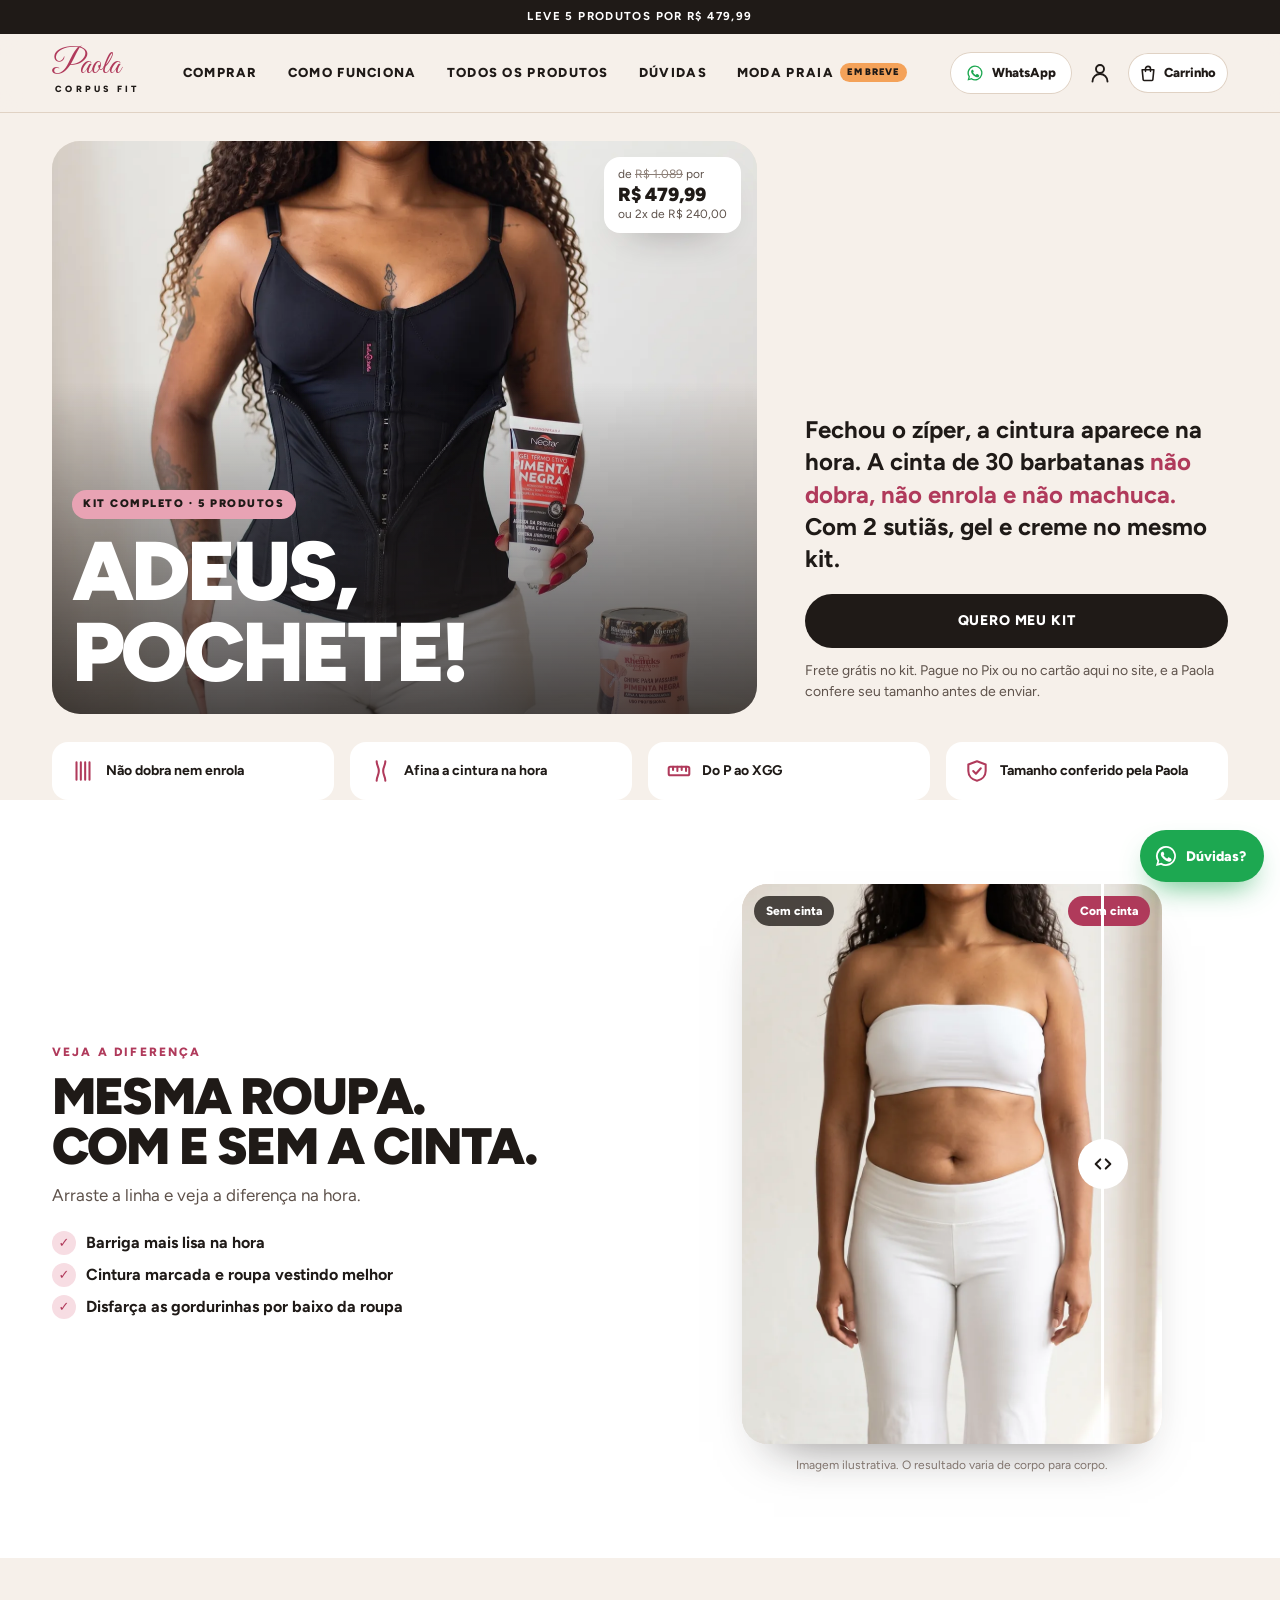
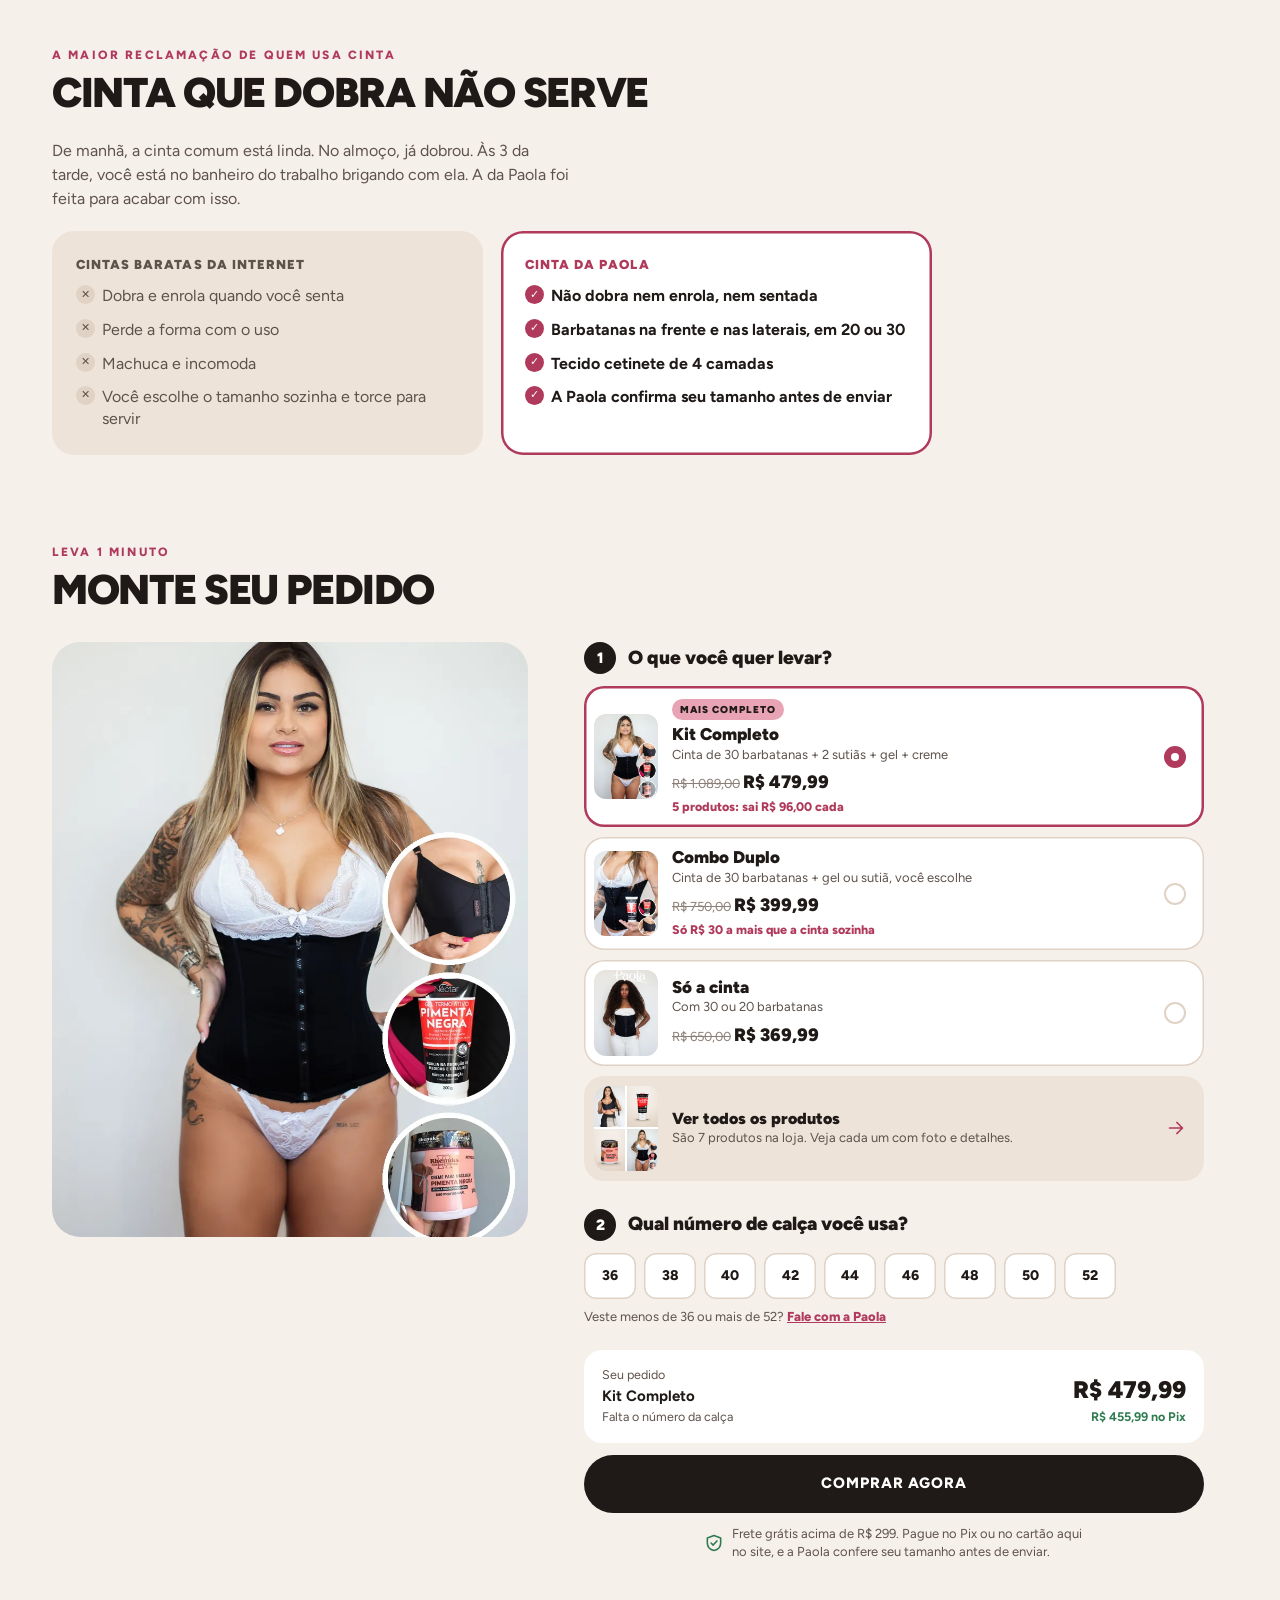
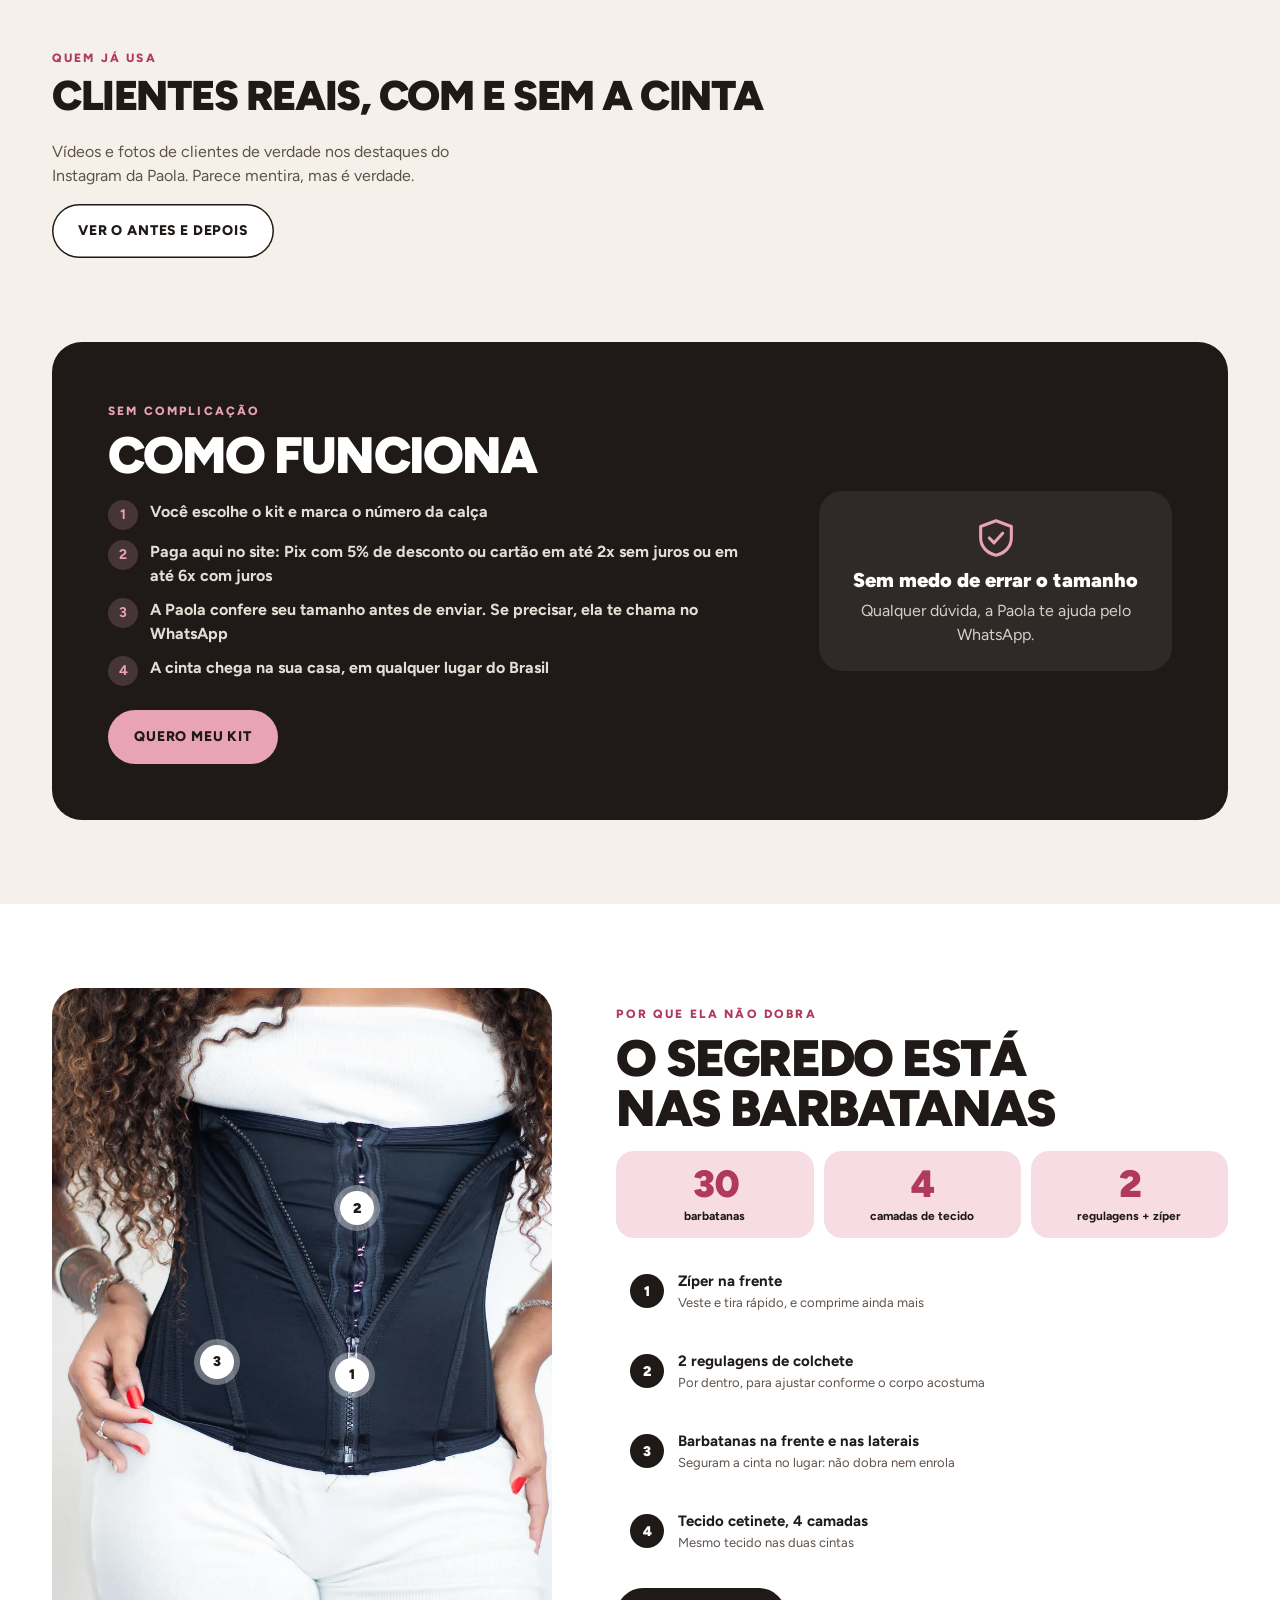
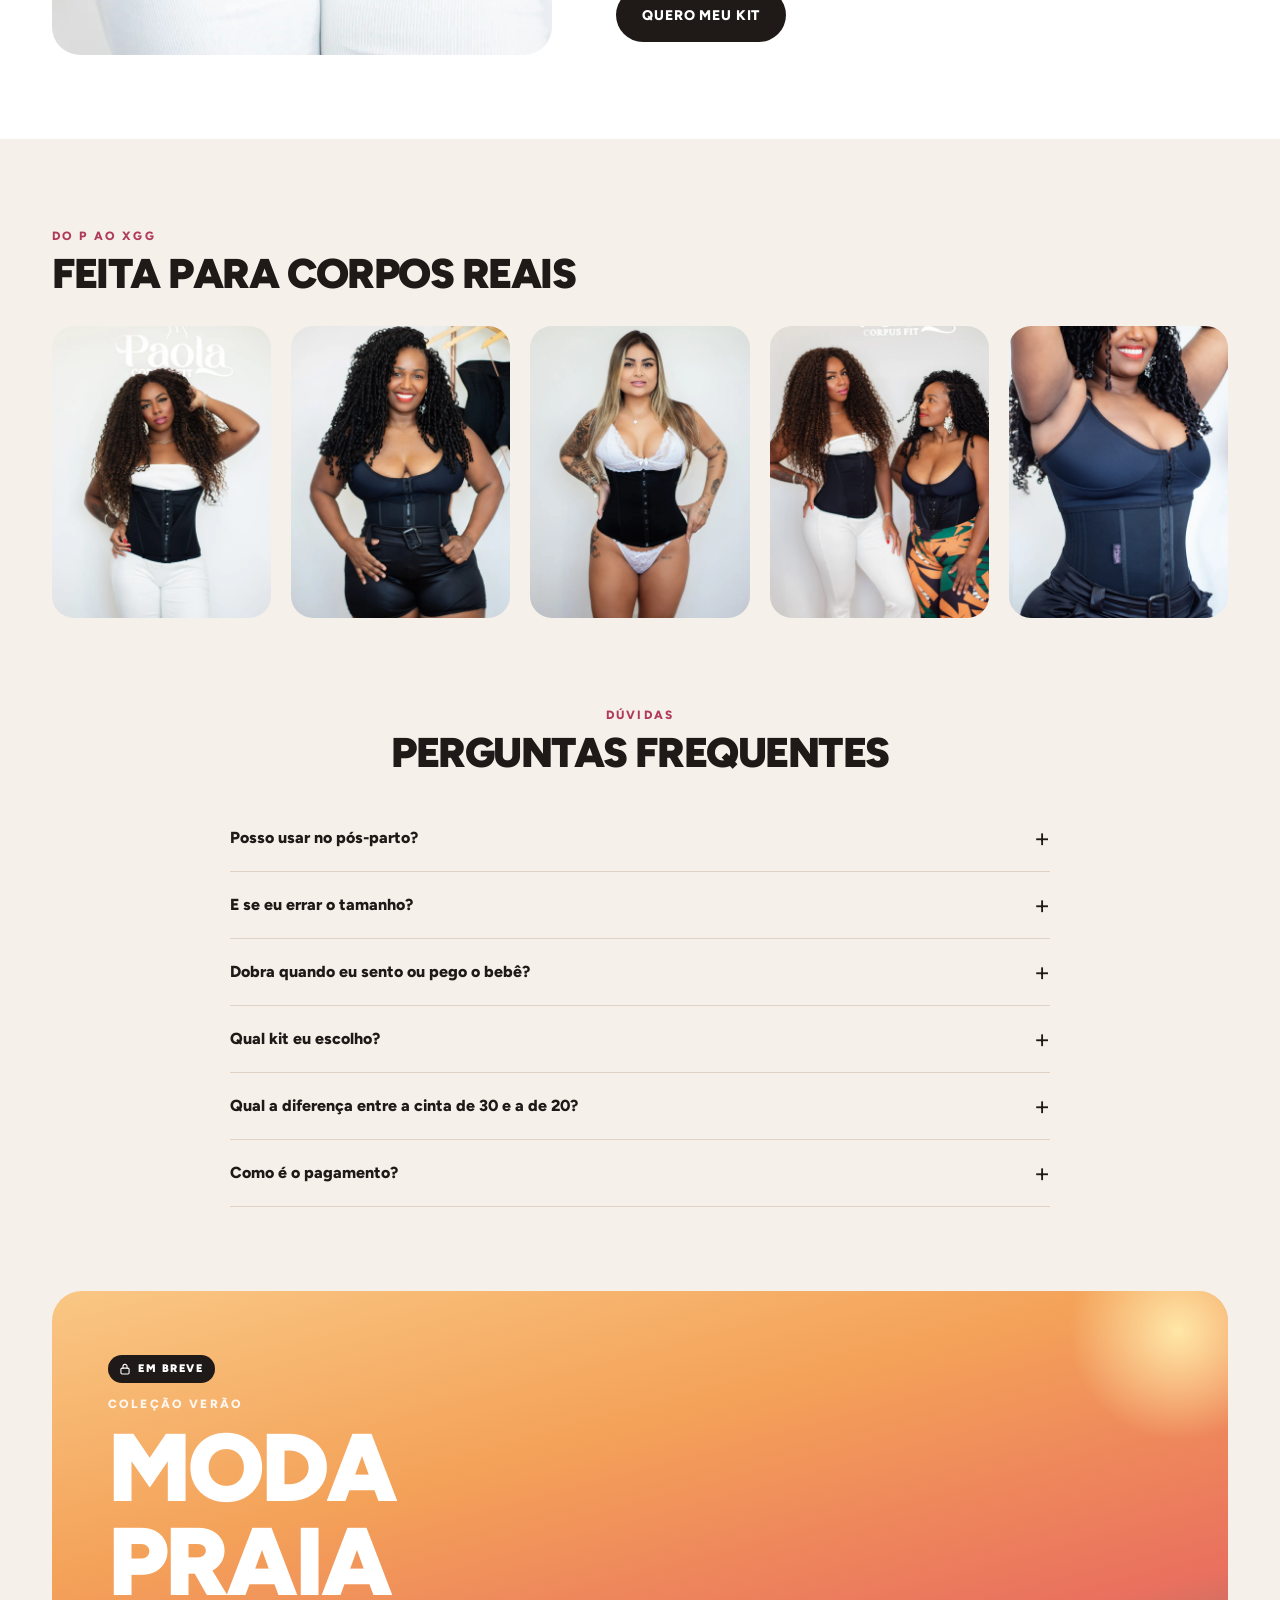
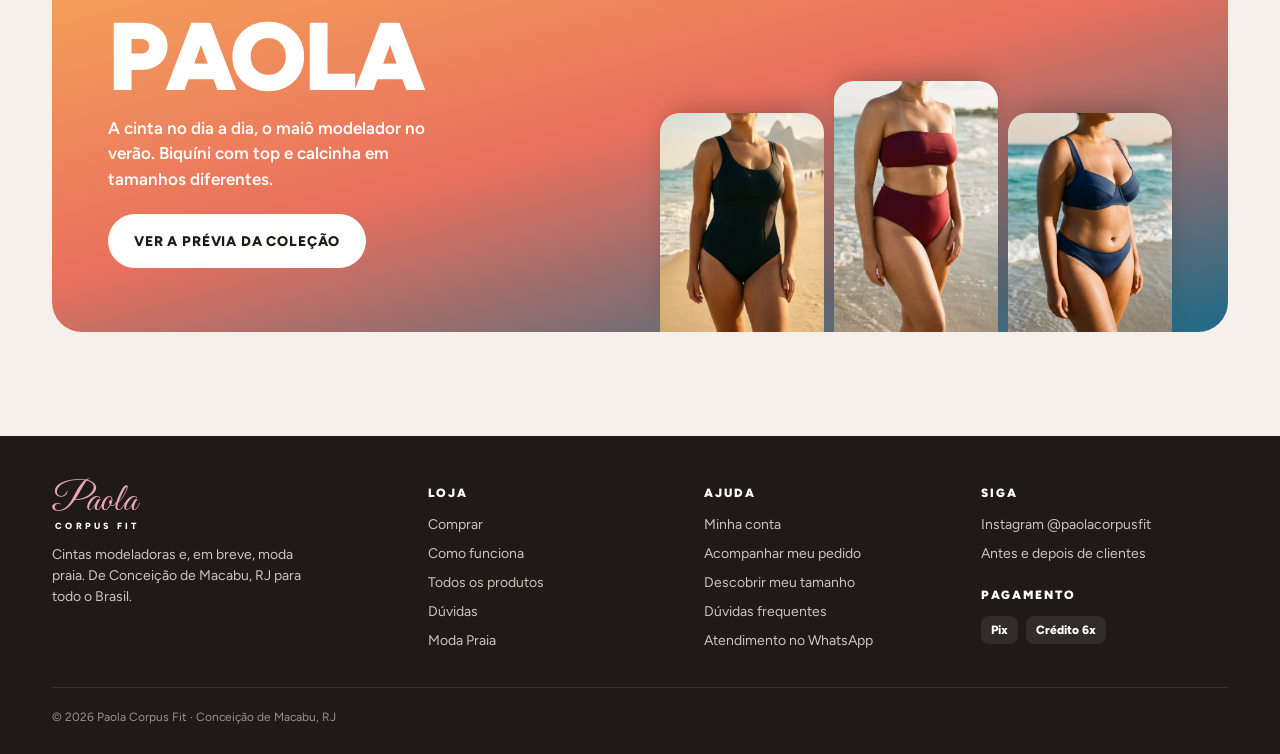
==== index.html @ 9b1a0bcd "Moda praia em breve: selo, aviso e montador trancado até o lançamento - Menu: selo "Em breve" no lug" ====
<!doctype html>
<html lang="pt-BR">
<head>
  <meta charset="utf-8">
  <meta name="viewport" content="width=device-width, initial-scale=1, viewport-fit=cover">
  <title>Cinta modeladora que não dobra nem enrola | Paola Corpus Fit</title>
  <meta name="description" content="Cinta de zíper com 20 ou 30 barbatanas, do P ao XGG, que não dobra nem enrola. Pague no site, no Pix ou no cartão, e a Paola confere seu tamanho antes de enviar.">
  <link rel="canonical" href="https://paolacorpusfit.com.br/">
  <meta name="theme-color" content="#F6F0EA">
  <meta property="og:type" content="website">
  <meta property="og:locale" content="pt_BR">
  <meta property="og:site_name" content="Paola Corpus Fit">
  <meta property="og:url" content="https://paolacorpusfit.com.br/">
  <meta property="og:title" content="Cinta modeladora que não dobra nem enrola | Paola Corpus Fit">
  <meta property="og:description" content="Cinta de zíper com 20 ou 30 barbatanas, do P ao XGG. Pague no site e a Paola confere seu tamanho antes de enviar.">
  <meta property="og:image" content="https://paolacorpusfit.com.br/img/og-real.jpg">
  <link rel="icon" href="img/favicon.svg" type="image/svg+xml">
  <link rel="preload" href="fonts/figtree.woff2" as="font" type="font/woff2" crossorigin>
  <link rel="stylesheet" href="css/estilo.css?v=14">
</head>
<body data-pagina="inicio">
  <div id="topo"></div>

  <main>
    <!-- 1. O que é, em uma olhada -->
    <section class="hero">
      <div class="wrap">
        <div class="hero-grade">
          <a class="hero-foto hero-combo" href="#comprar">
            <img src="img/hero-combo.webp" alt="Modelo com a cinta de 30 barbatanas e o sutiã reforçado, segurando o gel termoativo, ao lado do creme para massagem" width="1400" height="1400" fetchpriority="high">
            <span class="etiqueta-preco"><span data-so-de>de <s data-v="kit-de">R$ 1.089</s> por</span><b data-v="kit-preco">R$ 479,99</b><span data-v="kit-parcela">ou 2x de R$ 240,00</span></span>
            <div class="hero-sobre">
              <span class="selo-hero">Kit completo · 5 produtos</span>
              <h1 class="titulo">Adeus, pochete!</h1>
            </div>
          </a>
          <div class="hero-painel">
            <p class="frase">Fechou o zíper, a cintura aparece na hora. A cinta de 30 barbatanas <em>não dobra, não enrola e não machuca.</em> Com 2 sutiãs, gel e creme no mesmo kit.</p>
            <div class="hero-acoes">
              <a class="btn btn-preto" href="#comprar">Quero meu kit</a>
            </div>
            <p class="hero-nota" data-texto-site="hero">Frete grátis no kit. Pague no Pix ou no cartão aqui no site, e a Paola confere seu tamanho antes de enviar.</p>
          </div>
        </div>

        <div class="beneficios">
          <div class="benef"><svg viewBox="0 0 24 24" fill="none" stroke="currentColor" stroke-width="1.9" stroke-linecap="round" aria-hidden="true"><path d="M6 4v16M10 4v16M14 4v16M18 4v16"/></svg>Não dobra nem enrola</div>
          <div class="benef"><svg viewBox="0 0 24 24" fill="none" stroke="currentColor" stroke-width="1.9" stroke-linecap="round" stroke-linejoin="round" aria-hidden="true"><path d="M8 3c0 4 2 5 2 9s-2 5-2 9M16 3c0 4-2 5-2 9s2 5 2 9"/></svg>Afina a cintura na hora</div>
          <div class="benef"><svg viewBox="0 0 24 24" fill="none" stroke="currentColor" stroke-width="1.9" stroke-linecap="round" stroke-linejoin="round" aria-hidden="true"><rect x="2.5" y="8" width="19" height="8" rx="1.5"/><path d="M6.5 8v3M10.5 8v4M14.5 8v3M18.5 8v4"/></svg>Do P ao XGG</div>
          <div class="benef"><svg viewBox="0 0 24 24" fill="none" stroke="currentColor" stroke-width="1.9" stroke-linecap="round" stroke-linejoin="round" aria-hidden="true"><path d="M12 3l8 3v6c0 4.5-3.4 8-8 9-4.6-1-8-4.5-8-9V6z"/><path d="M8.5 12l2.5 2.5 4.5-5"/></svg>Tamanho conferido pela Paola</div>
        </div>
      </div>
    </section>

    <!-- 2. A prova: com e sem a cinta -->
    <section class="secao secao-branca" style="background:#fff">
      <div class="wrap com-sem">
        <div class="com-sem-txt">
          <span class="sobre">Veja a diferença</span>
          <h2 class="titulo" style="margin-top:8px">Mesma roupa. Com e sem a cinta.</h2>
          <p>Arraste a linha e veja a diferença na hora.</p>
          <ul class="pontos-prod">
            <li>Barriga mais lisa na hora</li>
            <li>Cintura marcada e roupa vestindo melhor</li>
            <li>Disfarça as gordurinhas por baixo da roupa</li>
          </ul>
        </div>
        <div>
          <div class="antes-depois" style="--pos:50%">
            <img src="img/com-cinta-real.webp" alt="Mulher de top e calça brancos usando a cinta de zíper, com a cintura marcada" width="896" height="1200" loading="lazy">
            <img class="antes" src="img/sem-cinta-real.webp" alt="A mesma mulher, com a mesma roupa, sem a cinta" width="896" height="1200" loading="lazy">
            <span class="tag-ad esq">Sem cinta</span>
            <span class="tag-ad dir">Com cinta</span>
            <input type="range" min="0" max="100" value="50" aria-label="Arraste para comparar com e sem a cinta">
            <span class="linha" aria-hidden="true"></span>
            <span class="puxador" aria-hidden="true"><svg viewBox="0 0 24 24" fill="none" stroke="currentColor" stroke-width="2.2" stroke-linecap="round" stroke-linejoin="round"><path d="M9 7l-5 5 5 5M15 7l5 5-5 5"/></svg></span>
          </div>
          <p class="legenda">Imagem ilustrativa. O resultado varia de corpo para corpo.</p>
        </div>
      </div>
    </section>

    <!-- 3. A dor da categoria: por que as outras cintas decepcionam -->
    <section class="secao" id="diferenca">
      <div class="wrap">
        <div class="titulo-sec"><div><span class="sobre">A maior reclamação de quem usa cinta</span><h2 class="titulo">Cinta que dobra não serve</h2></div></div>
        <p class="sec-intro">De manhã, a cinta comum está linda. No almoço, já dobrou. Às 3 da tarde, você está no banheiro do trabalho brigando com ela. A da Paola foi feita para acabar com isso.</p>
        <div class="versus-tab">
          <div class="vt-col vt-outras">
            <h3>Cintas baratas da internet</h3>
            <ul>
              <li>Dobra e enrola quando você senta</li>
              <li>Perde a forma com o uso</li>
              <li>Machuca e incomoda</li>
              <li>Você escolhe o tamanho sozinha e torce para servir</li>
            </ul>
          </div>
          <div class="vt-col vt-paola">
            <h3>Cinta da Paola</h3>
            <ul>
              <li>Não dobra nem enrola, nem sentada</li>
              <li>Barbatanas na frente e nas laterais, em 20 ou 30</li>
              <li>Tecido cetinete de 4 camadas</li>
              <li>A Paola confirma seu tamanho antes de enviar</li>
            </ul>
          </div>
        </div>
      </div>
    </section>

    <!-- 4. O pedido em 2 passos -->
    <section class="secao" id="comprar" style="padding-top:0">
      <div class="wrap">
        <div class="titulo-sec"><div><span class="sobre">Leva 1 minuto</span><h2 class="titulo">Monte seu pedido</h2></div></div>
        <div class="comprar-grade">
          <div class="comprar-foto"><img id="comprar-foto" src="img/real-combo-5.webp" alt="" loading="lazy"></div>
          <div class="pedido" id="pedido"></div>
        </div>
      </div>
    </section>

    <!-- 5. Quem já usa (perto da decisão) -->
    <section class="secao" style="padding-top:0">
      <div class="wrap">
        <div class="titulo-sec"><div><span class="sobre">Quem já usa</span><h2 class="titulo">Clientes reais, com e sem a cinta</h2></div></div>
        <p class="chamada-ig">Vídeos e fotos de clientes de verdade nos destaques do Instagram da Paola. Parece mentira, mas é verdade.</p>
        <a class="btn btn-claro" href="https://www.instagram.com/stories/highlights/18047489036211417/" target="_blank" rel="noopener">Ver o antes e depois</a>
        <div class="avaliacoes" id="avaliacoes"></div>
      </div>
    </section>

    <!-- 6. Como funciona -->
    <section class="secao" id="como-funciona" style="padding-top:0">
      <div class="wrap">
        <div class="teste-banner">
          <div>
            <span class="sobre">Sem complicação</span>
            <h2 class="titulo">Como funciona</h2>
            <ol class="teste-passos tam-passos">
              <li><b>1</b>Você escolhe o kit e marca o número da calça</li>
              <li><b>2</b><span data-texto-site="passo2">Paga aqui no site: Pix com 5% de desconto ou cartão em até 2x sem juros</span></li>
              <li><b>3</b><span data-texto-site="passo3">A Paola confere seu tamanho antes de enviar. Se precisar, ela te chama no WhatsApp</span></li>
              <li><b>4</b>A cinta chega na sua casa, em qualquer lugar do Brasil</li>
            </ol>
            <a class="btn btn-rosa" href="#comprar">Quero meu kit</a>
          </div>
          <div class="teste-selo">
            <svg viewBox="0 0 24 24" fill="none" stroke="currentColor" stroke-width="1.6" stroke-linecap="round" stroke-linejoin="round" aria-hidden="true"><path d="M12 3l8 3v6c0 4.5-3.4 8-8 9-4.6-1-8-4.5-8-9V6z"/><path d="M8.5 12l2.5 2.5 4.5-5"/></svg>
            <b>Sem medo de errar o tamanho</b>
            <span>Qualquer dúvida, a Paola te ajuda pelo WhatsApp.</span>
          </div>
        </div>
      </div>
    </section>

    <!-- 7. O mecanismo: por que não dobra -->
    <section class="secao secao-branca" style="background:#fff">
      <div class="wrap anatomia">
        <div class="anatomia-foto">
          <img src="img/real-cinta-detalhe.webp" alt="Zíper, colchetes e barbatanas da cinta da Paola" width="896" height="1200" loading="lazy">
          <span class="pino" style="left:60%;top:58%">1</span>
          <span class="pino" style="left:61%;top:33%">2</span>
          <span class="pino" style="left:33%;top:56%">3</span>
        </div>
        <div>
          <span class="sobre">Por que ela não dobra</span>
          <h2 class="titulo" style="margin-top:8px">O segredo está nas barbatanas</h2>
          <div class="numeros">
            <div><b data-conta="30">30</b><small>barbatanas</small></div>
            <div><b data-conta="4">4</b><small>camadas de tecido</small></div>
            <div><b data-conta="2">2</b><small>regulagens + zíper</small></div>
          </div>
          <ol class="pontos-cinta">
            <li><span class="n">1</span><div><b>Zíper na frente</b><small>Veste e tira rápido, e comprime ainda mais</small></div></li>
            <li><span class="n">2</span><div><b>2 regulagens de colchete</b><small>Por dentro, para ajustar conforme o corpo acostuma</small></div></li>
            <li><span class="n">3</span><div><b>Barbatanas na frente e nas laterais</b><small>Seguram a cinta no lugar: não dobra nem enrola</small></div></li>
            <li><span class="n">4</span><div><b>Tecido cetinete, 4 camadas</b><small>Mesmo tecido nas duas cintas</small></div></li>
          </ol>
          <a class="btn btn-preto" href="#comprar" style="margin-top:22px">Quero meu kit</a>
        </div>
      </div>
    </section>

    <!-- 6. Corpos reais -->
    <section class="secao">
      <div class="wrap">
        <div class="titulo-sec"><div><span class="sobre">Do P ao XGG</span><h2 class="titulo">Feita para corpos reais</h2></div></div>
        <div class="corpos">
          <figure><img src="img/real-cinta-pose.webp" alt="Modelo com a cinta da Paola e calça branca" loading="lazy"></figure>
          <figure><img src="img/real-cinta-20.webp" alt="Modelo curvilínea com a cinta e short preto" loading="lazy"></figure>
          <figure><img src="img/real-cinta-loira.webp" alt="Modelo com a cinta e lingerie branca" loading="lazy"></figure>
          <figure><img src="img/real-dupla.webp" alt="Duas modelos usando a cinta no estúdio da Paola" loading="lazy"></figure>
          <figure><img src="img/real-cinta-curvas.webp" alt="Modelo com a cinta e o sutiã reforçado" loading="lazy"></figure>
        </div>
      </div>
    </section>

    <!-- 8. Dúvidas -->
    <section class="secao" id="duvidas" style="padding-top:0">
      <div class="wrap">
        <div class="titulo-sec" style="justify-content:center;text-align:center"><div><span class="sobre">Dúvidas</span><h2 class="titulo">Perguntas frequentes</h2></div></div>
        <div class="faq">
          <details><summary>Posso usar no pós-parto?</summary><p>Pode, com a liberação do seu médico. Depois da gravidez, ela segura a barriga e marca a cintura enquanto você usa, e você volta a se sentir bem nas suas roupas.</p></details>
          <details><summary>E se eu errar o tamanho?</summary><p>Por isso a Paola confere antes de enviar. Você escolhe pelo número da calça ou short (do P ao XGG, até o 52) e, no WhatsApp, ela confirma o tamanho com você por uma foto de frente.</p></details>
          <details><summary>Dobra quando eu sento ou pego o bebê?</summary><p>Não. As barbatanas mantêm a cinta no lugar quando você senta, se abaixa ou se mexe. E ela não marca por baixo da roupa.</p></details>
          <details><summary>Qual kit eu escolho?</summary><p>O Kit Completo traz tudo junto: cinta, 2 sutiãs, gel e creme, e cada produto sai por menos de <span data-v="kit-cada">R$ 96</span>. Se quiser gastar menos, o Combo Duplo (cinta + gel ou sutiã) custa só <span data-v="duplo-a-mais">R$ 30</span> a mais que a cinta sozinha.</p></details>
          <details><summary>Qual a diferença entre a cinta de 30 e a de 20?</summary><p>Só a quantidade de barbatanas: 30 ou 20. Tecido, zíper, regulagens e modelagem são iguais. A de 30 tem mais firmeza na frente e nas laterais. A de 20 é a opção de menor preço, para quem quer a mesma cinta gastando menos.</p></details>
          <details data-texto-site="faq"><summary>Como é o pagamento?</summary><p>Você paga aqui no site, com a proteção do Mercado Pago: no Pix (com 5% de desconto) ou no cartão em até 2x sem juros. Depois, a Paola confere seu tamanho e envia de Conceição de Macabu para todo o Brasil.</p></details>
        </div>
      </div>
    </section>

    <!-- 9. Lançamento moda praia -->
    <section class="secao" style="padding-top:0">
      <div class="wrap">
        <div class="praia-banner">
          <div>
            <span class="selo-breve"><svg viewBox="0 0 24 24" fill="none" stroke="currentColor" stroke-width="1.9" stroke-linecap="round" stroke-linejoin="round" aria-hidden="true"><rect x="5" y="10.5" width="14" height="10" rx="2"/><path d="M8.5 10.5V7.5a3.5 3.5 0 0 1 7 0v3"/></svg>Em breve</span>
            <span class="sobre">Coleção Verão</span>
            <h2 class="titulo">Moda praia Paola</h2>
            <p>A cinta no dia a dia, o maiô modelador no verão. Biquíni com top e calcinha em tamanhos diferentes.</p>
            <a class="btn btn-branco" href="moda-praia.html">Ver a prévia da coleção</a>
          </div>
          <div class="praia-pecas" id="praia-pecas"></div>
        </div>
      </div>
    </section>
  </main>

  <div class="barra-prod" id="barra-inicio"><div><small>Kit Completo · 5 produtos</small><b data-v="kit-preco">R$ 479,99</b></div><a class="btn btn-preto" href="#comprar">Quero meu kit</a></div>
  <div id="rodape"></div>
  <script src="js/dados.js?v=5"></script>
  <script src="js/config.js"></script>
  <script src="js/catalogo.js?v=10"></script>
  <script src="js/app.js?v=20"></script>
</body>
</html>
---- css/estilo.css ----
/* =============================================================
   Paola Corpus Fit — protótipo de loja (amostra visual)
   Celular primeiro. Areia, preto e o rosa da etiqueta da marca.
   ============================================================= */

@font-face { font-family: 'Figtree'; src: url('../fonts/figtree.woff2') format('woff2'); font-weight: 300 900; font-style: normal; font-display: swap; }
@font-face { font-family: 'Great Vibes'; src: url('../fonts/great-vibes.woff2') format('woff2'); font-weight: 400; font-style: normal; font-display: swap; }

:root {
  --areia: #F6F0EA;
  --areia-2: #EDE3D9;
  --areia-3: #E0D2C4;
  --tinta: #1F1A17;
  --tinta-2: #5E524B;
  --tinta-3: #8C7F77;
  --rosa: #E8A3B4;
  --rosa-2: #F7DDE3;
  --vinho: #B03A5B;
  --ok: #2F7A4F;
  --mar: #1D6A86;
  --sol: #F4A259;
  --coral: #E9705E;
  --branco: #FFFFFF;

  --sans: 'Figtree', system-ui, -apple-system, 'Segoe UI', Roboto, sans-serif;
  --logo: 'Great Vibes', cursive;
  --sombra: 0 18px 40px -26px rgba(31, 26, 23, .5);
  --margem: 18px;
}

*, *::before, *::after { box-sizing: border-box; }
html { -webkit-text-size-adjust: 100%; scroll-behavior: smooth; scroll-padding-top: 110px; }
body { margin: 0; background: var(--areia); color: var(--tinta); font-family: var(--sans); font-size: 16px; line-height: 1.5; -webkit-font-smoothing: antialiased; }
body.travado { overflow: hidden; }
img, svg { display: block; max-width: 100%; }
img { height: auto; }
a { color: inherit; text-decoration: none; }
button, input, select { font: inherit; color: inherit; }
button { cursor: pointer; }
h1, h2, h3, p { margin: 0; }
:focus-visible { outline: 2.5px solid var(--vinho); outline-offset: 3px; border-radius: 6px; }
@media (prefers-reduced-motion: reduce) { html { scroll-behavior: auto; } *, *::before, *::after { transition-duration: .01ms !important; animation-duration: .01ms !important; } }

.wrap { width: 100%; max-width: 1240px; margin: 0 auto; padding: 0 var(--margem); }
@media (min-width: 900px) { :root { --margem: 32px; } }

/* ---------- Títulos ---------- */
.sobre { display: inline-block; font-size: 12px; font-weight: 800; letter-spacing: .18em; text-transform: uppercase; color: var(--vinho); }
.titulo { font-size: clamp(1.9rem, 7.5vw, 3.2rem); font-weight: 900; line-height: .98; letter-spacing: -.035em; text-transform: uppercase; text-wrap: balance; }
.titulo-sec { display: flex; align-items: flex-end; justify-content: space-between; gap: 16px; margin-bottom: 22px; }
.titulo-sec .titulo { margin-top: 6px; font-size: clamp(1.7rem, 6.5vw, 2.6rem); }
.ver-tudo { font-size: 13px; font-weight: 800; letter-spacing: .04em; text-transform: uppercase; text-decoration: underline; text-underline-offset: 4px; white-space: nowrap; }
.secao { padding: 52px 0; }
@media (min-width: 900px) { .secao { padding: 84px 0; } .titulo-sec { margin-bottom: 32px; } }

/* ---------- Botões ---------- */
.btn {
  display: inline-flex; align-items: center; justify-content: center; gap: 10px;
  min-height: 54px; padding: 0 26px;
  border: 0; border-radius: 999px;
  font-size: 14px; font-weight: 800; letter-spacing: .06em; text-transform: uppercase; text-align: center;
  -webkit-tap-highlight-color: transparent;
  transition: transform .15s ease, background-color .2s ease;
}
.btn:active { transform: scale(.98); }
.btn svg { width: 20px; height: 20px; flex: none; }
.btn-preto { background: var(--tinta); color: var(--branco); }
.btn-preto:hover { background: #3A312C; }
.btn-claro { background: var(--branco); color: var(--tinta); box-shadow: inset 0 0 0 1.5px var(--tinta); }
.btn-claro:hover { background: var(--areia-2); }
.btn-rosa { background: var(--rosa); color: var(--tinta); }
.btn-rosa:hover { background: #EFB6C4; }
.btn-branco { background: var(--branco); color: var(--tinta); }
.btn-contorno { background: transparent; color: var(--branco); box-shadow: inset 0 0 0 1.5px rgba(255, 255, 255, .85); }
.btn-contorno:hover { background: rgba(255, 255, 255, .12); }
.btn-bloco { width: 100%; }

/* ---------- Aviso e topo ---------- */
.aviso { height: 34px; display: grid; place-items: center; overflow: hidden; background: var(--tinta); color: var(--branco); font-size: 11.5px; font-weight: 700; letter-spacing: .12em; text-transform: uppercase; text-align: center; }
.aviso span { animation: sobe .45s ease; }
@keyframes sobe { from { opacity: 0; transform: translateY(10px); } }

.cab { position: sticky; top: 0; z-index: 50; background: rgba(246, 240, 234, .94); -webkit-backdrop-filter: blur(12px); backdrop-filter: blur(12px); border-bottom: 1px solid var(--areia-3); }
.cab-in { display: grid; grid-template-columns: 44px 1fr auto; grid-template-areas: 'menu logo dir'; align-items: center; height: 64px; }
.menu-btn { grid-area: menu; }
.cab .logo { grid-area: logo; justify-self: center; }
.cab .nav { grid-area: nav; display: none; }
.cab-dir { grid-area: dir; justify-self: end; display: flex; align-items: center; gap: 6px; }
.logo { display: inline-flex; flex-direction: column; align-items: center; line-height: 1; }
.logo b { font-family: var(--logo); font-weight: 400; font-size: 32px; line-height: .85; color: var(--vinho); }
.logo small { margin-top: 3px; font-size: 9px; font-weight: 800; letter-spacing: .36em; text-transform: uppercase; padding-left: .36em; }
.ico-btn { position: relative; display: grid; place-items: center; width: 44px; height: 44px; padding: 0; border: 0; border-radius: 999px; background: none; }
.ico-btn:hover { background: var(--areia-2); }
.ico-btn svg { width: 24px; height: 24px; }
.conta-sacola { position: absolute; top: 3px; right: 1px; display: grid; place-items: center; min-width: 19px; height: 19px; padding: 0 5px; border-radius: 999px; background: var(--vinho); color: var(--branco); font-size: 11px; font-weight: 800; }
.conta-sacola[hidden] { display: none; }
.zap-topo { display: none; }
.nav a { position: relative; font-size: 13px; font-weight: 800; letter-spacing: .1em; text-transform: uppercase; padding: 8px 0; }
.nav a:hover, .nav a[aria-current] { color: var(--vinho); }
.novo { display: inline-block; margin-left: 6px; padding: 2px 7px; border-radius: 999px; background: var(--sol); color: var(--tinta); font-size: 9.5px; font-weight: 900; letter-spacing: .08em; vertical-align: 2px; }
@media (min-width: 1000px) {
  .cab-in { grid-template-columns: auto 1fr auto; grid-template-areas: 'logo nav dir'; gap: 32px; height: 78px; }
  .menu-btn { display: none; }
  .cab .logo { justify-self: start; align-items: flex-start; }
  .cab .nav { display: flex; justify-content: center; gap: 30px; }
  .zap-topo { display: inline-flex; align-items: center; gap: 8px; height: 42px; padding: 0 16px; border-radius: 999px; background: var(--branco); font-size: 13px; font-weight: 800; box-shadow: inset 0 0 0 1px var(--areia-3); }
  .zap-topo svg { width: 18px; height: 18px; color: #1DA851; }
}

/* ---------- Gavetas, modal e toast ---------- */
.veu { position: fixed; inset: 0; z-index: 80; background: rgba(31, 26, 23, .45); opacity: 0; visibility: hidden; transition: opacity .25s, visibility .25s; }
.veu.aberto { opacity: 1; visibility: visible; }
.gaveta { position: fixed; top: 0; bottom: 0; z-index: 90; display: flex; flex-direction: column; width: min(420px, 92vw); background: var(--areia); visibility: hidden; transition: transform .32s ease, visibility .32s; }
.gaveta.dir { right: 0; transform: translateX(100%); }
.gaveta.esq { left: 0; transform: translateX(-100%); }
.gaveta.aberta { transform: none; visibility: visible; }
.gaveta-topo { display: flex; align-items: center; justify-content: space-between; padding: 10px 10px 10px 18px; border-bottom: 1px solid var(--areia-3); }
.gaveta-topo h2 { font-size: 14px; font-weight: 900; letter-spacing: .14em; text-transform: uppercase; }
.gaveta-corpo { flex: 1; overflow: auto; padding: 18px; }
.gaveta-pe { padding: 16px 18px calc(16px + env(safe-area-inset-bottom)); border-top: 1px solid var(--areia-3); background: var(--branco); }

.menu-links { display: grid; }
.menu-links a { display: flex; align-items: center; justify-content: space-between; padding: 16px 0; border-bottom: 1px solid var(--areia-3); font-size: 20px; font-weight: 900; letter-spacing: -.01em; text-transform: uppercase; }
.menu-links a svg { width: 20px; height: 20px; }
.menu-praia { display: block; margin-top: 22px; padding: 20px; border-radius: 22px; color: var(--branco); background: linear-gradient(150deg, var(--sol), var(--coral) 55%, var(--mar)); }
.menu-praia b { display: block; font-size: 22px; font-weight: 900; line-height: 1; text-transform: uppercase; }
.menu-praia span { font-size: 14px; font-weight: 600; }
.menu-contato { display: grid; gap: 10px; margin-top: 22px; }

.frete { padding: 12px 14px; border-radius: 14px; background: var(--branco); font-size: 13px; font-weight: 700; }
.frete .trilho { height: 6px; margin-top: 8px; border-radius: 9px; background: var(--areia-2); overflow: hidden; }
.frete .trilho i { display: block; height: 100%; border-radius: 9px; background: var(--ok); transition: width .4s ease; }
.sacola-vazia { display: grid; justify-items: center; gap: 14px; padding: 40px 10px; text-align: center; }
.sacola-vazia svg { width: 56px; height: 56px; color: var(--tinta-3); }
.item-sacola { display: grid; grid-template-columns: 74px 1fr auto; gap: 12px; padding: 16px 0; border-bottom: 1px solid var(--areia-3); }
.item-sacola .mini { aspect-ratio: 3 / 4; border-radius: 12px; overflow: hidden; background: var(--areia-2); display: grid; place-items: center; }
.item-sacola .mini img { width: 100%; height: 100%; object-fit: cover; }
.item-sacola .mini svg { width: 82%; }
.item-sacola h3 { font-size: 14px; font-weight: 700; line-height: 1.3; }
.item-sacola .det { font-size: 13px; color: var(--tinta-2); }
.item-sacola .valor { font-weight: 800; font-size: 14px; white-space: nowrap; }
.qtd { display: inline-flex; align-items: center; margin-top: 8px; border-radius: 999px; background: var(--branco); box-shadow: inset 0 0 0 1px var(--areia-3); }
.qtd button { width: 36px; height: 36px; border: 0; background: none; font-size: 18px; font-weight: 700; }
.qtd span { min-width: 22px; text-align: center; font-size: 14px; font-weight: 800; }
.remover { display: block; margin-top: 8px; padding: 0; border: 0; background: none; font-size: 12px; color: var(--tinta-3); text-decoration: underline; }
.sugestao { display: grid; grid-template-columns: 60px 1fr auto; gap: 12px; align-items: center; margin-top: 20px; padding: 12px; border-radius: 16px; background: var(--rosa-2); }
.sugestao .mini { aspect-ratio: 3 / 4; border-radius: 10px; overflow: hidden; background: var(--branco); display: grid; place-items: center; }
.sugestao .mini img { width: 100%; height: 100%; object-fit: cover; }
.sugestao small { display: block; font-size: 11px; font-weight: 800; letter-spacing: .1em; text-transform: uppercase; color: var(--vinho); }
.sugestao b { display: block; font-size: 13px; line-height: 1.25; }
.sugestao button { width: 40px; height: 40px; border: 0; border-radius: 50%; background: var(--tinta); color: var(--branco); display: grid; place-items: center; }
.sugestao button svg { width: 18px; height: 18px; }
.total-linha { display: flex; justify-content: space-between; font-size: 18px; font-weight: 900; }
.total-pix { margin: 2px 0 12px; font-size: 13px; font-weight: 700; color: var(--ok); }
.pe-nota { margin-top: 10px; font-size: 12px; text-align: center; color: var(--tinta-3); }

.modal { position: fixed; left: 0; right: 0; bottom: 0; z-index: 95; max-height: 90vh; overflow: auto; padding: 8px 18px calc(22px + env(safe-area-inset-bottom)); border-radius: 26px 26px 0 0; background: var(--areia); transform: translateY(105%); visibility: hidden; transition: transform .32s ease, visibility .32s; }
.modal.aberta { transform: none; visibility: visible; }
.modal-topo { display: flex; align-items: center; justify-content: space-between; gap: 12px; padding: 6px 0 12px; }
.modal-topo h2 { font-size: 15px; font-weight: 900; letter-spacing: .12em; text-transform: uppercase; }
@media (min-width: 700px) {
  .modal { left: 50%; right: auto; bottom: auto; top: 50%; width: min(520px, 92vw); border-radius: 26px; padding: 12px 24px 26px; opacity: 0; transform: translate(-50%, -46%); transition: transform .25s ease, opacity .25s ease, visibility .25s; }
  .modal.aberta { opacity: 1; transform: translate(-50%, -50%); }
}

.toast { position: fixed; left: 50%; bottom: calc(96px + env(safe-area-inset-bottom)); z-index: 99; max-width: calc(100% - 32px); padding: 12px 18px; border-radius: 14px; background: var(--tinta); color: var(--branco); font-size: 14px; font-weight: 700; text-align: center; opacity: 0; pointer-events: none; transform: translate(-50%, 16px); transition: opacity .25s, transform .25s; }
.toast.ver { opacity: 1; transform: translate(-50%, 0); }

/* ---------- Chips de tamanho ---------- */
.tamanhos { display: flex; flex-wrap: wrap; gap: 8px; }
.chip { min-width: 54px; height: 46px; padding: 0 12px; border: 0; border-radius: 12px; background: var(--branco); box-shadow: inset 0 0 0 1.5px var(--areia-3); font-size: 14px; font-weight: 800; }
.chip:hover { box-shadow: inset 0 0 0 1.5px var(--tinta-3); }
.chip[aria-checked='true'] { background: var(--tinta); color: var(--branco); box-shadow: none; }
.chip.indicado:not([aria-checked='true']) { box-shadow: inset 0 0 0 2px var(--vinho); }

/* ---------- Início ---------- */
.hero { padding: 14px 0 0; }
.hero-grade { display: grid; gap: 22px; }
.hero-foto { position: relative; aspect-ratio: 4 / 5; border-radius: 28px; overflow: hidden; background: var(--areia-2); }
.hero-foto img { width: 100%; height: 100%; object-fit: cover; object-position: center 30%; }
.hero-foto::after { content: ''; position: absolute; inset: 42% 0 0; background: linear-gradient(rgba(31, 26, 23, 0), rgba(31, 26, 23, .8)); }
.hero-sobre { position: absolute; left: 20px; right: 20px; bottom: 20px; z-index: 2; color: var(--branco); }
.hero-sobre .titulo { font-size: clamp(2.5rem, 11.5vw, 5.2rem); }
.selo-hero { display: inline-block; margin-bottom: 12px; padding: 6px 11px; border-radius: 999px; background: var(--rosa); color: var(--tinta); font-size: 11px; font-weight: 900; letter-spacing: .14em; text-transform: uppercase; }
.etiqueta-preco { position: absolute; top: 16px; right: 16px; z-index: 2; padding: 10px 14px; border-radius: 16px; background: var(--branco); font-size: 12px; line-height: 1.3; color: var(--tinta-2); box-shadow: var(--sombra); }
.etiqueta-preco b { display: block; font-size: 19px; font-weight: 900; color: var(--tinta); }
.etiqueta-preco [hidden] { display: none; }
#topo:empty { height: 99px; } /* Reserva o lugar do topo enquanto o catálogo chega, para a página não pular */
#topo:not(:empty) { display: contents; } /* Sem isso a caixa do topo prende o cabeçalho e ele não fica fixo ao rolar */
.hero-painel .frase { font-size: 19px; font-weight: 700; line-height: 1.35; }
.hero-painel .frase em { font-style: normal; color: var(--vinho); }
.hero-acoes { display: grid; gap: 10px; margin-top: 18px; }
@media (min-width: 900px) {
  .hero { padding: 28px 0 0; }
  .hero-grade { grid-template-columns: 1.25fr .75fr; align-items: end; gap: 48px; }
  .hero-foto { aspect-ratio: 16 / 13; }
  .hero-foto img { object-position: center 62%; }
  .hero-painel { padding-bottom: 12px; }
  .hero-painel .frase { font-size: 24px; }
}

.beneficios { display: grid; grid-template-columns: repeat(2, minmax(0, 1fr)); gap: 10px; margin-top: 22px; }
.benef { display: flex; align-items: center; gap: 10px; padding: 12px; border-radius: 16px; background: var(--branco); font-size: 13px; font-weight: 700; line-height: 1.25; }
.benef svg { flex: none; width: 26px; height: 26px; color: var(--vinho); }
@media (min-width: 900px) { .beneficios { grid-template-columns: repeat(4, 1fr); gap: 16px; margin-top: 28px; } .benef { padding: 16px 18px; font-size: 14px; } }

/* Categorias */
.cats { display: grid; grid-auto-flow: column; grid-auto-columns: 40%; gap: 12px; overflow-x: auto; scroll-snap-type: x mandatory; margin: 0 calc(var(--margem) * -1); padding: 0 var(--margem) 4px; scrollbar-width: none; }
.cats::-webkit-scrollbar { display: none; }
.cat { scroll-snap-align: start; }
.cat .img { position: relative; display: grid; place-items: center; aspect-ratio: 3 / 4; border-radius: 22px; overflow: hidden; background: var(--areia-2); }
.cat .img img { width: 100%; height: 100%; object-fit: cover; transition: transform .5s ease; }
.cat .img svg { width: 72%; }
.cat:hover .img img { transform: scale(1.04); }
.cat b { display: block; margin-top: 10px; font-size: 13px; font-weight: 900; letter-spacing: .1em; text-transform: uppercase; }
.cat .novo { position: absolute; top: 10px; left: 10px; margin: 0; }
@media (min-width: 900px) { .cats { grid-auto-flow: row; grid-template-columns: repeat(5, 1fr); gap: 18px; overflow: visible; margin: 0; padding: 0; } }

/* Cards de produto */
.grade { display: grid; grid-template-columns: repeat(2, minmax(0, 1fr)); gap: 22px 12px; }
@media (min-width: 900px) { .grade { grid-template-columns: repeat(4, minmax(0, 1fr)); gap: 36px 22px; } }
.card { position: relative; display: flex; flex-direction: column; }
.card .img { position: relative; display: grid; place-items: center; aspect-ratio: 3 / 4; border-radius: 20px; overflow: hidden; background: var(--areia-2); }
.card .img img { width: 100%; height: 100%; object-fit: cover; transition: transform .5s ease; }
.card .img > svg { width: 70%; }
.card:hover .img img { transform: scale(1.04); }
.selo { position: absolute; top: 10px; left: 10px; z-index: 2; padding: 5px 9px; border-radius: 999px; background: var(--branco); font-size: 10px; font-weight: 900; letter-spacing: .1em; text-transform: uppercase; }
.selo.rosa { background: var(--rosa); }
.card .moldura { position: relative; }
.btn-add { position: absolute; right: 10px; bottom: 10px; z-index: 3; display: grid; place-items: center; width: 42px; height: 42px; border: 0; border-radius: 50%; background: var(--branco); box-shadow: var(--sombra); transition: background-color .2s, color .2s; }
.btn-add:hover { background: var(--tinta); color: var(--branco); }
.btn-add svg { width: 20px; height: 20px; }
.card h3 { margin-top: 12px; font-size: 14px; font-weight: 700; line-height: 1.3; }
.card .precos { display: flex; flex-wrap: wrap; align-items: baseline; gap: 2px 8px; margin-top: 4px; }
.card .por { font-size: 16px; font-weight: 900; }
.card .de { font-size: 13px; color: var(--tinta-3); text-decoration: line-through; }
.card .parc { font-size: 12px; color: var(--tinta-2); }
.card .parc b { color: var(--ok); }
@media (min-width: 900px) { .card h3 { font-size: 15px; } .card .por { font-size: 18px; } }

/* Banner moda praia */
.praia-banner { position: relative; overflow: hidden; display: grid; gap: 26px; padding: 34px 22px 0; border-radius: 30px; color: var(--branco); background: linear-gradient(165deg, #F9C784 0%, var(--sol) 30%, var(--coral) 62%, var(--mar) 100%); }
.praia-banner::before { content: ''; position: absolute; top: -70px; right: -60px; width: 220px; height: 220px; border-radius: 50%; background: radial-gradient(circle, #FFE7A8 0%, rgba(255, 231, 168, 0) 70%); }
.praia-banner .sobre { color: var(--branco); opacity: .9; }
.praia-banner .titulo { position: relative; margin-top: 8px; font-size: clamp(2.6rem, 13vw, 6rem); }
.praia-banner p { position: relative; margin-top: 12px; max-width: 30ch; font-size: 17px; font-weight: 600; }
.praia-banner .btn { position: relative; margin-top: 22px; }
.praia-pecas { position: relative; display: grid; grid-template-columns: repeat(3, 1fr); gap: 10px; align-items: end; }
.praia-pecas span { display: grid; place-items: center; aspect-ratio: 3 / 4; border-radius: 20px 20px 0 0; background: rgba(255, 255, 255, .9); }
.praia-pecas span:nth-child(2) { aspect-ratio: 3 / 4.6; }
@media (min-width: 900px) {
  .praia-banner { grid-template-columns: 1fr 1fr; align-items: end; gap: 40px; padding: 64px 56px 0; }
  .praia-banner > div:first-child { padding-bottom: 64px; }
}

/* Kits */
.kits { display: grid; gap: 14px; }
.kit { display: grid; grid-template-columns: 112px 1fr; gap: 14px; align-items: center; padding: 12px; border-radius: 24px; background: var(--branco); }
.kit .img { position: relative; aspect-ratio: 3 / 4; border-radius: 16px; overflow: hidden; background: var(--areia-2); }
.kit .img img { width: 100%; height: 100%; object-fit: cover; }
.kit .selo { top: 8px; left: 8px; font-size: 9px; }
.kit h3 { font-size: 16px; font-weight: 900; line-height: 1.15; }
.kit .itens { margin-top: 4px; font-size: 12.5px; line-height: 1.35; color: var(--tinta-2); }
.kit .precos { display: flex; flex-wrap: wrap; align-items: baseline; gap: 2px 8px; margin-top: 8px; }
.kit .de { font-size: 13px; color: var(--tinta-3); text-decoration: line-through; }
.kit .por { font-size: 20px; font-weight: 900; }
.economia { display: inline-block; margin-top: 6px; padding: 4px 9px; border-radius: 999px; background: var(--rosa-2); color: var(--vinho); font-size: 11.5px; font-weight: 900; }
.kit .btn { min-height: 42px; margin-top: 10px; padding: 0 18px; font-size: 12px; }
@media (min-width: 900px) {
  .kits { grid-template-columns: repeat(3, 1fr); gap: 22px; }
  .kit { grid-template-columns: 1fr; align-items: stretch; padding: 14px 14px 22px; }
  .kit .img { aspect-ratio: 5 / 4; }
  .kit > div:last-child { padding: 4px 8px 0; }
  .kit h3 { font-size: 19px; }
  .kit .por { font-size: 24px; }
}

/* Anatomia da cinta */
.anatomia { display: grid; gap: 26px; }
.anatomia-foto { position: relative; aspect-ratio: 3 / 4; border-radius: 28px; overflow: hidden; background: var(--areia-2); }
.anatomia-foto img { width: 100%; height: 100%; object-fit: cover; }
.pino { position: absolute; z-index: 2; display: grid; place-items: center; width: 34px; height: 34px; margin: -17px 0 0 -17px; border-radius: 50%; background: var(--branco); color: var(--tinta); font-size: 14px; font-weight: 900; box-shadow: 0 0 0 6px rgba(255, 255, 255, .35), var(--sombra); }
.pontos-cinta { list-style: none; margin: 18px 0 0; padding: 0; display: grid; gap: 10px; }
.pontos-cinta li { display: grid; grid-template-columns: 34px 1fr; gap: 14px; align-items: center; padding: 14px; border-radius: 18px; background: var(--branco); }
.pontos-cinta .n { display: grid; place-items: center; width: 34px; height: 34px; border-radius: 50%; background: var(--tinta); color: var(--branco); font-size: 14px; font-weight: 900; }
.pontos-cinta b { display: block; font-size: 15px; }
.pontos-cinta small { display: block; font-size: 13px; color: var(--tinta-2); }
.citacao { margin-top: 22px; font-size: 22px; font-weight: 800; line-height: 1.2; letter-spacing: -.02em; color: var(--vinho); }
@media (min-width: 900px) { .anatomia { grid-template-columns: .9fr 1.1fr; align-items: center; gap: 64px; } .citacao { font-size: 28px; } }

/* Medidor de tamanho */
.medidor { display: grid; gap: 22px; padding: 30px 20px; border-radius: 30px; background: var(--tinta); color: var(--branco); }
.medidor .sobre { color: var(--rosa); }
.medidor .titulo { margin-top: 8px; color: var(--branco); }
.medidor > div > p { margin-top: 12px; color: #D9CEC7; }
@media (min-width: 900px) { .medidor { grid-template-columns: .9fr 1.1fr; align-items: center; gap: 56px; padding: 56px; } }
.medida-ui { display: grid; gap: 14px; }
.medida-valor { font-size: 54px; font-weight: 900; line-height: 1; letter-spacing: -.03em; }
.medida-valor small { font-size: 20px; font-weight: 700; letter-spacing: 0; }
.fita { position: relative; height: 54px; border-radius: 8px; background: #F4D269; overflow: hidden; }
.fita::before { content: ''; position: absolute; inset: 0 0 auto; height: 16px; background: repeating-linear-gradient(90deg, rgba(78, 49, 11, .6) 0 1px, transparent 1px 7px); }
.fita::after { content: ''; position: absolute; inset: 0 0 auto; height: 26px; background: repeating-linear-gradient(90deg, rgba(78, 49, 11, .85) 0 2px, transparent 2px 35px); }
.fita-ponteiro { position: absolute; top: 0; bottom: 0; z-index: 2; width: 4px; margin-left: -2px; background: var(--vinho); transition: left .1s; }
.fita-ponteiro::after { content: ''; position: absolute; bottom: 6px; left: 50%; width: 18px; height: 18px; margin-left: -9px; border-radius: 50%; background: var(--vinho); box-shadow: 0 0 0 4px rgba(176, 58, 91, .25); }
.regua { width: 100%; height: 34px; margin: 0; accent-color: var(--rosa); cursor: pointer; }
.resultado-tam { display: flex; align-items: center; gap: 16px; padding: 14px; border-radius: 20px; background: rgba(255, 255, 255, .08); }
.resultado-tam .letra { flex: none; display: grid; place-items: center; width: 74px; height: 74px; border-radius: 18px; background: var(--rosa); color: var(--tinta); font-size: 30px; font-weight: 900; }
.resultado-tam b { display: block; font-size: 18px; }
.resultado-tam small { display: block; font-size: 14px; color: #D9CEC7; }
.modal .medida-ui { color: var(--tinta); }
.modal .resultado-tam { background: var(--branco); }
.modal .resultado-tam small { color: var(--tinta-2); }
.tabela-mini { width: 100%; margin-top: 16px; border-collapse: collapse; font-size: 13px; text-align: left; }
.tabela-mini th, .tabela-mini td { padding: 9px 8px; border-bottom: 1px solid var(--areia-3); }
.tabela-mini th { font-size: 11px; letter-spacing: .1em; text-transform: uppercase; color: var(--tinta-2); }
.tabela-mini tr.sua td { background: var(--rosa-2); font-weight: 800; }

/* Instagram */
.insta { display: grid; gap: 18px; justify-items: center; padding: 38px 22px; border-radius: 30px; background: var(--branco); text-align: center; }
.insta-ico { display: grid; place-items: center; width: 64px; height: 64px; border-radius: 20px; color: var(--branco); background: radial-gradient(circle at 30% 107%, #FDF497 0%, #FD5949 45%, #D6249F 60%, #285AEB 90%); }
.insta-ico svg { width: 32px; height: 32px; }
.insta .titulo { font-size: clamp(1.7rem, 6.5vw, 2.6rem); }
.insta p { max-width: 36ch; color: var(--tinta-2); }
.insta .acoes { display: grid; gap: 10px; width: 100%; max-width: 420px; }
@media (min-width: 700px) { .insta .acoes { display: flex; justify-content: center; max-width: none; } }

/* Perguntas */
.faq { max-width: 820px; margin: 0 auto; }
.faq details { border-bottom: 1px solid var(--areia-3); }
.faq summary { display: flex; align-items: center; justify-content: space-between; gap: 16px; padding: 20px 0; font-size: 16px; font-weight: 800; list-style: none; cursor: pointer; }
.faq summary::-webkit-details-marker { display: none; }
.faq summary::after { content: '+'; flex: none; font-size: 26px; font-weight: 400; line-height: 1; transition: transform .2s; }
.faq details[open] summary::after { transform: rotate(45deg); }
.faq details p { padding: 0 0 20px; color: var(--tinta-2); }

/* Rodapé */
.rodape { margin-top: 20px; padding: 48px 0 calc(28px + env(safe-area-inset-bottom)); background: var(--tinta); color: #CFC3BB; font-size: 14px; }
.rodape .logo { align-items: flex-start; }
.rodape .logo b { color: var(--rosa); font-size: 40px; }
.rodape .logo small { color: var(--branco); }
.rodape-grade { display: grid; gap: 30px; }
.rodape h4 { margin: 0 0 12px; font-size: 12px; font-weight: 900; letter-spacing: .16em; text-transform: uppercase; color: var(--branco); }
.rodape ul { list-style: none; margin: 0; padding: 0; display: grid; gap: 8px; }
.rodape a:hover { color: var(--branco); }
.pagamentos { display: flex; flex-wrap: wrap; gap: 8px; margin-top: 4px; }
.pagamentos span { padding: 5px 10px; border-radius: 8px; background: rgba(255, 255, 255, .08); font-size: 12px; font-weight: 800; color: var(--branco); }
.rodape-base { margin-top: 36px; padding-top: 20px; border-top: 1px solid rgba(255, 255, 255, .1); font-size: 12px; color: #9C8F87; }
@media (min-width: 900px) { .rodape-grade { grid-template-columns: 1.4fr 1fr 1fr 1fr; } }

/* ---------- Loja ---------- */
.loja-topo { padding: 28px 0 8px; }
.loja-topo .titulo { margin-top: 6px; }
.filtros-barra { position: sticky; top: 64px; z-index: 20; margin: 0 calc(var(--margem) * -1); padding: 12px var(--margem); background: rgba(246, 240, 234, .95); -webkit-backdrop-filter: blur(10px); backdrop-filter: blur(10px); }
.filtros { display: flex; gap: 8px; overflow-x: auto; scrollbar-width: none; }
.filtros::-webkit-scrollbar { display: none; }
.filtro { flex: none; height: 40px; padding: 0 16px; border: 0; border-radius: 999px; background: var(--branco); box-shadow: inset 0 0 0 1px var(--areia-3); font-size: 13px; font-weight: 800; letter-spacing: .04em; text-transform: uppercase; display: inline-flex; align-items: center; }
.filtro[aria-pressed='true'] { background: var(--tinta); color: var(--branco); box-shadow: none; }
.filtro-praia { background: linear-gradient(120deg, var(--sol), var(--coral)); color: var(--branco); box-shadow: none; }
.loja-info { display: flex; align-items: center; justify-content: space-between; gap: 12px; margin: 14px 0 20px; font-size: 13px; color: var(--tinta-2); }
.loja-info select { height: 40px; padding: 0 12px; border: 0; border-radius: 12px; background: var(--branco); box-shadow: inset 0 0 0 1px var(--areia-3); font-size: 13px; font-weight: 700; }
@media (min-width: 1000px) { .filtros-barra { top: 78px; } }

/* ---------- Produto ---------- */
.migalha { padding: 14px 0; font-size: 12px; color: var(--tinta-3); }
.migalha a { text-decoration: underline; text-underline-offset: 3px; }
.prod { display: grid; gap: 24px; }
.galeria { display: grid; grid-auto-flow: column; grid-auto-columns: 88%; gap: 10px; overflow-x: auto; scroll-snap-type: x mandatory; margin: 0 calc(var(--margem) * -1); padding: 0 var(--margem); scrollbar-width: none; }
.galeria::-webkit-scrollbar { display: none; }
.galeria figure { position: relative; margin: 0; display: grid; place-items: center; aspect-ratio: 3 / 4; border-radius: 24px; overflow: hidden; background: var(--areia-2); scroll-snap-align: center; }
.galeria img { width: 100%; height: 100%; object-fit: cover; }
.galeria figure > svg { width: 70%; }
.galeria figcaption { position: absolute; left: 12px; bottom: 12px; padding: 4px 10px; border-radius: 999px; background: rgba(255, 255, 255, .9); font-size: 11px; font-weight: 700; }
.galeria.unica { grid-auto-columns: 100%; }
.prod-info h1 { margin-top: 10px; font-size: clamp(1.7rem, 6.5vw, 2.5rem); font-weight: 900; line-height: 1.02; letter-spacing: -.03em; text-transform: uppercase; }
.prod-info .frase { margin-top: 10px; font-size: 17px; font-weight: 700; color: var(--vinho); }
.preco-bloco { margin-top: 18px; padding: 16px; border-radius: 18px; background: var(--branco); }
.preco-bloco .linha1 { display: flex; flex-wrap: wrap; align-items: baseline; gap: 4px 10px; }
.preco-bloco .por { font-size: 30px; font-weight: 900; letter-spacing: -.02em; }
.preco-bloco .de { color: var(--tinta-3); text-decoration: line-through; }
.preco-bloco .pix { margin-top: 4px; font-size: 15px; font-weight: 800; color: var(--ok); }
.preco-bloco .parc { font-size: 14px; color: var(--tinta-2); }
.grupo { margin-top: 22px; }
.grupo-titulo { display: flex; align-items: center; justify-content: space-between; gap: 12px; margin-bottom: 10px; font-size: 13px; font-weight: 900; letter-spacing: .1em; text-transform: uppercase; }
.link-tam { display: inline-flex; align-items: center; gap: 6px; padding: 0; border: 0; background: none; font-size: 13px; font-weight: 800; letter-spacing: 0; text-transform: none; color: var(--vinho); text-decoration: underline; text-underline-offset: 3px; }
.link-tam svg { width: 18px; height: 18px; }
.dica-tam { margin-top: 8px; font-size: 13px; color: var(--tinta-2); }
.dica-tam.erro { color: #B42318; font-weight: 700; }
.compra-acoes { display: grid; grid-template-columns: auto 1fr; gap: 10px; margin-top: 22px; }
.compra-acoes .qtd { margin: 0; height: 54px; }
.compra-acoes .qtd button { width: 40px; height: 54px; }
.compra-acoes .btn-claro { grid-column: 1 / -1; }
.garantias { display: grid; gap: 10px; margin-top: 18px; }
.garantias div { display: flex; align-items: center; gap: 10px; font-size: 13px; font-weight: 700; color: var(--tinta-2); }
.garantias svg { flex: none; width: 22px; height: 22px; color: var(--vinho); }
.pontos-prod { list-style: none; margin: 22px 0 0; padding: 0; display: grid; gap: 8px; }
.pontos-prod li { display: flex; align-items: center; gap: 10px; font-weight: 700; }
.pontos-prod li::before { content: '✓'; display: grid; place-items: center; flex: none; width: 24px; height: 24px; border-radius: 50%; background: var(--rosa-2); color: var(--vinho); font-size: 13px; font-weight: 900; }
.itens-kit { list-style: none; margin: 0; padding: 0; display: grid; gap: 8px; }
.itens-kit li { display: grid; grid-template-columns: 46px 1fr; gap: 12px; align-items: center; padding: 8px; border-radius: 14px; background: var(--branco); font-size: 14px; font-weight: 700; }
.itens-kit .mini { aspect-ratio: 3 / 4; border-radius: 9px; overflow: hidden; background: var(--areia-2); display: grid; place-items: center; }
.itens-kit .mini img { width: 100%; height: 100%; object-fit: cover; }
.itens-kit .mini svg { width: 84%; }
.junto { margin-top: 26px; padding: 16px; border-radius: 20px; background: var(--rosa-2); }
.junto-pecas { display: flex; align-items: center; gap: 8px; margin: 10px 0 12px; }
.junto-pecas .mini { width: 64px; aspect-ratio: 3 / 4; border-radius: 12px; overflow: hidden; background: var(--branco); display: grid; place-items: center; }
.junto-pecas .mini img { width: 100%; height: 100%; object-fit: cover; }
.junto-pecas .mini svg { width: 84%; }
.junto-pecas i { font-style: normal; font-size: 20px; font-weight: 900; color: var(--vinho); }
.junto b { display: block; font-size: 15px; }
.junto .precos { margin-top: 2px; font-size: 14px; }
.junto .precos s { color: var(--tinta-3); }
.junto .precos strong { font-size: 18px; }
.junto .btn { min-height: 46px; margin-top: 12px; font-size: 12px; }
.detalhes { margin-top: 26px; border-top: 1px solid var(--areia-3); }
.detalhes details { border-bottom: 1px solid var(--areia-3); }
.detalhes summary { display: flex; align-items: center; justify-content: space-between; padding: 18px 0; font-size: 13px; font-weight: 900; letter-spacing: .1em; text-transform: uppercase; list-style: none; cursor: pointer; }
.detalhes summary::-webkit-details-marker { display: none; }
.detalhes summary::after { content: '+'; font-size: 22px; font-weight: 400; transition: transform .2s; }
.detalhes details[open] summary::after { transform: rotate(45deg); }
.detalhes .conteudo { padding: 0 0 18px; color: var(--tinta-2); }
.barra-prod { position: fixed; left: 0; right: 0; bottom: 0; z-index: 40; display: flex; align-items: center; justify-content: space-between; gap: 12px; padding: 10px 14px calc(10px + env(safe-area-inset-bottom)) 18px; background: var(--branco); box-shadow: 0 -12px 30px -14px rgba(31, 26, 23, .4); transform: translateY(110%); visibility: hidden; transition: transform .3s ease, visibility .3s; }
.barra-prod.visivel { transform: none; visibility: visible; }
.barra-prod small { display: block; font-size: 12px; color: var(--tinta-2); }
.barra-prod b { font-size: 19px; font-weight: 900; }
.barra-prod .btn { min-height: 50px; padding: 0 22px; }
@media (min-width: 900px) {
  .prod { grid-template-columns: 1.1fr .9fr; gap: 56px; align-items: start; }
  .galeria { grid-auto-flow: row; grid-auto-columns: auto; grid-template-columns: 1fr 1fr; margin: 0; padding: 0; overflow: visible; }
  .galeria figure:first-child { grid-column: 1 / -1; }
  .galeria.unica { grid-template-columns: 1fr; }
  .prod-info { position: sticky; top: 100px; }
  .barra-prod { display: none; }
}

/* No dia a dia (página do produto) */
.dia-a-dia { display: grid; overflow: hidden; border-radius: 30px; background: var(--tinta); color: var(--branco); }
.dia-a-dia > img { width: 100%; aspect-ratio: 4 / 5; object-fit: cover; }
.dia-a-dia-txt { padding: 28px 22px 32px; }
.dia-a-dia-txt .sobre { color: var(--rosa); }
.dia-a-dia-txt .titulo { margin-top: 8px; color: var(--branco); }
.dia-a-dia-txt .pontos-prod li::before { background: rgba(232, 163, 180, .2); color: var(--rosa); }
.dia-a-dia-txt .btn { margin-top: 24px; }
@media (min-width: 900px) { .dia-a-dia { grid-template-columns: 1fr 1fr; align-items: center; } .dia-a-dia > img { height: 100%; aspect-ratio: auto; min-height: 560px; } .dia-a-dia-txt { padding: 56px; } }

/* ---------- Moda praia ---------- */
.praia-hero { position: relative; overflow: hidden; padding: 40px 0 0; color: var(--branco); background: linear-gradient(175deg, #FBD38D 0%, var(--sol) 28%, var(--coral) 58%, #8C4A6B 78%, var(--mar) 100%); }
.praia-hero::before { content: ''; position: absolute; top: 40px; right: -80px; width: 280px; height: 280px; border-radius: 50%; background: radial-gradient(circle, #FFF1C4 0%, #FFE08A 45%, rgba(255, 224, 138, 0) 70%); }
.praia-hero .wrap { position: relative; display: grid; gap: 30px; }
.praia-hero .sobre { color: var(--branco); }
.praia-hero h1 { margin-top: 10px; font-size: clamp(3.2rem, 17vw, 8.5rem); font-weight: 900; line-height: .86; letter-spacing: -.05em; text-transform: uppercase; }
.praia-hero h1 span { display: block; font-family: var(--logo); font-weight: 400; font-size: .52em; letter-spacing: 0; text-transform: none; line-height: 1; margin-bottom: 4px; color: #FFF1C4; }
.praia-hero p { margin-top: 16px; max-width: 30ch; font-size: 18px; font-weight: 600; }
.praia-hero .acoes { display: grid; gap: 10px; margin-top: 24px; }
.contagem { display: flex; gap: 8px; margin-top: 22px; }
.contagem div { min-width: 64px; padding: 10px 8px; border-radius: 14px; background: rgba(255, 255, 255, .18); -webkit-backdrop-filter: blur(6px); backdrop-filter: blur(6px); text-align: center; }
.contagem b { display: block; font-size: 24px; font-weight: 900; line-height: 1; }
.contagem small { font-size: 10px; font-weight: 800; letter-spacing: .1em; text-transform: uppercase; }
.praia-vitrine { position: relative; display: grid; grid-template-columns: 1fr 1fr; gap: 12px; align-items: end; }
.praia-vitrine span { display: grid; place-items: center; aspect-ratio: 3 / 4; border-radius: 26px 26px 0 0; background: rgba(255, 255, 255, .92); }
.praia-vitrine span:first-child { aspect-ratio: 3 / 4.5; }
.onda { display: block; width: 100%; height: 40px; margin-top: -1px; color: var(--areia); }
@media (min-width: 900px) {
  .praia-hero { padding-top: 72px; }
  .praia-hero .wrap { grid-template-columns: 1.1fr .9fr; align-items: end; gap: 48px; }
  .praia-hero .wrap > div:first-child { padding-bottom: 72px; }
  .praia-hero .acoes { display: flex; }
}
.colecao { display: grid; grid-template-columns: repeat(2, minmax(0, 1fr)); gap: 22px 12px; }
@media (min-width: 900px) { .colecao { grid-template-columns: repeat(3, minmax(0, 1fr)); gap: 36px 24px; } }
.peca-praia .img { position: relative; display: grid; place-items: center; aspect-ratio: 3 / 4; border-radius: 22px; overflow: hidden; }
.peca-praia h3 { margin-top: 12px; font-size: 15px; font-weight: 800; }
.peca-praia .em-breve { font-size: 12px; font-weight: 800; letter-spacing: .1em; text-transform: uppercase; color: var(--coral); }
.cores { display: flex; gap: 8px; margin-top: 8px; }
.cor { width: 26px; height: 26px; padding: 0; border: 0; border-radius: 50%; box-shadow: inset 0 0 0 2px rgba(255, 255, 255, .5), 0 0 0 1px var(--areia-3); }
.cor[aria-pressed='true'] { box-shadow: inset 0 0 0 3px var(--branco), 0 0 0 2px var(--tinta); }
.conceito { display: grid; gap: 26px; padding: 30px 20px; border-radius: 30px; background: var(--mar); color: var(--branco); }
.conceito .sobre { color: #FBD38D; }
.conceito .titulo { margin-top: 8px; color: var(--branco); }
.conceito ul { list-style: none; margin: 20px 0 0; padding: 0; display: grid; gap: 12px; }
.conceito li { display: grid; grid-template-columns: 40px 1fr; gap: 12px; align-items: center; }
.conceito li span { display: grid; place-items: center; width: 40px; height: 40px; border-radius: 12px; background: rgba(255, 255, 255, .14); }
.conceito li svg { width: 22px; height: 22px; }
.conceito li b { display: block; }
.conceito li small { display: block; font-size: 13px; color: #D4E8EE; }
@media (min-width: 900px) { .conceito { grid-template-columns: .8fr 1.2fr; align-items: center; gap: 56px; padding: 56px; } }
.espera { display: grid; gap: 24px; padding: 30px 20px; border-radius: 30px; background: var(--branco); }
.espera form { display: grid; gap: 14px; }
.campo { display: grid; gap: 6px; }
.campo label, .campo .rotulo { font-size: 12px; font-weight: 900; letter-spacing: .1em; text-transform: uppercase; }
.campo input { height: 54px; padding: 0 16px; border: 0; border-radius: 14px; background: var(--areia); box-shadow: inset 0 0 0 1.5px var(--areia-3); font-size: 16px; }
.campo input:focus { outline: none; box-shadow: inset 0 0 0 2px var(--tinta); }
.espera-ok { display: grid; justify-items: center; gap: 10px; padding: 30px 10px; text-align: center; }
.espera-ok .check { display: grid; place-items: center; width: 64px; height: 64px; border-radius: 50%; background: var(--ok); color: var(--branco); }
.espera-ok .check svg { width: 30px; height: 30px; }
.espera-ok b { font-size: 22px; font-weight: 900; }
@media (min-width: 900px) { .espera { grid-template-columns: .9fr 1.1fr; gap: 56px; padding: 56px; align-items: center; } }

.aviso-amostra { padding: 10px var(--margem); background: var(--rosa-2); font-size: 12px; font-weight: 700; text-align: center; color: var(--vinho); }

/* ---------- Fotos (imagens do Flow) ---------- */
/* Card: a segunda foto aparece ao passar o mouse */
.card .img .img2 { position: absolute; inset: 0; opacity: 0; transition: opacity .35s ease, transform .5s ease; }
@media (hover: hover) { .card:hover .img .img2 { opacity: 1; } }
.hero-foto img { object-position: center 40%; }
.praia-pecas span { overflow: hidden; background: rgba(255, 255, 255, .25); box-shadow: 0 -10px 30px -12px rgba(0, 0, 0, .35); }
.praia-pecas img, .praia-vitrine img { width: 100%; height: 100%; object-fit: cover; }
.praia-vitrine span { overflow: hidden; background: rgba(255, 255, 255, .2); }

/* Moda praia: foto do pôr do sol ao fundo */
.praia-hero { background: linear-gradient(180deg, rgba(31, 26, 23, .15) 0%, rgba(31, 26, 23, .05) 35%, rgba(29, 106, 134, .55) 100%), url('../img/praia-saida.webp') center 30% / cover no-repeat; }
.praia-hero::before { opacity: .55; }
.praia-hero h1, .praia-hero p { text-shadow: 0 2px 18px rgba(31, 26, 23, .35); }
.peca-praia .img { background: var(--areia-2); }
.peca-praia .img img { width: 100%; height: 100%; object-fit: cover; transition: transform .5s ease; }
.peca-praia:hover .img img { transform: scale(1.04); }
.avise { position: absolute; left: 10px; right: 10px; bottom: 10px; z-index: 2; display: grid; place-items: center; height: 42px; border-radius: 999px; background: rgba(255, 255, 255, .92); font-size: 12px; font-weight: 900; letter-spacing: .1em; text-transform: uppercase; -webkit-backdrop-filter: blur(6px); backdrop-filter: blur(6px); }
.avise:hover { background: var(--tinta); color: var(--branco); }
.linha-praia { display: flex; align-items: center; justify-content: space-between; gap: 8px; margin-top: 4px; }
.peca-praia .cores { display: flex; gap: 5px; margin: 0; }
.peca-praia .cores i { width: 14px; height: 14px; border-radius: 50%; box-shadow: 0 0 0 1.5px var(--branco), 0 0 0 2.5px var(--areia-3); }
.conceito-foto { overflow: hidden; aspect-ratio: 4 / 5; border-radius: 24px; }
.conceito-foto img { width: 100%; height: 100%; object-fit: cover; }

/* ---------- Melhorias de conversão ---------- */
/* WhatsApp flutuante */
.zap-flutuante { position: fixed; right: 16px; bottom: calc(18px + env(safe-area-inset-bottom)); z-index: 45; display: flex; align-items: center; gap: 8px; height: 52px; padding: 0 18px 0 14px; border-radius: 999px; background: #1DA851; color: var(--branco); font-size: 14px; font-weight: 800; box-shadow: 0 14px 30px -12px rgba(29, 168, 81, .8); }
.zap-flutuante svg { width: 24px; height: 24px; }
body[data-pagina="produto"] .zap-flutuante { bottom: calc(86px + env(safe-area-inset-bottom)); }
@media (max-width: 899px) { .zap-flutuante span { display: none; } .zap-flutuante { width: 52px; padding: 0; justify-content: center; } }
@media (min-width: 900px) { body[data-pagina="produto"] .zap-flutuante { bottom: 24px; } }
body.travado .zap-flutuante { display: none; }

/* Menu: atalho para o teste */
.menu-teste { display: block; width: 100%; margin-top: 12px; padding: 18px 20px; border: 0; border-radius: 22px; background: var(--tinta); color: var(--branco); text-align: left; }
.menu-teste b { display: block; font-size: 18px; font-weight: 900; text-transform: uppercase; letter-spacing: -.01em; }
.menu-teste span { font-size: 14px; color: var(--rosa); font-weight: 700; }

/* Com e sem */
.antes-depois { --pos: 50%; position: relative; width: min(100%, 420px); margin: 0 auto; aspect-ratio: 3 / 4; border-radius: 26px; overflow: hidden; background: var(--areia-2); user-select: none; -webkit-user-select: none; box-shadow: 0 30px 50px -32px rgba(31, 26, 23, .55); }
.antes-depois img { position: absolute; inset: 0; width: 100%; height: 100%; object-fit: cover; }
.antes-depois img.antes { clip-path: inset(0 calc(100% - var(--pos)) 0 0); }
.antes-depois input { position: absolute; inset: 0; z-index: 3; width: 100%; height: 100%; margin: 0; opacity: 0; cursor: ew-resize; touch-action: pan-y; }
.antes-depois .linha { position: absolute; top: 0; bottom: 0; left: var(--pos); z-index: 2; width: 3px; margin-left: -1.5px; background: var(--branco); pointer-events: none; }
.antes-depois .puxador { position: absolute; top: 50%; left: var(--pos); z-index: 2; display: grid; place-items: center; width: 50px; height: 50px; margin: -25px 0 0 -25px; border-radius: 50%; background: var(--branco); box-shadow: var(--sombra); pointer-events: none; }
.antes-depois .puxador svg { width: 22px; height: 22px; }
.antes-depois input:focus-visible ~ .puxador { outline: 3px solid var(--vinho); outline-offset: 3px; }
.tag-ad { position: absolute; top: 12px; z-index: 2; padding: 6px 12px; border-radius: 999px; background: rgba(31, 26, 23, .78); color: var(--branco); font-size: 12px; font-weight: 800; pointer-events: none; }
.tag-ad.esq { left: 12px; }
.tag-ad.dir { right: 12px; background: var(--vinho); }
.legenda { margin-top: 12px; text-align: center; font-size: 12px; color: var(--tinta-3); }
.com-sem { display: grid; gap: 28px; }
.com-sem-txt p { margin-top: 12px; font-size: 17px; color: var(--tinta-2); }
@media (min-width: 900px) { .com-sem { grid-template-columns: 1fr 1fr; align-items: center; gap: 72px; } }

/* Banner do teste */
.teste-banner { display: grid; gap: 22px; padding: 30px 22px; border-radius: 30px; background: var(--tinta); color: var(--branco); }
.teste-banner .sobre { color: var(--rosa); }
.teste-banner .titulo { margin-top: 8px; color: var(--branco); }
.teste-passos { list-style: none; margin: 20px 0 24px; padding: 0; display: grid; gap: 10px; }
.teste-passos li { display: flex; align-items: center; gap: 12px; font-weight: 700; color: #E7DCD5; }
.teste-passos b { display: grid; place-items: center; flex: none; width: 30px; height: 30px; border-radius: 50%; background: rgba(232, 163, 180, .2); color: var(--rosa); font-size: 14px; }
.teste-selo { display: grid; justify-items: center; gap: 4px; padding: 24px; border-radius: 24px; background: rgba(255, 255, 255, .07); text-align: center; }
.teste-selo svg { width: 46px; height: 46px; color: var(--rosa); }
.teste-selo b { font-size: 20px; font-weight: 900; }
.teste-selo span { color: #D9CEC7; }
@media (min-width: 900px) { .teste-banner { grid-template-columns: 1.3fr .7fr; align-items: center; gap: 56px; padding: 56px; } }

/* Modal do teste */
.progresso { height: 5px; margin-bottom: 20px; border-radius: 9px; background: var(--areia-3); overflow: hidden; }
.progresso i { display: block; height: 100%; border-radius: 9px; background: var(--vinho); transition: width .3s ease; }
.teste-q { font-size: 24px; font-weight: 900; line-height: 1.1; letter-spacing: -.02em; text-transform: uppercase; margin-bottom: 16px; }
.teste-sub { margin: -6px 0 16px; color: var(--tinta-2); }
.opcoes { display: grid; gap: 10px; }
.opcao { display: block; width: 100%; padding: 16px 18px; border: 0; border-radius: 18px; background: var(--branco); box-shadow: inset 0 0 0 1.5px var(--areia-3); text-align: left; transition: box-shadow .15s, transform .15s; }
.opcao:hover { box-shadow: inset 0 0 0 2px var(--tinta); }
.opcao:active { transform: scale(.99); }
.opcao[aria-pressed="true"] { box-shadow: inset 0 0 0 2px var(--vinho); }
.opcao b { display: block; font-size: 16px; }
.opcao small { display: block; margin-top: 2px; font-size: 13px; color: var(--tinta-2); }
.teste-nav { display: flex; align-items: center; justify-content: space-between; gap: 12px; margin-top: 18px; }
.teste-nav .btn { flex: 1; max-width: 240px; margin-left: auto; }
.resultado-teste { display: grid; grid-template-columns: 110px 1fr; gap: 16px; align-items: center; }
.rt-foto { aspect-ratio: 3 / 4; border-radius: 16px; overflow: hidden; background: var(--areia-2); }
.rt-foto img { width: 100%; height: 100%; object-fit: cover; }
.resultado-teste h3 { margin-top: 8px; font-size: 18px; font-weight: 900; line-height: 1.15; }
.rt-tam { margin-top: 8px; font-size: 15px; }
.rt-tam b { display: inline-grid; place-items: center; min-width: 40px; height: 40px; margin: 0 6px; padding: 0 8px; border-radius: 12px; background: var(--rosa); font-size: 18px; font-weight: 900; }
.rt-tam small { display: block; margin-top: 4px; font-size: 12px; color: var(--tinta-2); }
.rt-preco { margin-top: 8px; font-size: 14px; color: var(--tinta-2); }
.rt-preco b { color: var(--tinta); font-size: 17px; }
.rt-dica { margin-top: 16px; padding: 12px 14px; border-radius: 14px; background: var(--branco); font-size: 14px; }
.teste-acoes { display: grid; gap: 10px; margin-top: 16px; }
.teste-acoes .link-tam { justify-self: center; }

/* Selo de troca */
.selo-troca { display: flex; align-items: center; gap: 12px; margin-top: 16px; padding: 12px 14px; border-radius: 16px; background: var(--rosa-2); font-size: 14px; color: var(--tinta); }
.selo-troca svg { flex: none; width: 28px; height: 28px; color: var(--vinho); }

/* Frete por CEP */
.frete-cep { margin-top: 16px; padding: 14px; border-radius: 16px; background: var(--branco); }
.frete-cep label { display: flex; align-items: center; gap: 8px; font-size: 13px; font-weight: 800; }
.frete-cep label svg { width: 20px; height: 20px; color: var(--vinho); }
.frete-cep > div { display: flex; gap: 8px; margin-top: 10px; }
.frete-cep input { flex: 1; min-width: 0; height: 46px; padding: 0 14px; border: 0; border-radius: 12px; background: var(--areia); box-shadow: inset 0 0 0 1.5px var(--areia-3); font-size: 16px; }
.frete-cep input:focus { outline: none; box-shadow: inset 0 0 0 2px var(--tinta); }
.frete-cep .btn { min-height: 46px; padding: 0 18px; }
.cep-resultado { margin-top: 8px; font-size: 14px; }
.cep-resultado:empty { display: none; }
.cep-resultado b { color: var(--ok); }
.cep-resultado small { display: block; font-size: 11px; color: var(--tinta-3); }

/* Corpos */
.corpos { display: grid; grid-auto-flow: column; grid-auto-columns: 62%; gap: 12px; overflow-x: auto; scroll-snap-type: x mandatory; margin: 0 calc(var(--margem) * -1); padding: 0 var(--margem) 4px; scrollbar-width: none; }
.corpos::-webkit-scrollbar { display: none; }
.corpos figure { position: relative; margin: 0; aspect-ratio: 3 / 4; border-radius: 22px; overflow: hidden; background: var(--areia-2); scroll-snap-align: start; }
.corpos img { width: 100%; height: 100%; object-fit: cover; }
.corpos figcaption { position: absolute; left: 12px; bottom: 12px; padding: 6px 12px; border-radius: 999px; background: rgba(255, 255, 255, .92); font-size: 13px; font-weight: 700; }
.corpos figcaption b { font-weight: 900; }
@media (min-width: 900px) { .corpos { grid-auto-flow: row; grid-template-columns: repeat(4, 1fr); gap: 20px; overflow: visible; margin: 0; padding: 0; } }

/* Avaliações */
.chamada-ig { margin: -8px 0 16px; max-width: 46ch; color: var(--tinta-2); }
.avaliacoes:empty { display: none; }
.avaliacoes { display: grid; gap: 14px; }
.avaliacao { display: grid; grid-template-columns: 96px 1fr; gap: 14px; padding: 12px; border-radius: 22px; background: var(--branco); }
.avaliacao:not(:has(img)) { grid-template-columns: 1fr; padding: 18px; }
.avaliacao > img { width: 100%; aspect-ratio: 3 / 4; border-radius: 14px; object-fit: cover; }
.av-topo { display: flex; align-items: center; justify-content: space-between; gap: 8px; }
.estrelas { color: #E0A21B; font-size: 15px; letter-spacing: 2px; }
.avaliacao p { margin-top: 6px; font-size: 14px; line-height: 1.45; }
.av-quem { margin-top: 8px; font-size: 13px; color: var(--tinta-2); }
.av-quem b { color: var(--tinta); }
.av-compra { margin-top: 2px; font-size: 12px; color: var(--tinta-3); }
@media (min-width: 900px) { .avaliacoes { grid-template-columns: repeat(3, 1fr); gap: 22px; } .avaliacao { grid-template-columns: 1fr; padding: 14px; } .avaliacao > img { aspect-ratio: 4 / 5; } }

/* Moda praia: filtros, monte seu biquíni, kit verão, cupom */
.filtros-praia { margin-bottom: 18px; }
.sub-sec { margin-top: 8px; color: var(--tinta-2); }
.monte { display: grid; gap: 22px; }
.monte-foto { position: relative; aspect-ratio: 3 / 4; border-radius: 24px; overflow: hidden; background: var(--areia-2); }
.monte-foto img { width: 100%; height: 100%; object-fit: cover; }
.monte-opcoes .grupo-titulo { margin: 18px 0 10px; }
.monte-opcoes .grupo-titulo:first-child { margin-top: 0; }
.monte-modelos { display: grid; grid-template-columns: repeat(5, minmax(0, 1fr)); gap: 8px; }
.monte-modelos button { display: grid; gap: 4px; padding: 0; border: 0; background: none; text-align: center; font-size: 11px; font-weight: 700; line-height: 1.15; }
.monte-modelos img { width: 100%; aspect-ratio: 3 / 4; border-radius: 12px; object-fit: cover; box-shadow: 0 0 0 2px transparent; transition: box-shadow .15s; }
.monte-modelos button[aria-pressed="true"] img { box-shadow: 0 0 0 2.5px var(--tinta); }
.cores-escolha { display: flex; gap: 10px; }
.cores-escolha .cor { width: 34px; height: 34px; padding: 0; border: 0; border-radius: 50%; box-shadow: inset 0 0 0 2px rgba(255, 255, 255, .6), 0 0 0 1px var(--areia-3); }
.cores-escolha .cor[aria-pressed="true"] { box-shadow: inset 0 0 0 3px var(--branco), 0 0 0 2px var(--tinta); }
.monte-resumo { margin: 18px 0 12px; padding: 12px 14px; border-radius: 14px; background: var(--areia); font-size: 14px; }
.btn[disabled] { opacity: .4; cursor: not-allowed; }
@media (min-width: 900px) { .monte { grid-template-columns: .9fr 1.1fr; gap: 56px; align-items: start; } .monte-foto { position: sticky; top: 100px; } }
.kit-verao { display: grid; overflow: hidden; border-radius: 30px; background: var(--branco); }
.kv-fotos { display: grid; grid-template-columns: 1fr 1fr; }
.kv-fotos img { width: 100%; aspect-ratio: 3 / 4; object-fit: cover; }
.kv-txt { padding: 26px 22px 30px; }
.kv-txt .titulo { margin-top: 8px; }
.kv-txt p { margin: 12px 0 22px; color: var(--tinta-2); }
@media (min-width: 900px) { .kit-verao { grid-template-columns: 1.1fr .9fr; align-items: center; } .kv-txt { padding: 48px; } }
.cupom { display: grid; justify-items: start; gap: 2px; margin-top: 18px; padding: 14px 18px; border: 2px dashed var(--coral); border-radius: 16px; background: #FFF4EE; }
.cupom span { font-size: 11px; font-weight: 900; letter-spacing: .12em; text-transform: uppercase; color: var(--coral); }
.cupom b { font-size: 24px; font-weight: 900; letter-spacing: .06em; }
.cupom small { font-size: 11px; color: var(--tinta-3); }

/* Moda praia em breve: ainda não está à venda */
.selo-breve { position: relative; display: inline-flex; align-items: center; gap: 6px; margin-bottom: 12px; padding: 6px 12px 6px 10px; border-radius: 999px; background: var(--tinta); color: var(--branco); font-size: 11px; font-weight: 900; letter-spacing: .14em; text-transform: uppercase; }
.selo-breve svg { width: 14px; height: 14px; }
.praia-banner .selo-breve + .sobre, .praia-hero .selo-breve + .sobre { display: block; }
.praia-hero .selo-breve { margin-bottom: 14px; padding: 8px 15px 8px 12px; background: var(--sol); color: var(--tinta); font-size: 13px; box-shadow: 0 6px 20px -8px rgba(31, 26, 23, .5); }
.praia-hero .selo-breve svg { width: 16px; height: 16px; }
.aviso-breve { display: flex; align-items: center; gap: 12px; max-width: 440px; margin-top: 20px; padding: 12px 16px 12px 12px; border: 1px solid rgba(255, 255, 255, .28); border-radius: 18px; background: rgba(31, 26, 23, .5); -webkit-backdrop-filter: blur(8px); backdrop-filter: blur(8px); font-size: 14px; font-weight: 600; line-height: 1.35; }
.aviso-breve .ab-ico { flex: none; display: grid; place-items: center; width: 42px; height: 42px; border-radius: 50%; background: var(--sol); color: var(--tinta); }
.aviso-breve .ab-ico svg { width: 22px; height: 22px; }
.aviso-breve b { display: block; font-size: 16px; font-weight: 900; letter-spacing: .04em; text-transform: uppercase; }
.trava { position: absolute; top: 10px; left: 10px; z-index: 2; display: inline-flex; align-items: center; gap: 5px; padding: 5px 9px 5px 7px; border-radius: 999px; background: rgba(31, 26, 23, .82); color: var(--branco); font-size: 10px; font-weight: 900; letter-spacing: .1em; text-transform: uppercase; }
.trava svg { width: 12px; height: 12px; }
.peca-praia .trava + .selo { top: 42px; }
.monte-opcoes.trancado { position: relative; min-height: 360px; }
.monte-previa { opacity: .3; filter: blur(1.5px); pointer-events: none; -webkit-user-select: none; user-select: none; }
.monte-previa .chip { display: inline-grid; place-items: center; }
.monte-previa .cor { display: block; }
.monte-modelo { display: grid; gap: 4px; text-align: center; font-size: 11px; font-weight: 700; line-height: 1.15; }
.monte-trava { position: absolute; inset: 0; display: grid; place-content: center; justify-items: center; gap: 10px; padding: 20px; text-align: center; background: radial-gradient(ellipse 62% 58% at 50% 50%, rgba(255, 255, 255, .97) 45%, rgba(255, 255, 255, 0) 100%); }
.monte-trava .trava-ico { display: grid; place-items: center; width: 58px; height: 58px; border-radius: 50%; background: var(--tinta); color: var(--branco); }
.monte-trava .trava-ico svg { width: 26px; height: 26px; }
.monte-trava b { font-size: 24px; font-weight: 900; line-height: 1.1; }
.monte-trava p { max-width: 32ch; color: var(--tinta-2); }
.monte-trava .btn { margin-top: 6px; }

/* ============ Dados reais da Paola (out/2026) ============ */

/* Foto do combo no topo (quadrada: recorta bem no celular e no PC) */
.hero-foto.hero-combo img { object-position: center 30%; }
.etiqueta-preco s { color: var(--tinta-3); }

.hero-nota { margin-top: 12px; font-size: 14px; color: var(--tinta-2); }
section[id] { scroll-margin-top: 84px; }

/* Pedido em 2 passos */
.comprar-grade { display: grid; gap: 24px; }
.comprar-foto { display: none; }
.pedido { max-width: 620px; }
.passo { display: flex; align-items: center; gap: 12px; margin: 28px 0 12px; }
.passo:first-child { margin-top: 0; }
.passo-n { display: grid; place-items: center; flex: none; width: 32px; height: 32px; border-radius: 50%; background: var(--tinta); color: var(--branco); font-size: 15px; font-weight: 900; }
.passo h3 { font-size: 19px; font-weight: 900; line-height: 1.2; }
.kits-opcoes { display: grid; gap: 10px; }
.kit-op { display: grid; grid-template-columns: 64px 1fr 24px; gap: 14px; align-items: center; width: 100%; padding: 10px 16px 10px 10px; border: 0; border-radius: 20px; background: var(--branco); box-shadow: inset 0 0 0 1.5px var(--areia-3); text-align: left; transition: box-shadow .15s; }
.kit-op[aria-checked='true'] { box-shadow: inset 0 0 0 2.5px var(--vinho); }
.kit-op-foto { aspect-ratio: 3 / 4; border-radius: 12px; overflow: hidden; background: var(--areia-2); }
.kit-op-foto img { width: 100%; height: 100%; object-fit: cover; }
.kit-op-selo { display: inline-block; margin-bottom: 4px; padding: 3px 8px; border-radius: 999px; background: var(--rosa); font-size: 10px; font-weight: 900; letter-spacing: .1em; text-transform: uppercase; }
.kit-op b { display: block; font-size: 17px; font-weight: 900; line-height: 1.2; }
.kit-op small { display: block; margin-top: 2px; font-size: 13px; line-height: 1.3; color: var(--tinta-2); }
.kit-op-preco { display: block; margin-top: 6px; font-size: 13px; }
.kit-op-preco s { color: var(--tinta-3); }
.kit-op-preco strong { font-size: 18px; font-weight: 900; }
.kit-op em { display: block; margin-top: 2px; font-size: 12.5px; font-style: normal; font-weight: 800; color: var(--vinho); }
.kit-op-radio { width: 22px; height: 22px; border-radius: 50%; box-shadow: inset 0 0 0 2px var(--areia-3); transition: box-shadow .15s; }
.kit-op[aria-checked='true'] .kit-op-radio { box-shadow: inset 0 0 0 7px var(--vinho); }
.kit-op-sub { padding: 2px 4px 8px; }
.kit-op-sub > small { display: block; margin-bottom: 8px; font-size: 13px; font-weight: 800; }
.pedido-resumo { display: flex; justify-content: space-between; align-items: flex-end; gap: 12px; margin-top: 24px; padding: 16px 18px; border-radius: 18px; background: var(--branco); }
.pedido-resumo small { display: block; font-size: 12.5px; color: var(--tinta-2); }
.pedido-resumo b { display: block; margin: 2px 0; font-size: 15px; line-height: 1.25; }
.pedido-resumo .total { flex: none; font-size: 24px; font-weight: 900; text-align: right; }
.pedido-resumo .total small { color: var(--ok); font-weight: 700; }
.btn-pedir { min-height: 58px; margin-top: 12px; font-size: 15px; }
.pedido-nota { display: flex; align-items: center; justify-content: center; gap: 8px; margin-top: 12px; font-size: 13px; color: var(--tinta-2); text-align: center; }
.pedido-nota svg { flex: none; width: 20px; height: 20px; color: var(--ok); }
.pedido-nota span { max-width: 44ch; text-align: left; line-height: 1.4; }

/* Cinta comum x cinta da Paola */
.sec-intro { max-width: 52ch; margin: -6px 0 20px; font-size: 16px; color: var(--tinta-2); }
.versus-tab { display: grid; grid-template-columns: 1fr 1fr; gap: 10px; }
.vt-col { padding: 16px 14px; border-radius: 22px; }
.vt-col h3 { margin-bottom: 12px; font-size: 13px; font-weight: 900; letter-spacing: .08em; line-height: 1.3; text-transform: uppercase; }
.vt-col ul { list-style: none; display: grid; gap: 12px; margin: 0; padding: 0; }
.vt-col li { position: relative; padding-left: 26px; font-size: 14px; line-height: 1.35; }
.vt-col li::before { position: absolute; left: 0; top: 0; display: grid; place-items: center; width: 19px; height: 19px; border-radius: 50%; font-size: 11px; font-weight: 900; }
.vt-outras { background: var(--areia-2); color: var(--tinta-2); }
.vt-outras li::before { content: '✕'; background: var(--areia-3); color: var(--tinta-2); }
.vt-paola { background: var(--branco); box-shadow: inset 0 0 0 2.5px var(--vinho); }
.vt-paola h3 { color: var(--vinho); }
.vt-paola li { font-weight: 700; }
.vt-paola li::before { content: '✓'; background: var(--vinho); color: var(--branco); }
@media (min-width: 900px) { .versus-tab { max-width: 880px; gap: 18px; } .vt-col { padding: 26px 24px; } .vt-col li { font-size: 16px; } }

/* Números da cinta */
.numeros { display: grid; grid-template-columns: repeat(3, 1fr); gap: 10px; margin-top: 18px; }
.numeros > div { padding: 14px 10px; border-radius: 18px; background: var(--rosa-2); text-align: center; }
.numeros b { display: block; font-size: 38px; font-weight: 900; line-height: 1; letter-spacing: -.03em; color: var(--vinho); font-variant-numeric: tabular-nums; }
.numeros small { display: block; margin-top: 6px; font-size: 12px; font-weight: 700; line-height: 1.25; }

/* ============ Movimento ao rolar ============ */
/* Só opacidade e posição (leve no celular). Sem JavaScript ou com "reduzir animações", nada fica escondido. */
.anima { opacity: 0; transform: translateY(24px); transition: opacity .7s ease, transform .7s cubic-bezier(.2, .7, .2, 1); transition-delay: calc(var(--i, 0) * 90ms); }
.anima-zoom { transform: scale(.94); }
.anima.visivel { opacity: 1; transform: none; }
.vt-paola li.anima { transition-delay: calc((var(--i, 0) + 4) * 110ms); }
.vt-outras li.anima { transition-delay: calc(var(--i, 0) * 110ms); }
.anima-pino { transform: scale(0); transition: transform .5s cubic-bezier(.3, 1.6, .5, 1); transition-delay: calc(400ms + var(--i, 0) * 350ms); }
.anima-pino.visivel { transform: scale(1); animation: pulso-pino 1.4s ease-out calc(900ms + var(--i, 0) * 350ms) 2; }
@keyframes pulso-pino {
  0% { box-shadow: 0 0 0 0 rgba(255, 255, 255, .85), var(--sombra); }
  100% { box-shadow: 0 0 0 18px rgba(255, 255, 255, 0), var(--sombra); }
}
/* Entrada do topo ao abrir a página */
.hero-foto img { animation: entrada-foto 1.4s cubic-bezier(.2, .7, .2, 1) both; }
.hero-sobre, .hero-painel { animation: entrada-texto .9s .25s cubic-bezier(.2, .7, .2, 1) both; }
@keyframes entrada-foto { from { transform: scale(1.06); } to { transform: none; } }
/* Só posição: se a animação não rodar (aba em segundo plano), o texto continua visível */
@keyframes entrada-texto { from { transform: translateY(18px); } to { transform: none; } }

/* ============ Moda praia: foto fixa que vira vidro fosco ao rolar ============ */
/* A página sobe por cima da foto. O JS só troca a transparência das camadas (nada de desfoque ao vivo). */
.praia-hero { padding-bottom: 36px; background: none; }
.praia-fundo { position: fixed; top: 0; left: 0; right: 0; height: 100vh; height: 100lvh; z-index: -1; overflow: hidden; pointer-events: none; }
.praia-fundo > div { position: absolute; inset: 0; }
.pf-nitida { background: linear-gradient(180deg, rgba(31, 26, 23, .25) 0%, rgba(31, 26, 23, .08) 35%, rgba(29, 106, 134, .55) 100%), url('../img/praia-saida.webp') center 30% / cover no-repeat; transform: scale(calc(1 + var(--p, 0) * .06)); }
.pf-fosca { background: url('../img/praia-saida-fosca.webp') center 30% / cover no-repeat; transform: scale(1.12); opacity: var(--fosca, 0); }
.pf-vidro { background: linear-gradient(180deg, rgba(246, 240, 234, .55), var(--areia) 70%); opacity: var(--vidro, 0); }
.praia-hero::before { z-index: 1; animation: praia-sol 5s ease-in-out infinite alternate; }
/* Com "reduzir animações" a foto rola junto com o topo, sem efeito */
@media (prefers-reduced-motion: reduce) { .praia-fundo { position: absolute; } .pf-fosca, .pf-vidro { display: none; } }
.praia-hero .wrap { z-index: 2; }
.praia-hero h1 { font-size: clamp(2.6rem, 12.5vw, 6.2rem); line-height: .9; }
.praia-hero h1 span { margin-bottom: 10px; font-size: clamp(1.7rem, 7vw, 2.6rem); }
.praia-txt { animation: entrada-texto .9s .2s cubic-bezier(.2, .7, .2, 1) both; }
.praia-link { display: inline-flex; align-items: center; justify-content: center; min-height: 48px; font-size: 14px; font-weight: 800; letter-spacing: .06em; text-transform: uppercase; color: var(--branco); text-decoration: underline; text-underline-offset: 4px; }
.praia-vitrine span { border-radius: 26px; box-shadow: 0 24px 40px -24px rgba(31, 26, 23, .6); animation: praia-sobe .9s cubic-bezier(.2, .7, .2, 1) both, praia-flutua 5s ease-in-out 1.2s infinite alternate; }
.praia-vitrine span:nth-child(2) { animation-delay: .25s, 2s; }
@keyframes praia-sol { from { opacity: .35; transform: scale(.94); } to { opacity: .75; transform: scale(1.06); } }
@keyframes praia-sobe { from { transform: translateY(60px); } to { transform: none; } }
@keyframes praia-flutua { from { translate: 0 0; } to { translate: 0 -8px; } }
@media (prefers-reduced-motion: reduce) { .praia-hero::before, .praia-vitrine span { animation: none !important; } }

/* Moda praia: lista de espera e cinta */
.espera-lista { list-style: none; display: grid; gap: 12px; margin: 18px 0 0; padding: 0; }
.espera-lista li { position: relative; padding-left: 30px; font-size: 15px; line-height: 1.4; }
.espera-lista li::before { content: '✓'; position: absolute; left: 0; top: 0; display: grid; place-items: center; width: 21px; height: 21px; border-radius: 50%; background: var(--coral); color: var(--branco); font-size: 12px; font-weight: 900; }
.reserva { padding: 12px 14px; border-radius: 14px; background: #FFF1E6; font-size: 14px; }
.reserva[hidden] { display: none; }
.espera .btn svg { width: 20px; height: 20px; }
.praia-cinta { display: grid; overflow: hidden; border-radius: 30px; background: var(--branco); }
.pc-foto { aspect-ratio: 16 / 10; overflow: hidden; }
.pc-foto img { width: 100%; height: 100%; object-fit: cover; object-position: center 25%; transition: transform .6s ease; }
.praia-cinta:hover .pc-foto img { transform: scale(1.04); }
.pc-txt { display: grid; gap: 10px; justify-items: start; padding: 24px 22px 28px; }
.pc-txt .titulo { display: block; font-size: clamp(1.9rem, 8vw, 3rem); }
.pc-txt > span:not(.sobre):not(.btn) { color: var(--tinta-2); }
.pc-txt .btn { margin-top: 6px; }
@media (min-width: 900px) { .praia-cinta { grid-template-columns: .9fr 1.1fr; align-items: center; } .pc-foto { aspect-ratio: 4 / 3.4; height: 100%; } .pc-txt { padding: 48px; } }

/* Barra fixa da página inicial no celular */
.zap-flutuante { transition: bottom .3s ease; }
@media (max-width: 899px) { body.com-barra .zap-flutuante { bottom: calc(86px + env(safe-area-inset-bottom)); } }
@media (min-width: 900px) {
  .comprar-grade { grid-template-columns: .85fr 1.15fr; gap: 56px; align-items: start; }
  .comprar-foto { display: block; position: sticky; top: 100px; aspect-ratio: 4 / 5; border-radius: 28px; overflow: hidden; background: var(--areia-2); }
  .comprar-foto img { width: 100%; height: 100%; object-fit: cover; }
}

/* Tela "Falta só enviar" */
.envio-passos { list-style: none; display: grid; gap: 12px; margin: 4px 0 16px; padding: 0; }
.envio-passos li { display: flex; align-items: flex-start; gap: 12px; font-size: 15px; line-height: 1.4; }
.envio-passos b { display: grid; place-items: center; flex: none; width: 28px; height: 28px; border-radius: 50%; background: var(--rosa); font-size: 14px; }
.envio-texto { margin: 0 0 16px; padding: 14px; border-radius: 14px; background: var(--branco); font: inherit; font-size: 13px; line-height: 1.5; white-space: pre-wrap; color: var(--tinta-2); }
.envio-copiar { display: block; margin: 12px auto 0; }

/* Tamanho pelo número da calça */
.calcas .chip { min-width: 52px; }
.tam-res { display: flex; align-items: center; gap: 14px; margin-top: 14px; padding: 12px; border-radius: 18px; background: var(--rosa-2); }
.tam-res[hidden] { display: none; }
.tam-res .letra { flex: none; display: grid; place-items: center; min-width: 58px; height: 58px; padding: 0 8px; border-radius: 16px; background: var(--rosa); color: var(--tinta); font-size: 24px; font-weight: 900; }
.tam-res b { display: block; font-size: 17px; }
.tam-res small { display: block; font-size: 13px; color: var(--tinta-2); }
.tam-res .tam-estoque { margin-top: 2px; font-weight: 700; color: var(--ok); }
.tam-res .tam-estoque:empty { display: none; }
.pedido-resumo .tam-estoque { font-weight: 700; color: var(--ok); }
.calca-ui .dica-tam a { color: var(--vinho); font-weight: 800; text-decoration: underline; }
/* Tamanho que acabou: fica riscado e, ao tocar, explica onde ainda tem */
.chip.esgotado, .chip.esgotado:hover { background: var(--areia-2); box-shadow: none; color: var(--tinta-3); text-decoration: line-through; cursor: not-allowed; }
.tam-fora { margin-top: 14px; padding: 12px 14px; border-radius: 14px; background: #FBE9E7; font-size: 14px; line-height: 1.45; color: #7A2A1E; }
.tam-fora[hidden] { display: none; }
.tam-fora a { font-weight: 800; text-decoration: underline; }
.item-sacola .det-fora { font-weight: 700; color: #B42318; }
.esgotado-bloco { display: grid; gap: 10px; margin-top: 18px; padding: 16px; border-radius: 18px; background: var(--rosa-2); }
.esgotado-bloco b { font-size: 18px; font-weight: 800; }
.esgotado-bloco p a { color: var(--vinho); font-weight: 800; text-decoration: underline; }
.tam-passos { margin: 20px 0 24px; }
.tam-passos li { align-items: flex-start; }

/* Versões da cinta e escolha do combo duplo */
.versoes { display: grid; grid-template-columns: 1fr 1fr; gap: 8px; }
.versoes > * { display: grid; gap: 2px; padding: 12px 14px; border: 0; border-radius: 14px; background: var(--branco); box-shadow: inset 0 0 0 1.5px var(--areia-3); text-align: left; }
.versoes > [aria-current='true'], .versoes > [aria-pressed='true'] { box-shadow: inset 0 0 0 2px var(--vinho); background: var(--rosa-2); }
.versoes b { font-size: 15px; font-weight: 900; }
.versoes small { font-size: 12.5px; color: var(--tinta-2); }
.escolha { display: grid; grid-template-columns: 1fr 1fr; gap: 8px; }
.escolha-op { display: grid; grid-template-columns: 44px 1fr; gap: 10px; align-items: center; padding: 8px; border: 0; border-radius: 14px; background: var(--branco); box-shadow: inset 0 0 0 1.5px var(--areia-3); text-align: left; }
.escolha-op[aria-pressed='true'] { box-shadow: inset 0 0 0 2px var(--vinho); background: var(--rosa-2); }
.escolha-op .mini { aspect-ratio: 3 / 4; border-radius: 9px; overflow: hidden; background: var(--areia-2); }
.escolha-op .mini img { width: 100%; height: 100%; object-fit: cover; }
.escolha-op .mini .img2 { display: none; }
.escolha-op b { font-size: 13.5px; line-height: 1.2; }
.escolha-op small { grid-column: 2; font-size: 12px; font-weight: 700; color: #8E2A1E; }
.escolha-op.esgotado { opacity: .6; cursor: not-allowed; }
.escolha-op.esgotado b { text-decoration: line-through; }

/* Peças que só saem nos combos */
.so-combo { display: inline-block; width: fit-content; margin-top: 6px; padding: 4px 9px; border-radius: 999px; background: var(--rosa-2); color: var(--vinho); font-size: 11.5px; font-weight: 900; }
.prod-info .kits { grid-template-columns: 1fr; gap: 10px; }
@media (min-width: 900px) {
  .prod-info .kit { grid-template-columns: 96px 1fr; align-items: center; padding: 10px; }
  .prod-info .kit .img { aspect-ratio: 3 / 4; }
  .corpos { grid-template-columns: repeat(5, 1fr); }
}

/* ============ Fechamento do pedido com a Paola ============ */
.aviso-real { display: grid; grid-template-columns: 44px 1fr; gap: 12px; align-items: start; padding: 14px; border-radius: 18px; background: var(--rosa-2); }
.aviso-ico { display: grid; place-items: center; width: 44px; height: 44px; border-radius: 50%; background: var(--vinho); color: var(--branco); }
.aviso-ico svg { width: 22px; height: 22px; }
.aviso-real p { font-size: 15px; line-height: 1.45; }
.aviso-lista { margin: 16px 0 20px; }
.aviso-lista li::before { background: var(--ok); }
.checkout { display: grid; gap: 14px; }
.ck-total { display: flex; justify-content: space-between; align-items: baseline; padding: 12px 14px; border-radius: 14px; background: var(--branco); }
.ck-total b { font-size: 20px; font-weight: 900; }
.checkout .btn-pedir svg { width: 22px; height: 22px; }
.pedido-num { margin: -4px 0 14px; padding: 10px 14px; border-radius: 12px; background: var(--rosa-2); font-size: 14px; }
.ultimo-pedido { display: grid; gap: 2px; justify-items: center; margin-top: 22px; padding-top: 18px; border-top: 1px solid var(--areia-3); }
.ultimo-pedido small { font-size: 12px; color: var(--tinta-2); }
.ck-sub { margin-top: 6px; font-size: 13px; font-weight: 900; letter-spacing: .1em; text-transform: uppercase; color: var(--vinho); }
.ck-linha { display: grid; grid-template-columns: 1fr 1fr; gap: 10px; }
.ck-cidade { grid-template-columns: 1fr 76px; }
.ck-linha .campo input { min-width: 0; width: 100%; }
.ck-status { font-size: 13px; color: var(--tinta-2); }
.ck-status:empty { display: none; }

/* ---------- Acompanhar pedido ---------- */
.acomp { display: grid; gap: 18px; max-width: 560px; margin: 0 auto; padding: 30px 0 64px; }
.acomp .titulo { margin-top: -10px; font-size: clamp(1.8rem, 7vw, 2.4rem); }
.acomp h2 { margin: 0 0 10px; font-size: 15px; font-weight: 900; letter-spacing: .02em; }
.acomp-carregando { padding: 48px 0; color: var(--tinta-2); text-align: center; }
.acomp-pago { display: flex; align-items: flex-start; gap: 10px; margin: 0 0 16px; padding: 14px 16px; border-radius: 14px; background: #E3F3E9; color: #1F5C39; line-height: 1.45; }
.acomp-pago svg { flex: none; width: 20px; height: 20px; margin-top: 2px; }
.acomp-esperando { margin: 0 0 16px; padding: 14px 16px; border-radius: 14px; background: #FFF3DC; color: #5F3F00; line-height: 1.45; }
.acomp-pagar { margin: 0 0 18px; }
.acomp-etapas { display: grid; margin: 0; padding: 20px 18px 8px; border-radius: 20px; background: var(--branco); list-style: none; }
.acomp-etapas li { position: relative; display: flex; gap: 12px; padding-bottom: 18px; color: var(--tinta-3); }
.acomp-etapas li:not(:last-child)::before { content: ''; position: absolute; left: 13px; top: 28px; bottom: 0; width: 2px; background: var(--areia-3); }
.acomp-etapas li.feita:not(.atual)::before { background: var(--ok); }
.acomp-etapas i { position: relative; z-index: 1; flex: none; display: grid; place-items: center; width: 28px; height: 28px; border-radius: 50%; background: var(--areia-2); color: var(--branco); }
.acomp-etapas i svg { width: 16px; height: 16px; stroke-width: 3; }
.acomp-etapas li.feita { color: var(--tinta-2); }
.acomp-etapas li.feita i { background: var(--ok); }
.acomp-etapas li.atual { color: var(--tinta); }
.acomp-etapas b { display: block; font-size: 15.5px; font-weight: 800; line-height: 1.75; }
.acomp-etapas small { display: block; font-size: 12.5px; color: var(--tinta-2); }
.acomp-etapas p { margin-top: 4px; font-size: 14.5px; line-height: 1.45; color: var(--tinta-2); }
.acomp-cancelado { padding: 14px 16px; border-radius: 14px; background: var(--branco); color: var(--tinta-2); line-height: 1.45; }
.acomp-rastreio, .acomp-resumo, .acomp-form, .acomp-meus { padding: 18px; border-radius: 20px; background: var(--branco); }
.acomp-codigo { display: flex; align-items: center; justify-content: space-between; gap: 12px; margin-bottom: 12px; padding: 12px 14px; border-radius: 12px; background: var(--areia); }
.acomp-codigo b { font-size: 16px; font-weight: 800; letter-spacing: .03em; overflow-wrap: anywhere; }
.acomp-resumo ul { display: grid; gap: 8px; margin: 0; padding: 0; list-style: none; font-size: 14.5px; }
.acomp-resumo small { display: block; font-size: 13px; color: var(--tinta-2); }
.acomp-total { display: flex; justify-content: space-between; margin-top: 12px; padding-top: 12px; border-top: 1px solid var(--areia-2); font-size: 15px; }
.acomp-total b { font-weight: 800; }
.acomp-form { display: grid; gap: 14px; }
.acomp-form > p:first-child { color: var(--tinta-2); line-height: 1.45; }
.acomp-form .dica-tam { margin: 0; }
.acomp-form [hidden] { display: none; }
.acomp-meus a { display: flex; align-items: center; justify-content: space-between; gap: 10px; padding: 12px 0; border-top: 1px solid var(--areia-2); }
.acomp-meus a:first-of-type { border-top: 0; padding-top: 2px; }
.acomp-meus b { display: block; font-size: 15px; font-weight: 800; }
.acomp-meus small { font-size: 13px; color: var(--tinta-2); }
.acomp-meus svg { flex: none; width: 18px; height: 18px; }
.acomp .envio-copiar { margin: 0 auto; }
.ultimo-pedido .link-tam + .link-tam { margin-top: 6px; }

/* Pagamento dentro do site */
.pag-itens { display: grid; gap: 8px; margin: 0; padding: 0; list-style: none; font-weight: 700; }
.pag-itens small { display: block; font-size: 13px; font-weight: 500; color: var(--tinta-2); }
.pag-valores { display: grid; grid-template-columns: 1fr 1fr; gap: 10px; }
.pag-valores div { padding: 12px 14px; border-radius: 14px; background: var(--branco); }
.pag-valores small { display: block; font-size: 12.5px; line-height: 1.3; color: var(--tinta-2); }
.pag-valores b { display: block; margin-top: 4px; font-size: 20px; font-weight: 900; }
.pag-seguro { display: flex; align-items: flex-start; gap: 8px; font-size: 13px; line-height: 1.4; color: var(--tinta-2); }
.pag-seguro svg { flex: none; width: 20px; height: 20px; color: var(--ok); }
.pag .dica-tam { margin: 0; }
.pag > div:empty { display: none; }
.pag-espera { display: grid; gap: 14px; }
.pag-pix, .pag-banco { display: grid; gap: 12px; padding: 18px 16px; border-radius: 16px; background: var(--branco); }
.pag-pix h2, .pag-banco h2 { margin: 0; font-size: 18px; font-weight: 900; }
.pag-pix label { font-size: 13px; font-weight: 800; }
.pag-passos { display: grid; gap: 6px; margin: 0; padding-left: 20px; font-size: 14.5px; line-height: 1.4; }
.pag-qr { display: block; width: min(220px, 70%); height: auto; margin: 4px auto; border-radius: 8px; image-rendering: pixelated; }
.pag-codigo { width: 100%; min-height: 84px; padding: 10px 12px; border: 1.5px solid rgba(31, 26, 23, .18); border-radius: 12px; background: var(--areia); color: var(--tinta); font: 13px/1.45 ui-monospace, Consolas, monospace; word-break: break-all; resize: none; }
.pag-codigo:focus { outline: 2.5px solid var(--vinho); outline-offset: 1px; }
.pag-banco-quadro { width: 100%; height: 520px; border: 0; border-radius: 12px; background: var(--branco); }
.pag-acoes { display: flex; flex-wrap: wrap; justify-content: center; gap: 6px 22px; }
.pag-espera .acomp-pago, .pag-espera .acomp-esperando { margin: 0; }

/* ---------- Conta da cliente ---------- */
.conta-btn.logada::after { content: ''; position: absolute; top: 8px; right: 8px; width: 9px; height: 9px; border-radius: 50%; background: var(--ok); box-shadow: 0 0 0 2px var(--areia); }
.conta-senha { position: relative; display: grid; }
.conta-senha input { padding-right: 98px; }
.conta-senha .link-tam { position: absolute; top: 50%; right: 16px; transform: translateY(-50%); }
.conta-links { display: grid; justify-items: center; gap: 14px; margin-top: 2px; }
.conta-nota { display: flex; align-items: flex-start; gap: 8px; margin: 0; overflow-wrap: anywhere; }
.conta-nota svg { flex: none; width: 18px; height: 18px; margin-top: 1px; }
.conta-pedidos a > span { flex: 1; min-width: 0; }
.conta-pedidos small { display: block; overflow: hidden; text-overflow: ellipsis; white-space: nowrap; }
.conta-etapa { flex: none; padding: 5px 10px; border-radius: 999px; background: #E3F3E9; color: #1F5C39; font-size: 12px; font-weight: 800; font-style: normal; white-space: nowrap; }
.conta-etapa.etapa-novo { background: #FFF3DC; color: #5F3F00; }
.conta-etapa.etapa-cancelado { background: var(--areia-2); color: var(--tinta-2); }
.conta-vazio { color: var(--tinta-2); line-height: 1.45; }
.conta-achar { padding: 16px 18px; border-radius: 20px; background: var(--branco); }
.conta-achar summary { cursor: pointer; font-size: 14.5px; font-weight: 800; }
.conta-achar .acomp-form { padding: 14px 0 2px; }
.conta-pe { text-align: center; font-size: 14px; color: var(--tinta-2); overflow-wrap: anywhere; }
@media (max-width: 420px) {
  .conta-pedidos a { flex-wrap: wrap; }
  .conta-pedidos a > span { flex-basis: 100%; }
  .conta-pedidos a > svg { margin-left: auto; }
}

/* ---------- Monte seu pedido: ver a loja inteira ---------- */
.kit-op-todos { margin-top: 10px; background: var(--areia-2); box-shadow: none; color: inherit; text-decoration: none; }
.kit-op-todos:hover { box-shadow: inset 0 0 0 1.5px var(--tinta); }
.kit-op-todos b { font-size: 16px; }
.kit-op-seta { display: grid; place-items: center; width: 24px; height: 24px; color: var(--vinho); }
.kit-op-seta svg { width: 22px; height: 22px; }
.kit-op-mosaico { display: grid; grid-template-columns: 1fr 1fr; gap: 2px; background: var(--branco); }
.kit-op-mosaico img { min-height: 0; }

/* ---------- Carrinho: nome, contagem e barra no pé (celular) ---------- */
.carrinho-btn { position: relative; display: inline-flex; align-items: center; gap: 6px; height: 40px; padding: 0 12px 0 10px; border: 0; border-radius: 999px; background: var(--branco); box-shadow: inset 0 0 0 1px var(--areia-3); font-size: 13px; font-weight: 800; white-space: nowrap; }
.carrinho-btn:hover { background: var(--areia-2); }
.carrinho-btn svg { width: 20px; height: 20px; }
.carrinho-btn .conta-sacola { top: -6px; right: -6px; }
.barra-carrinho { position: fixed; left: 12px; right: 12px; bottom: calc(12px + env(safe-area-inset-bottom)); z-index: 44; opacity: 0; transform: translateY(150%); visibility: hidden; transition: transform .3s ease, opacity .3s, visibility .3s; }
.barra-carrinho.visivel { opacity: 1; transform: none; visibility: visible; }
.barra-carrinho button { display: flex; align-items: center; justify-content: space-between; gap: 12px; width: 100%; min-height: 58px; padding: 8px 8px 8px 18px; border: 0; border-radius: 999px; background: var(--tinta); color: var(--branco); box-shadow: var(--sombra); text-align: left; }
.bc-info { display: grid; line-height: 1.25; }
.bc-info b { font-size: 14px; font-weight: 900; }
.bc-info span { font-size: 13px; opacity: .9; }
.bc-ver { display: inline-flex; align-items: center; gap: 6px; height: 42px; padding: 0 16px; border-radius: 999px; background: var(--branco); color: var(--tinta); font-size: 13px; font-weight: 900; white-space: nowrap; }
.bc-ver svg { width: 16px; height: 16px; }
@media (min-width: 900px) { .barra-carrinho { left: 24px; right: auto; bottom: 24px; width: 380px; } }
body.travado .barra-carrinho, body.com-barra .barra-carrinho { display: none; }
@media (max-width: 899px) {
  /* Na página do produto, a barra "Comprar agora" ocupa o pé da tela; quando ela some, volta a do carrinho */
  body.com-barra-prod .barra-carrinho { display: none; }
  body.com-carrinho .zap-flutuante { bottom: calc(86px + env(safe-area-inset-bottom)); }
}

/* ---------- Botão de adicionar nos cards (com texto, no lugar do +) ---------- */
.card .parc { margin-bottom: 12px; }
.btn-card { display: flex; align-items: center; justify-content: center; width: 100%; height: 46px; margin-top: auto; border: 0; border-radius: 999px; background: var(--tinta); color: var(--branco); font-size: 13px; font-weight: 800; letter-spacing: .02em; transition: background-color .2s; }
.btn-card:hover { background: var(--vinho); }

/* ---------- Ajustes pequenos ---------- */
.pe-continuar { display: block; margin: 12px auto 0; }
.sugestao button { width: auto; height: 38px; padding: 0 14px; border-radius: 999px; font-size: 13px; font-weight: 800; }
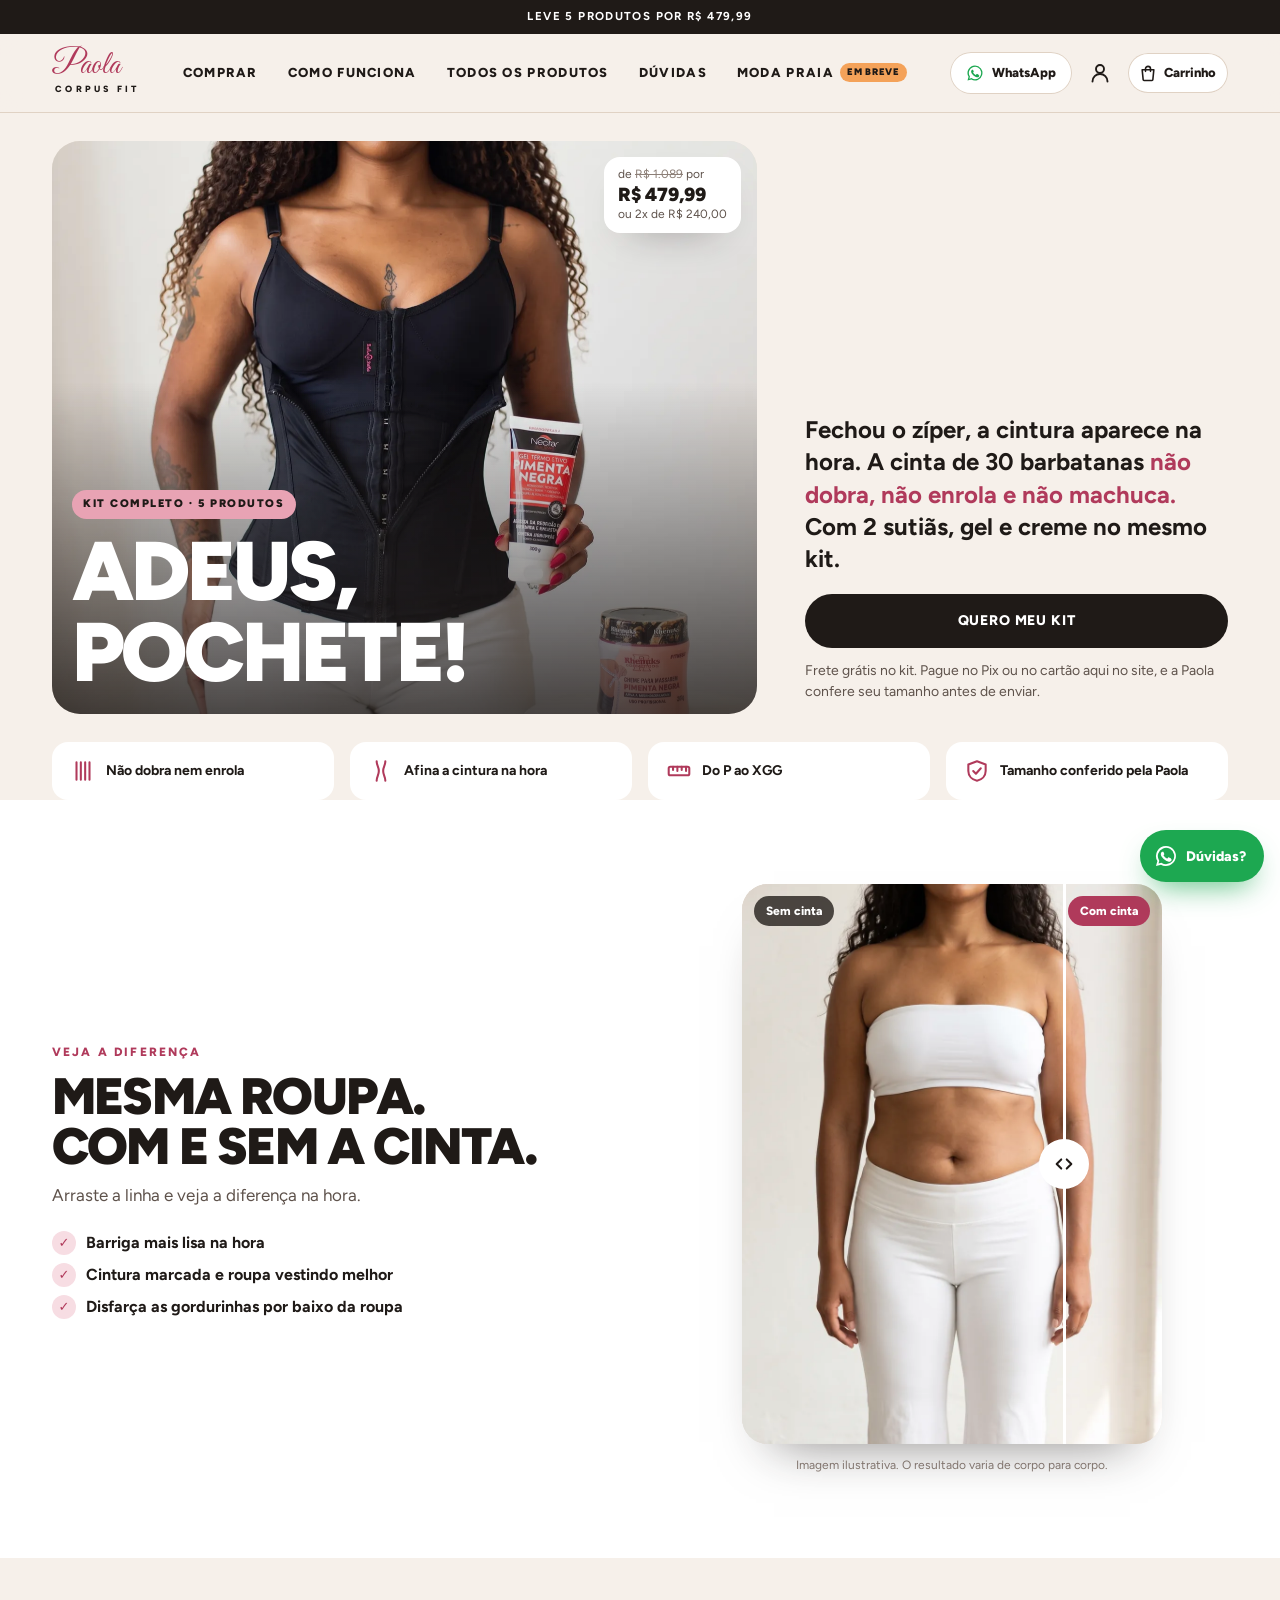
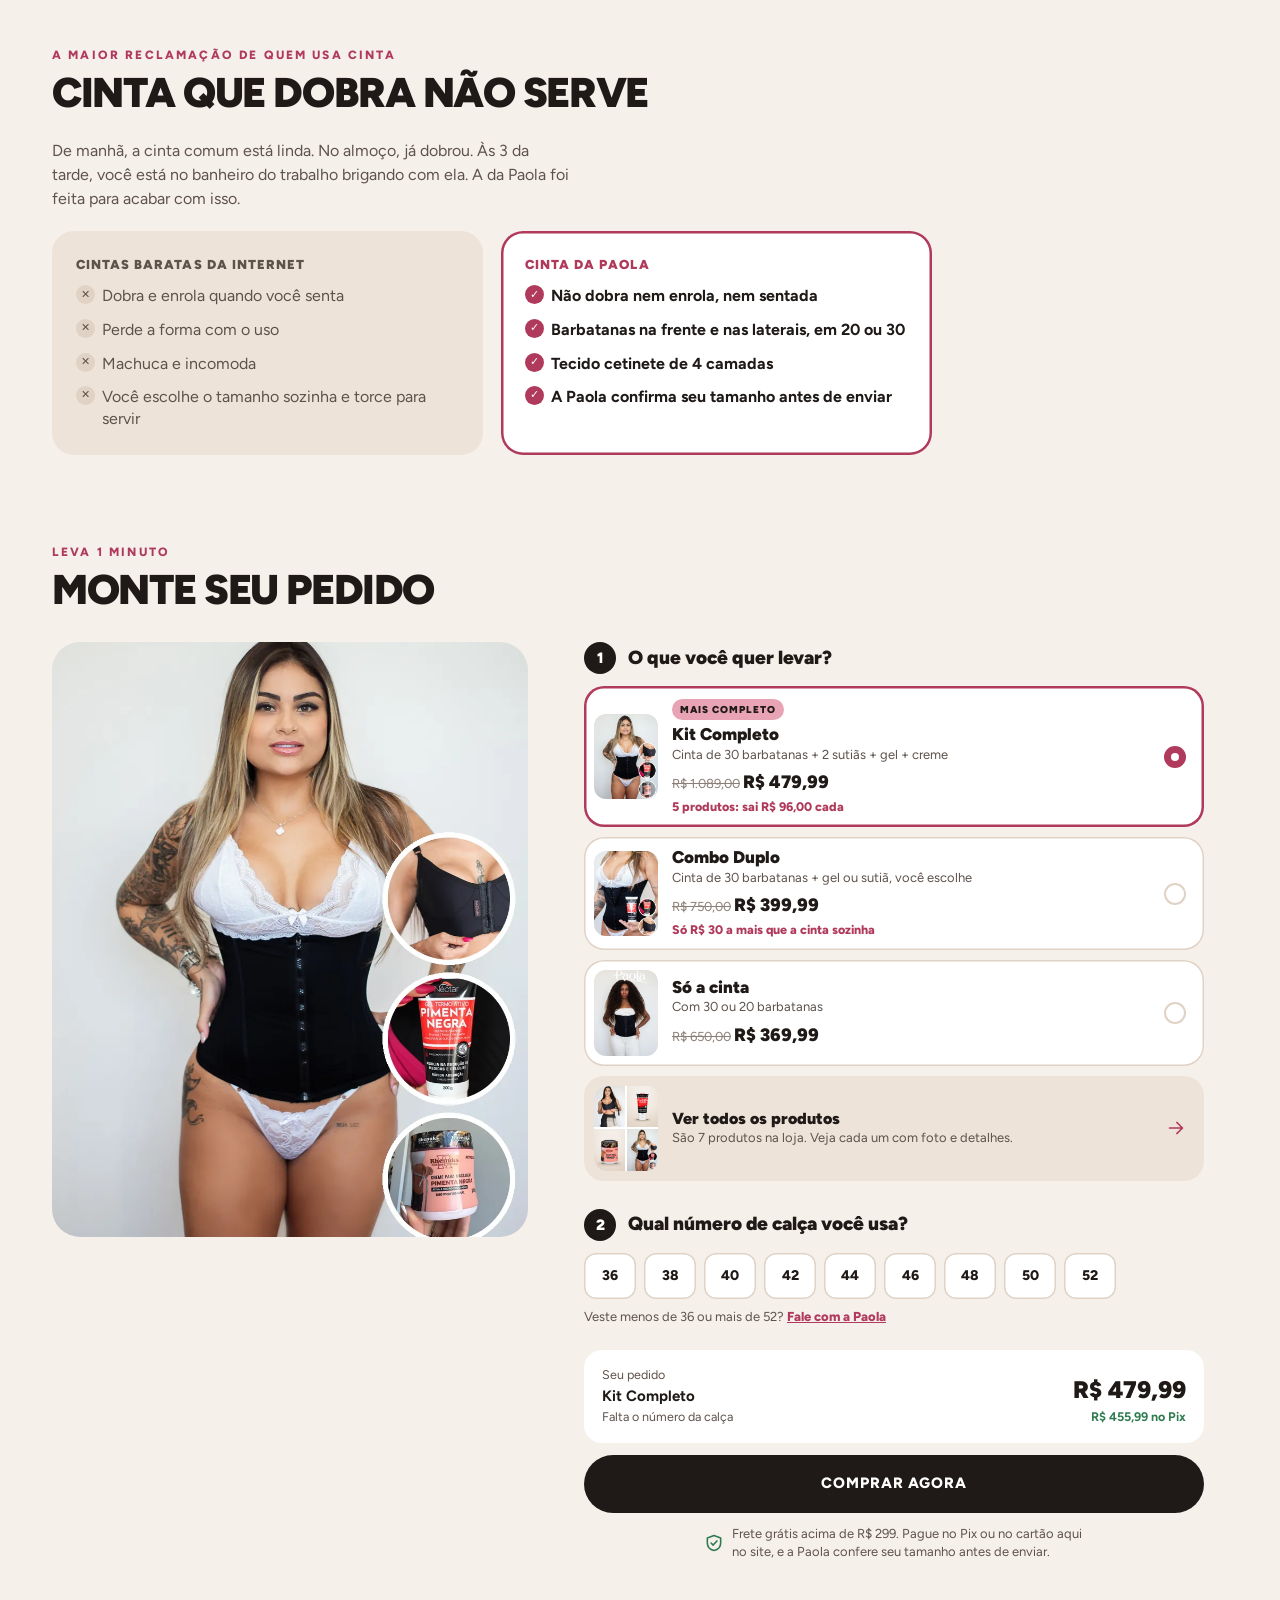
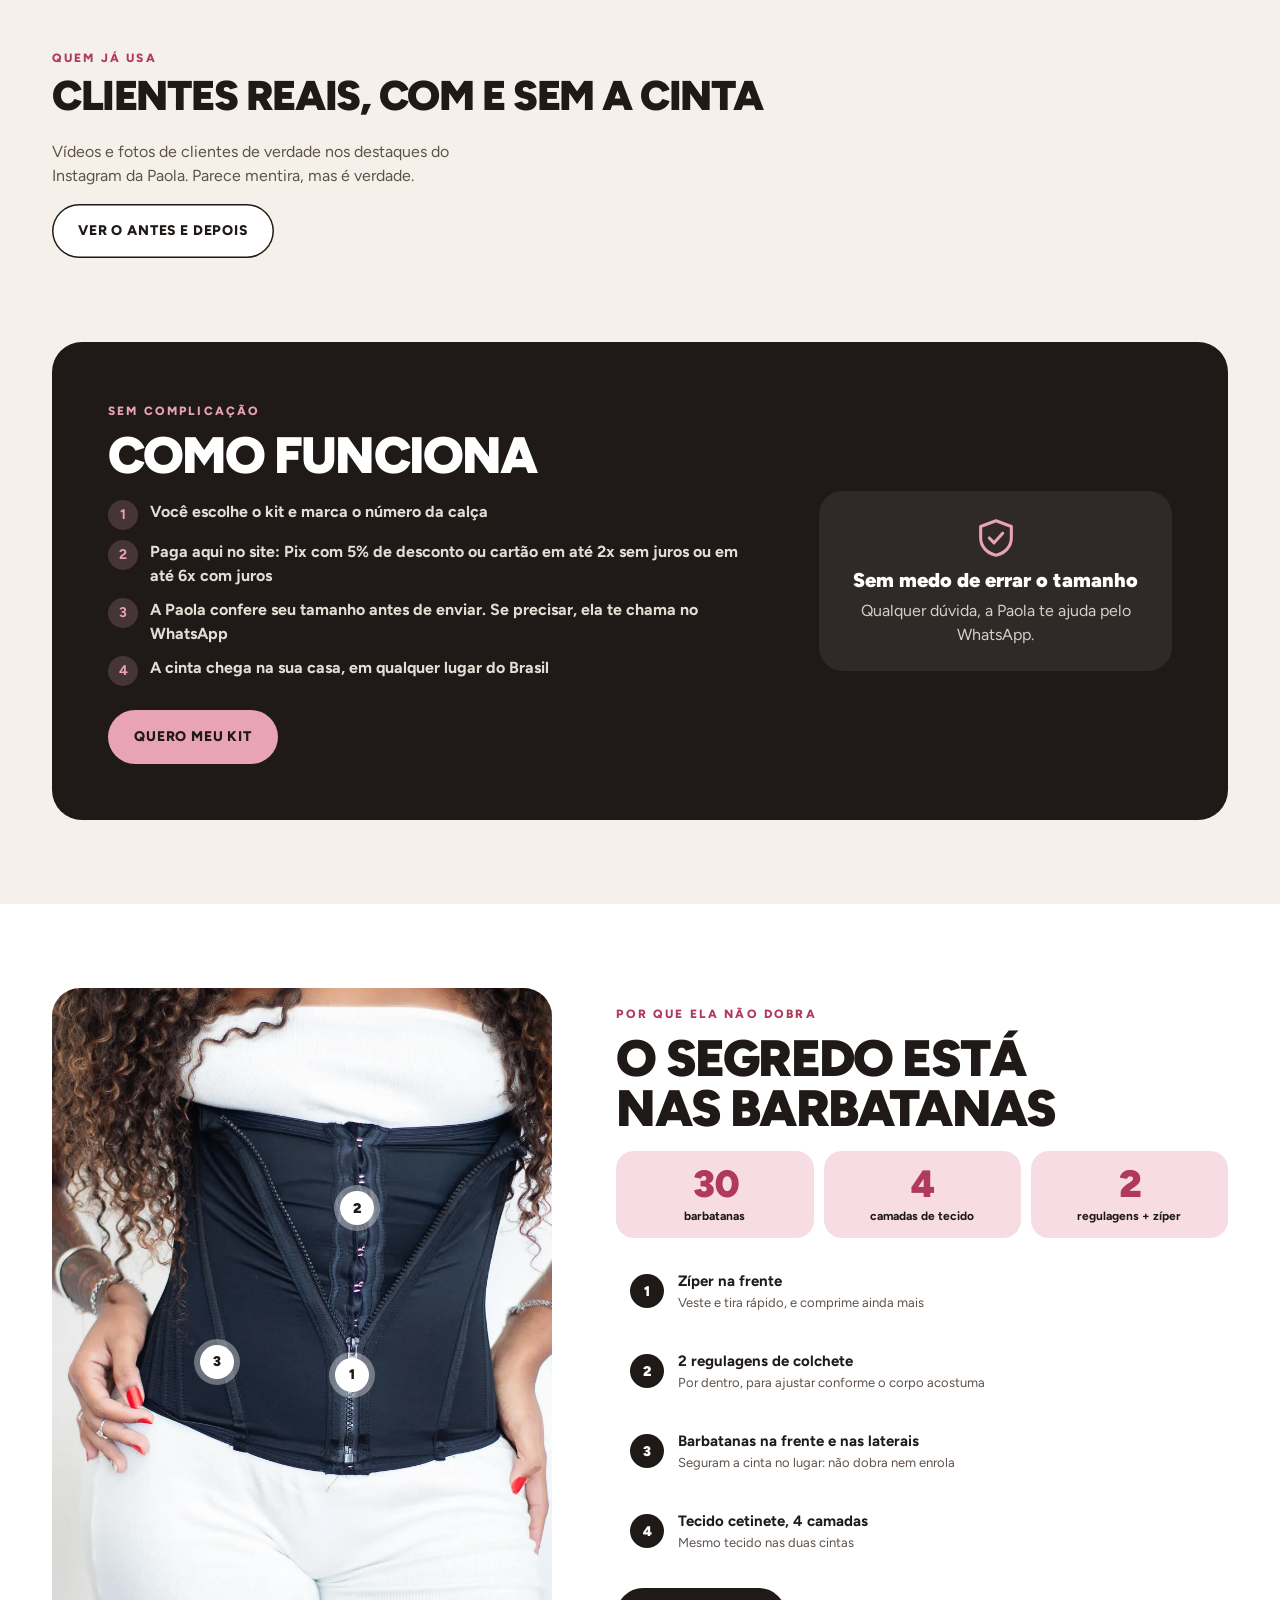
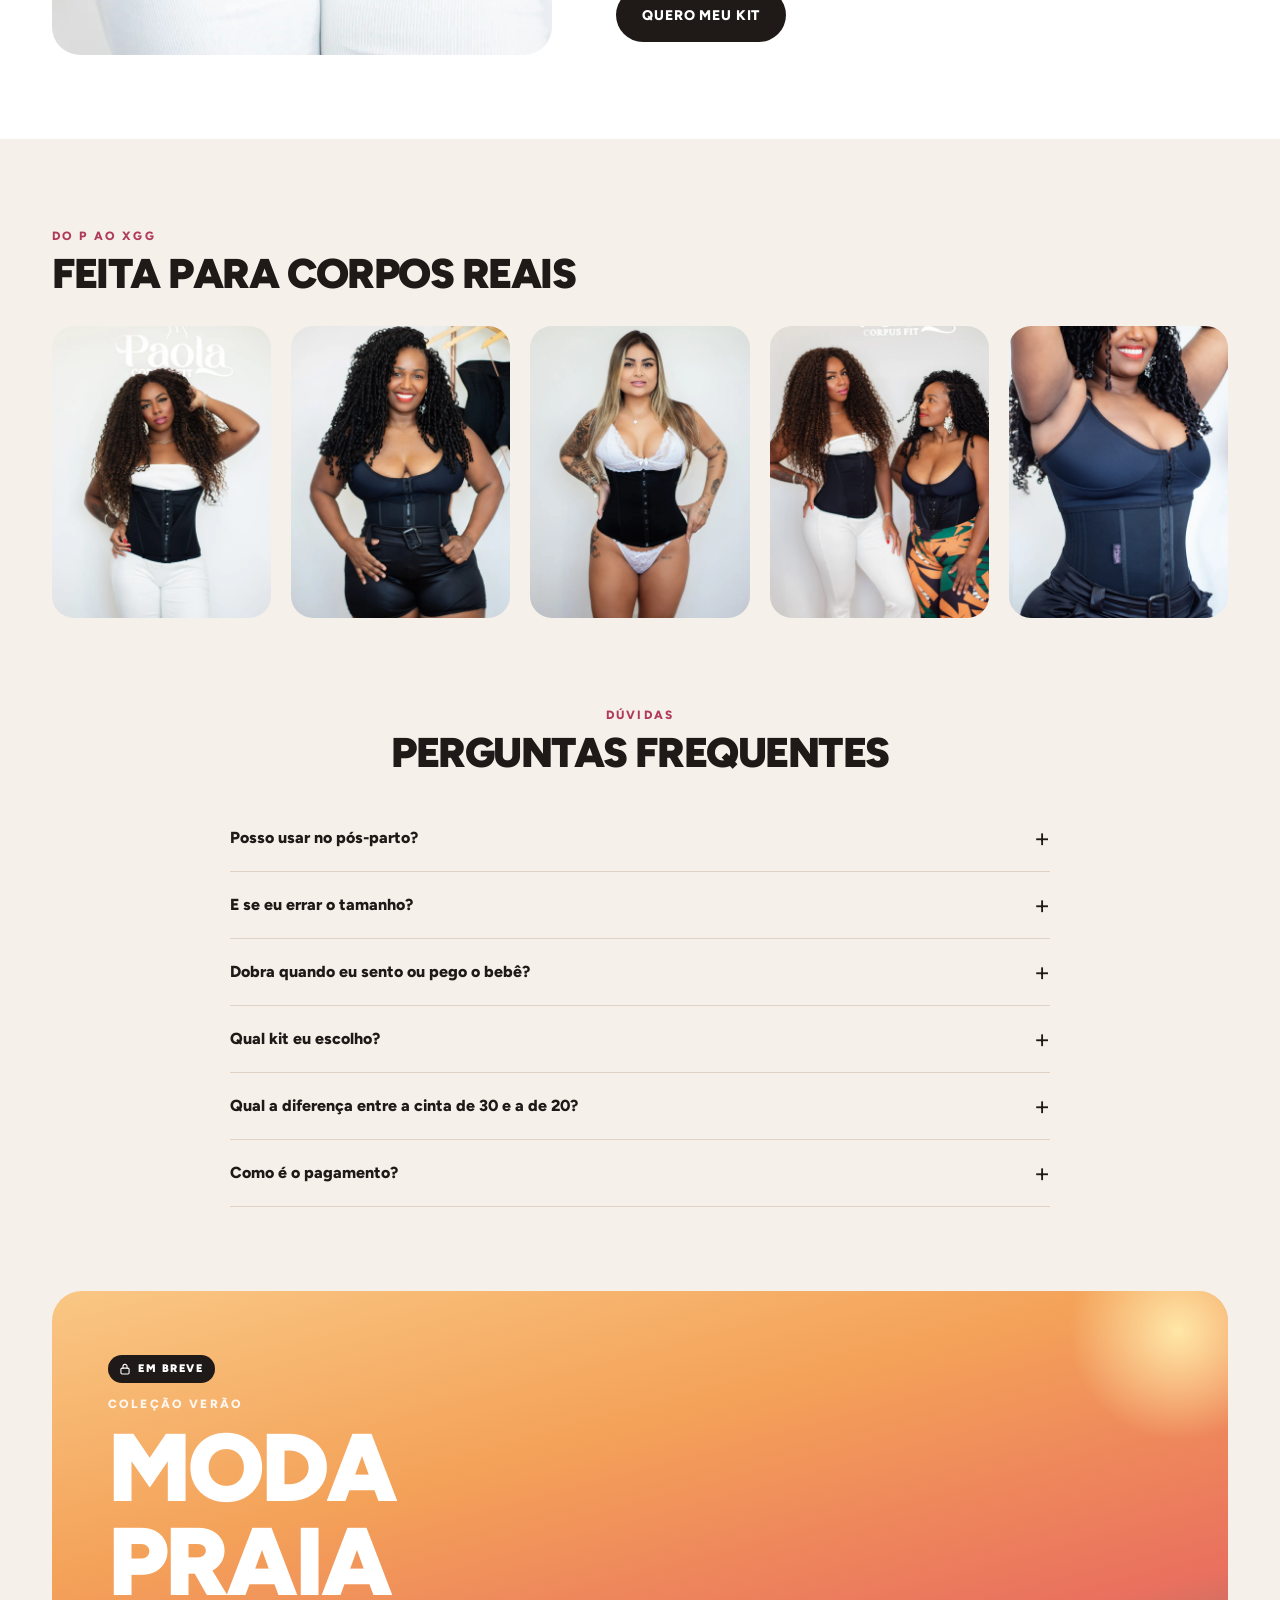
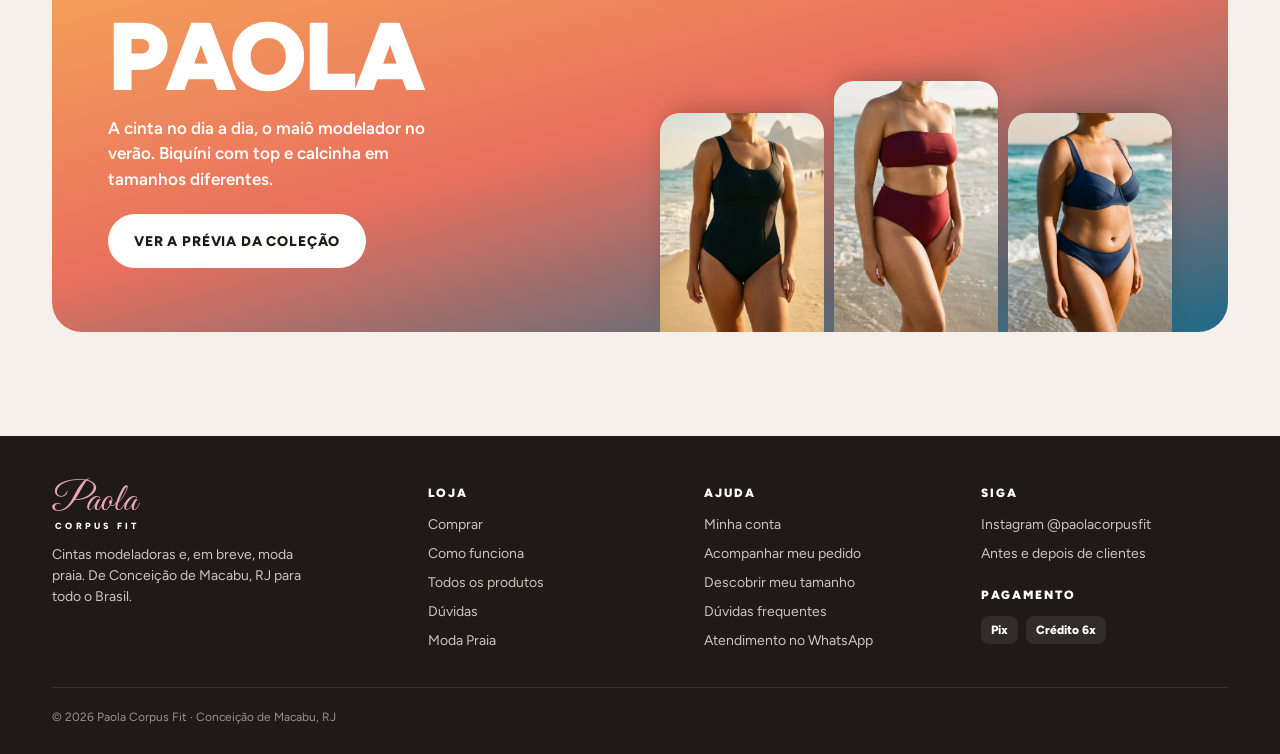
==== commit 477e086c: "Frete pelo CEP, sem cadastro em transportadora - js/frete.js: estado pelo CEP (faixas dos Correios) " ====
--- a/index.html
+++ b/index.html
@@ -16,7 +16,7 @@
   <meta property="og:image" content="https://paolacorpusfit.com.br/img/og-real.jpg">
   <link rel="icon" href="img/favicon.svg" type="image/svg+xml">
   <link rel="preload" href="fonts/figtree.woff2" as="font" type="font/woff2" crossorigin>
-  <link rel="stylesheet" href="css/estilo.css?v=14">
+  <link rel="stylesheet" href="css/estilo.css?v=15">
 </head>
 <body data-pagina="inicio">
   <div id="topo"></div>
@@ -229,9 +229,10 @@
 
   <div class="barra-prod" id="barra-inicio"><div><small>Kit Completo · 5 produtos</small><b data-v="kit-preco">R$ 479,99</b></div><a class="btn btn-preto" href="#comprar">Quero meu kit</a></div>
   <div id="rodape"></div>
-  <script src="js/dados.js?v=5"></script>
+  <script src="js/dados.js?v=6"></script>
+  <script src="js/frete.js?v=1"></script>
   <script src="js/config.js"></script>
   <script src="js/catalogo.js?v=10"></script>
-  <script src="js/app.js?v=20"></script>
+  <script src="js/app.js?v=21"></script>
 </body>
 </html>
--- a/css/estilo.css
+++ b/css/estilo.css
@@ -663,6 +663,29 @@
 .cupom b { font-size: 24px; font-weight: 900; letter-spacing: .06em; }
 .cupom small { font-size: 11px; color: var(--tinta-3); }
 
+/* Frete pelo CEP: produto, carrinho, finalização e acompanhamento */
+.frete-calc { display: grid; grid-template-columns: minmax(0, 1fr); gap: 8px; margin-top: 16px; padding: 14px; border-radius: 16px; background: var(--branco); box-shadow: inset 0 0 0 1.5px var(--areia-3); }
+.fc-rotulo { display: flex; align-items: center; gap: 8px; font-size: 13px; font-weight: 900; letter-spacing: .1em; text-transform: uppercase; }
+.fc-rotulo svg { width: 20px; height: 20px; }
+.fc-linha { display: flex; gap: 8px; }
+.fc-linha input { flex: 1; width: 0; min-width: 0; height: 48px; padding: 0 14px; border: 0; border-radius: 12px; background: var(--areia); box-shadow: inset 0 0 0 1.5px var(--areia-3); font-size: 16px; }
+.fc-linha input:focus { outline: none; box-shadow: inset 0 0 0 2px var(--tinta); }
+.fc-linha .btn { flex: none; min-height: 48px; padding: 0 18px; }
+.fc-res { font-size: 14px; line-height: 1.4; color: var(--tinta-2); }
+.fc-res:empty { display: none; }
+.fc-res b { color: var(--tinta); }
+.fc-erro { color: #B42318; font-weight: 700; }
+.fc-gratis { color: var(--ok); font-weight: 900; }
+.fc-nao-sei { justify-self: start; font-size: 12px; }
+.gaveta-pe .frete-calc { margin: 0 0 12px; padding: 12px; }
+.frete-linha { display: flex; justify-content: space-between; align-items: flex-start; gap: 12px; margin-bottom: 10px; padding-bottom: 10px; border-bottom: 1px solid var(--areia-2); font-size: 15px; font-weight: 800; }
+.frete-linha small { display: block; margin-top: 2px; font-size: 12px; font-weight: 600; color: var(--tinta-3); }
+.frete-linha .link-tam { font-size: 12px; }
+.frete-linha b { flex: none; }
+.ck-frete { display: flex; justify-content: space-between; align-items: baseline; gap: 12px; padding: 10px 14px 0; font-size: 15px; font-weight: 800; }
+.ck-frete small { display: block; font-size: 12px; font-weight: 600; color: var(--tinta-3); }
+.acomp-frete { display: flex; justify-content: space-between; margin-top: 12px; font-size: 14px; color: var(--tinta-2); }
+
 /* Moda praia em breve: ainda não está à venda */
 .selo-breve { position: relative; display: inline-flex; align-items: center; gap: 6px; margin-bottom: 12px; padding: 6px 12px 6px 10px; border-radius: 999px; background: var(--tinta); color: var(--branco); font-size: 11px; font-weight: 900; letter-spacing: .14em; text-transform: uppercase; }
 .selo-breve svg { width: 14px; height: 14px; }
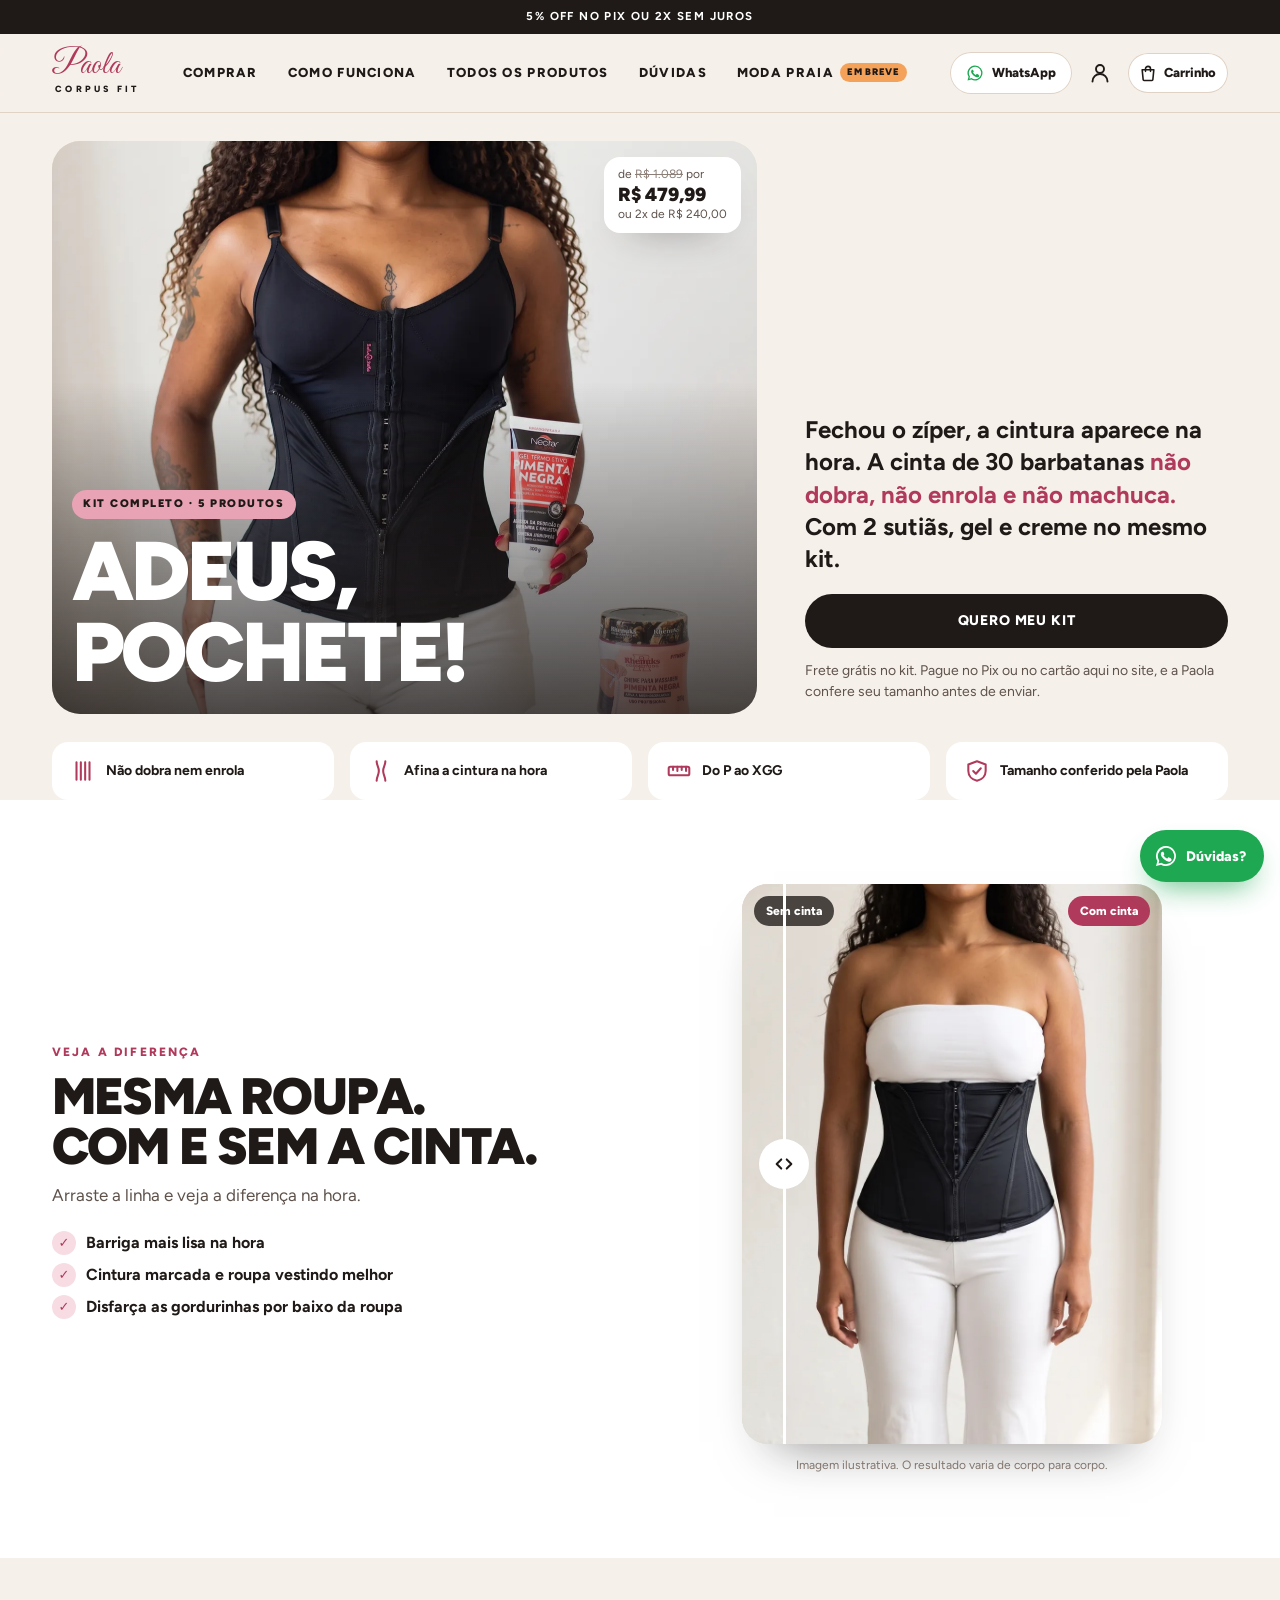
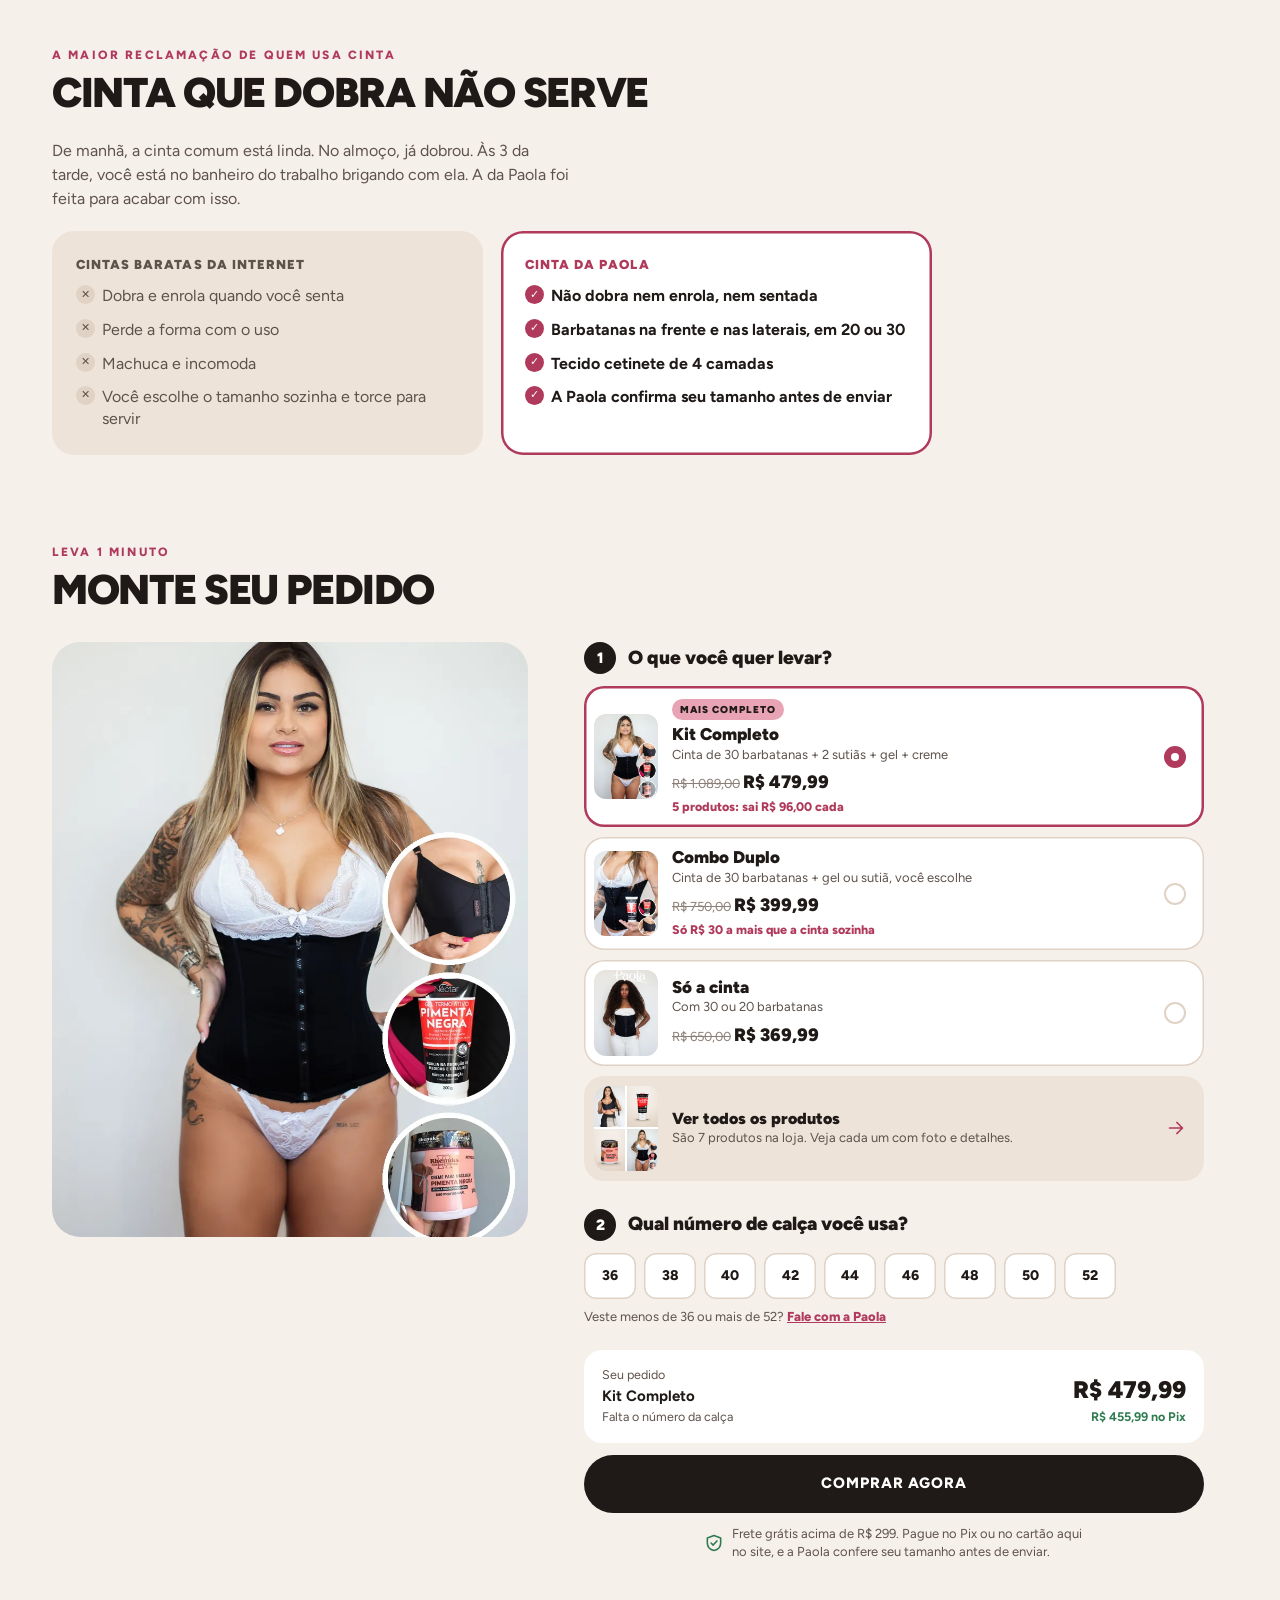
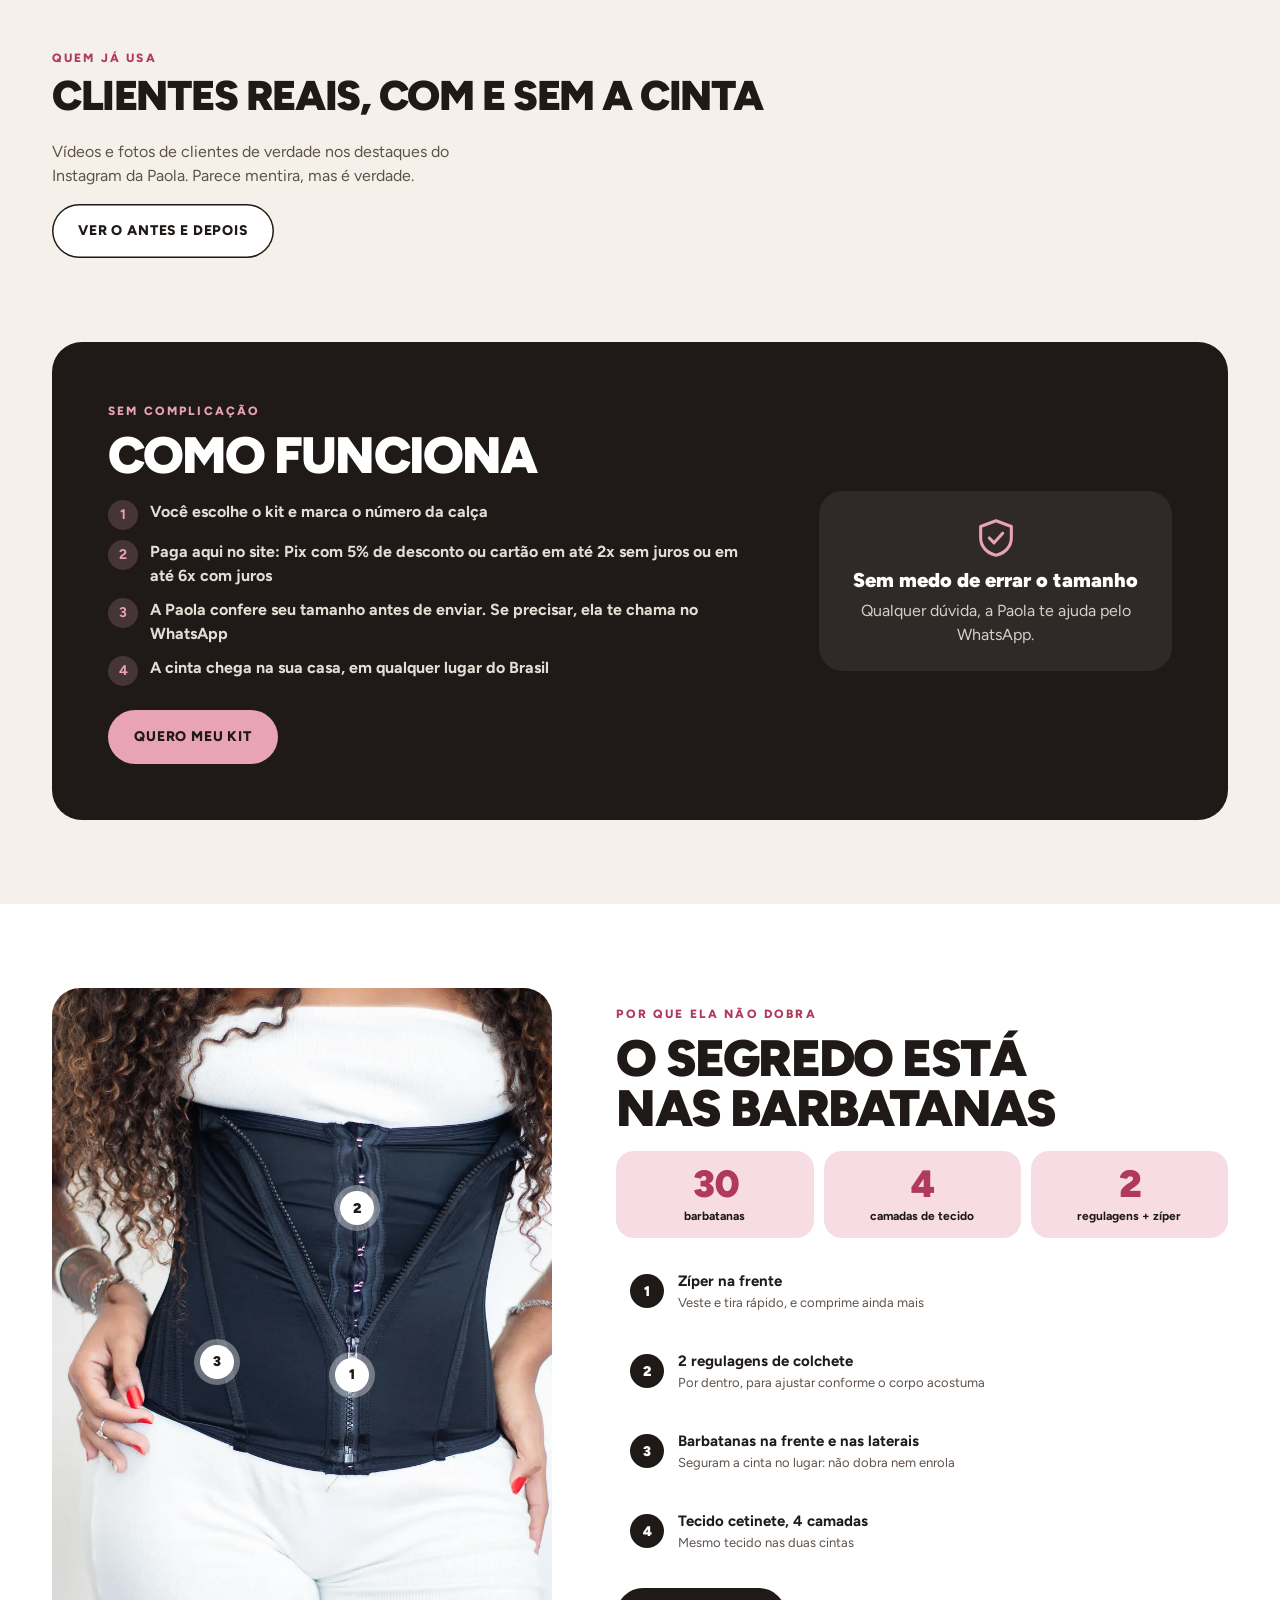
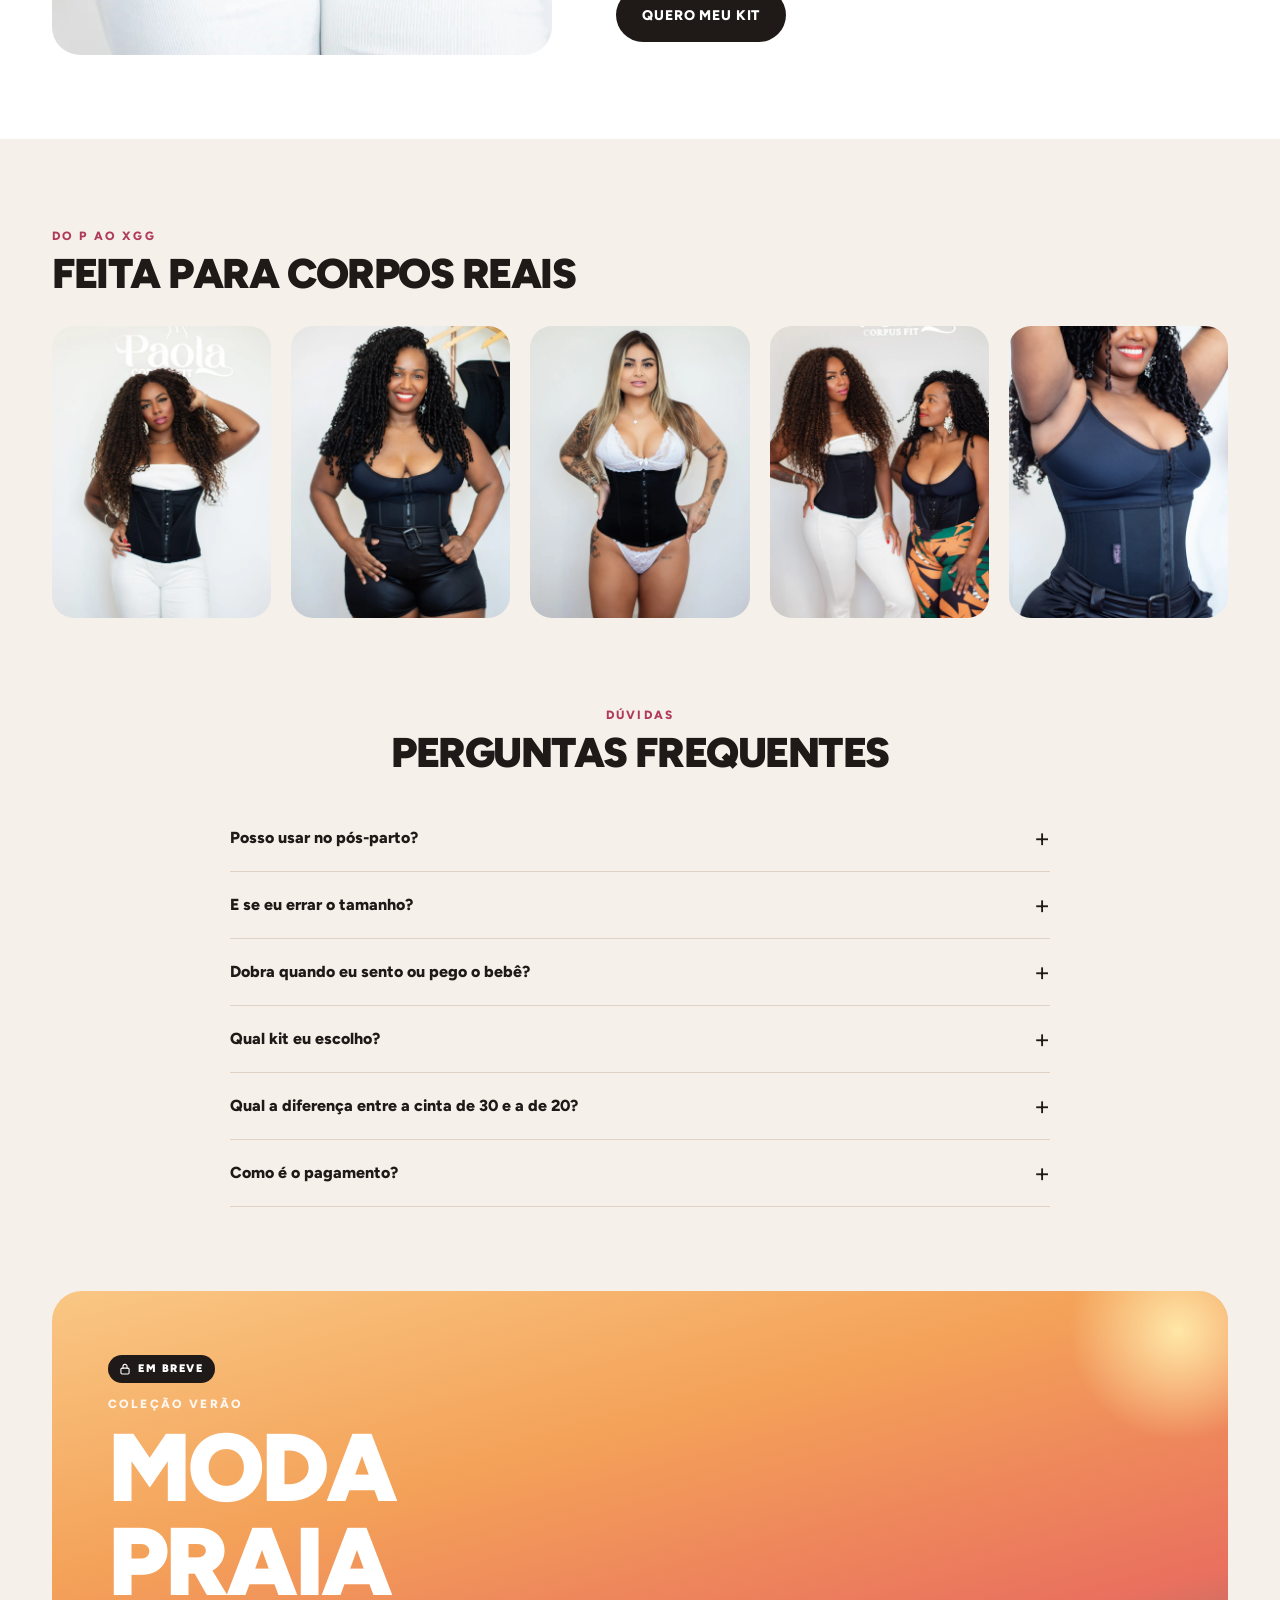
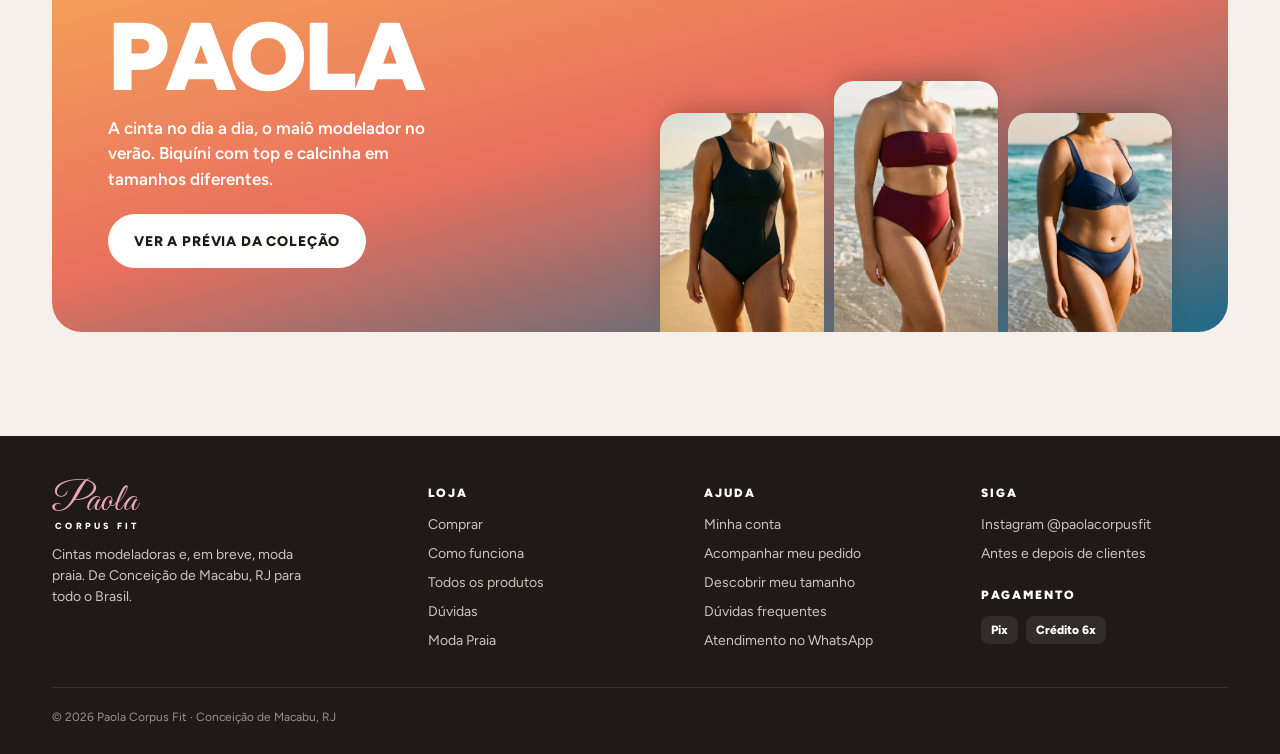
==== commit 309e2af8: "Tabela de frete com os valores consultados nos Correios - Valores de reserva do frete iguais à tabel" ====
--- a/index.html
+++ b/index.html
@@ -229,7 +229,7 @@
 
   <div class="barra-prod" id="barra-inicio"><div><small>Kit Completo · 5 produtos</small><b data-v="kit-preco">R$ 479,99</b></div><a class="btn btn-preto" href="#comprar">Quero meu kit</a></div>
   <div id="rodape"></div>
-  <script src="js/dados.js?v=6"></script>
+  <script src="js/dados.js?v=7"></script>
   <script src="js/frete.js?v=1"></script>
   <script src="js/config.js"></script>
   <script src="js/catalogo.js?v=10"></script>
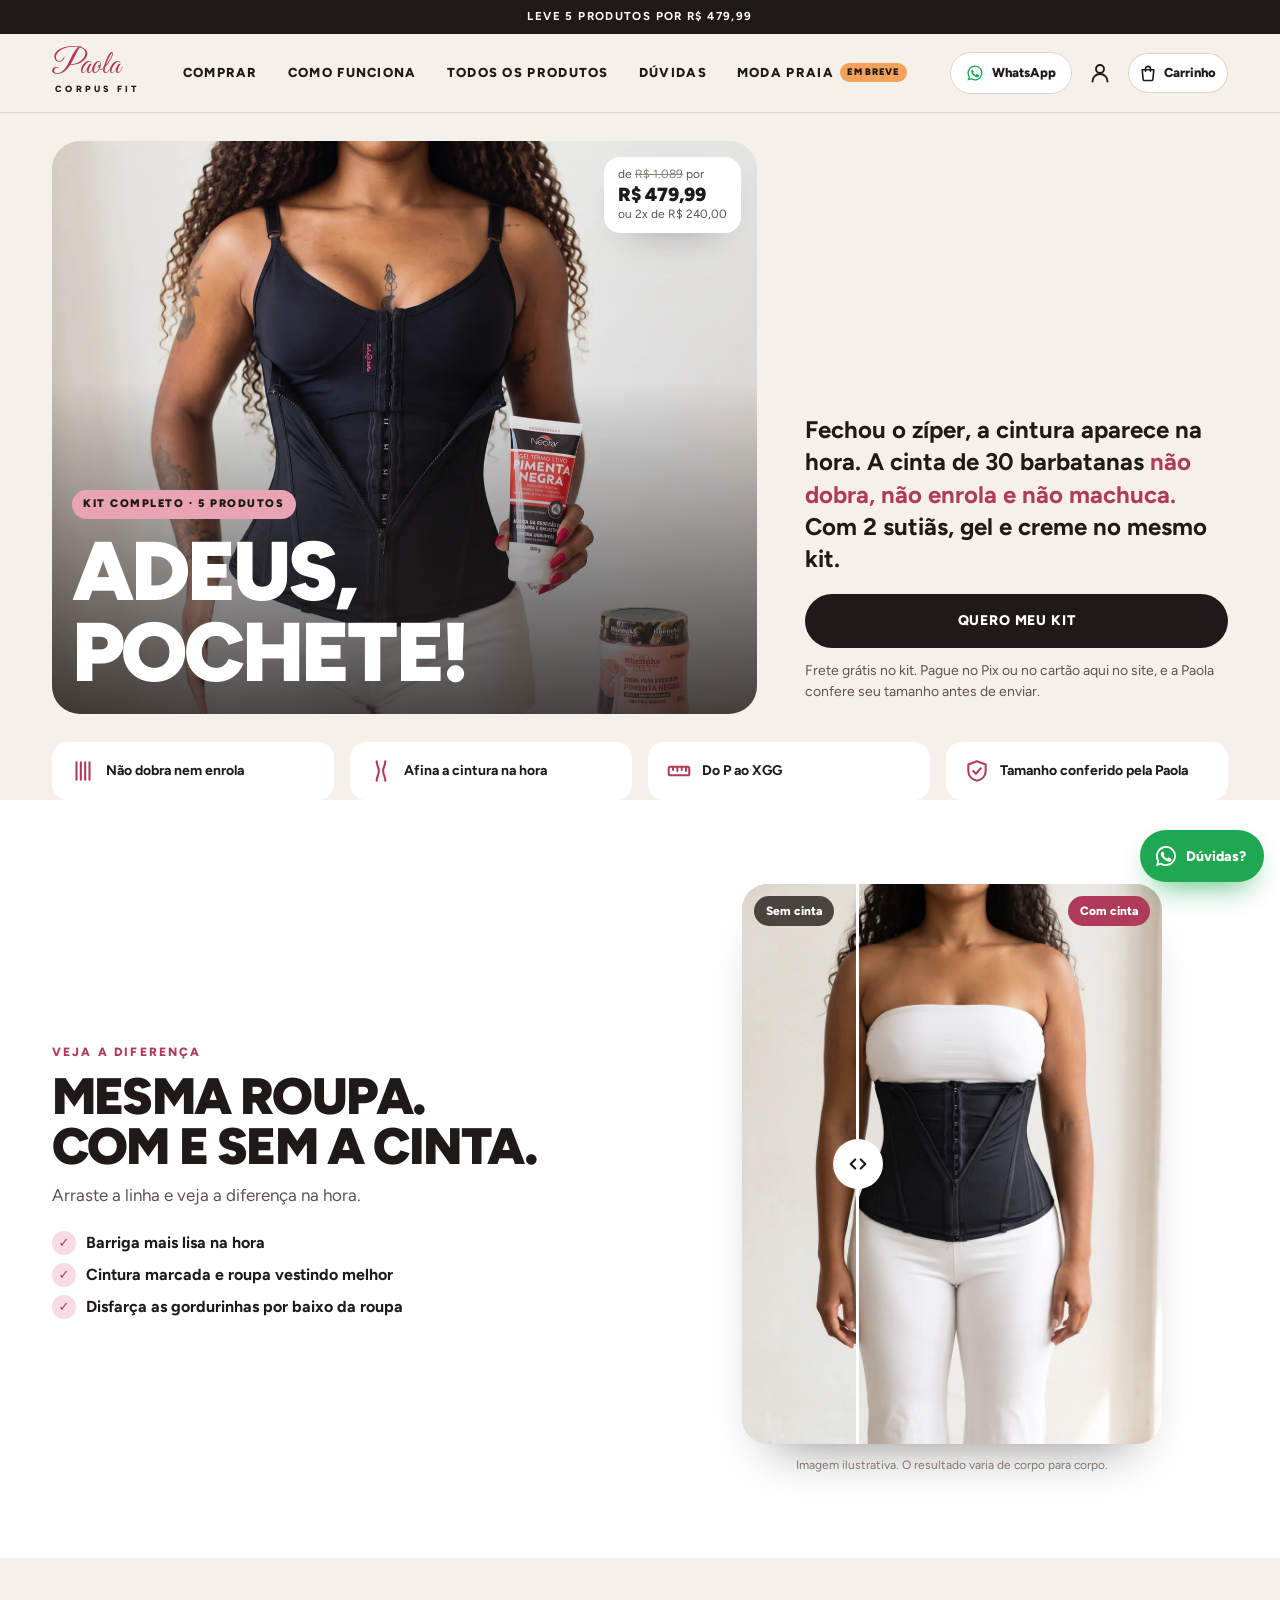
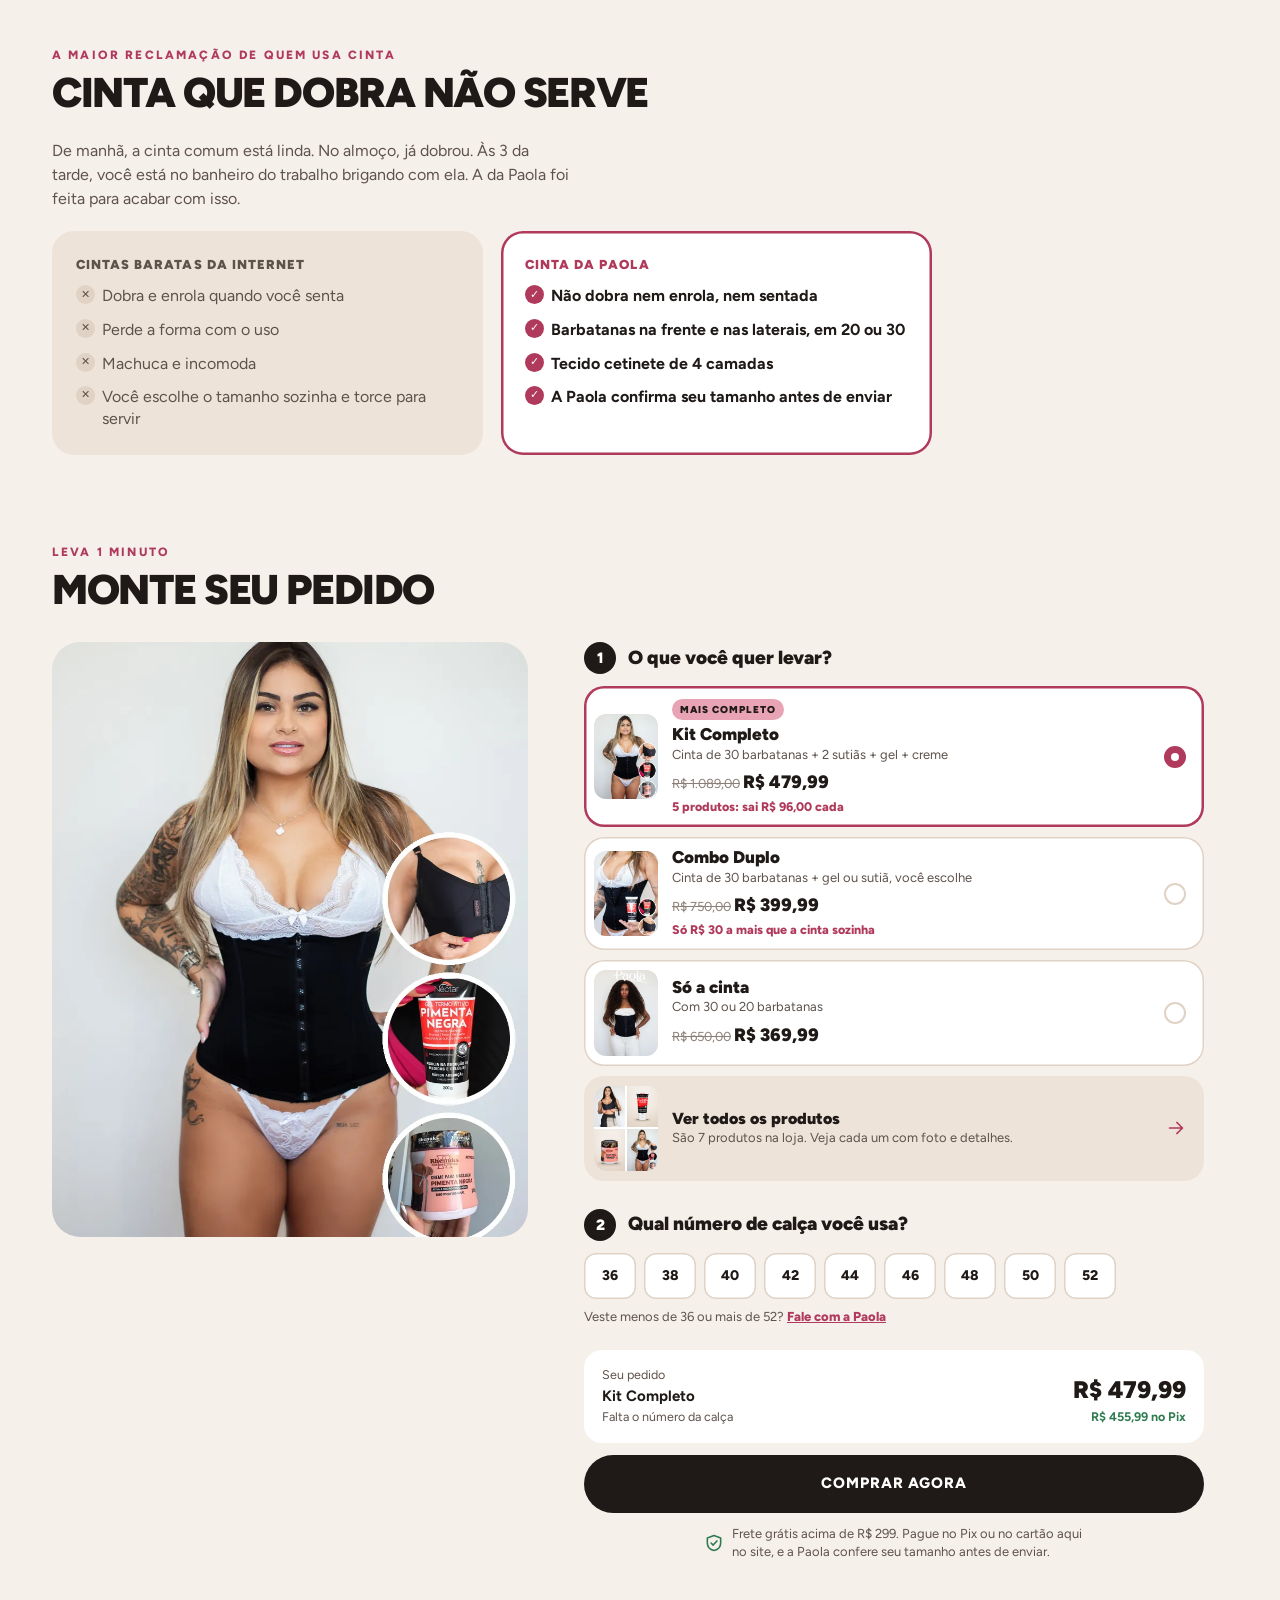
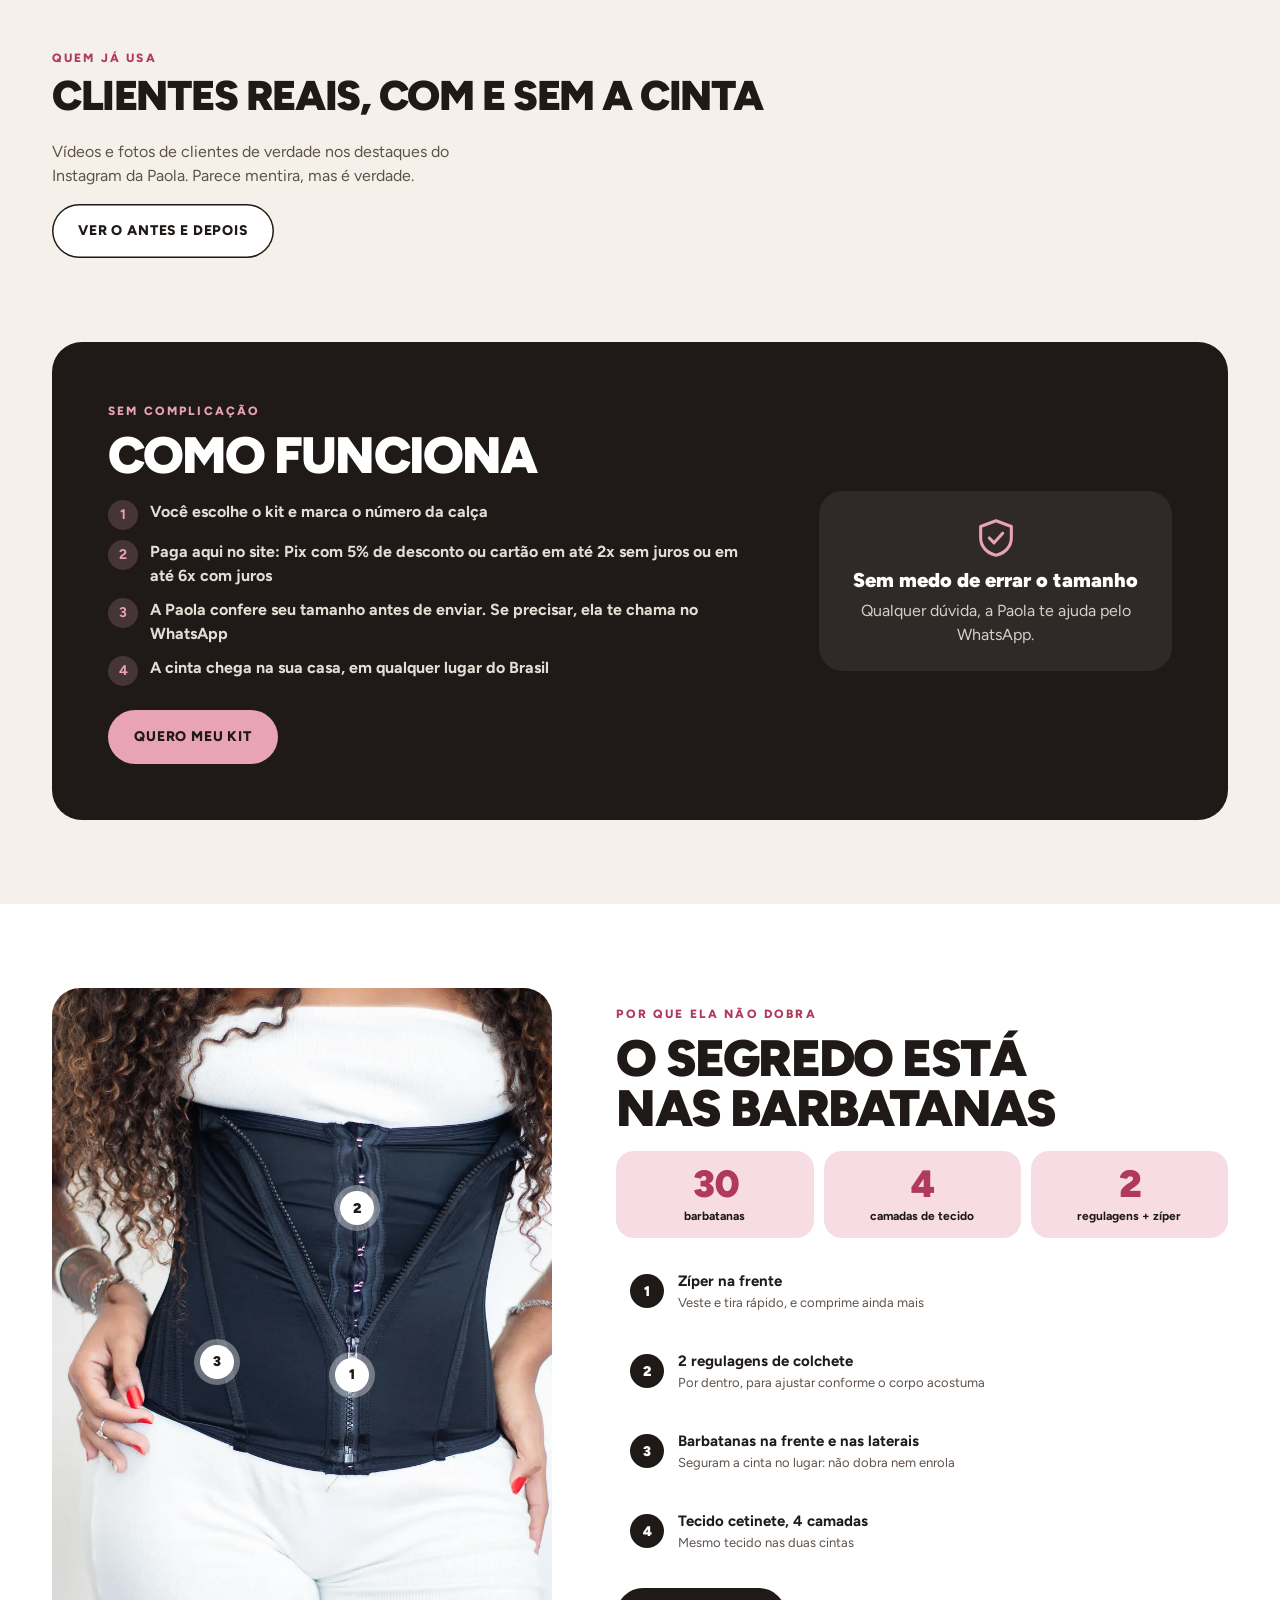
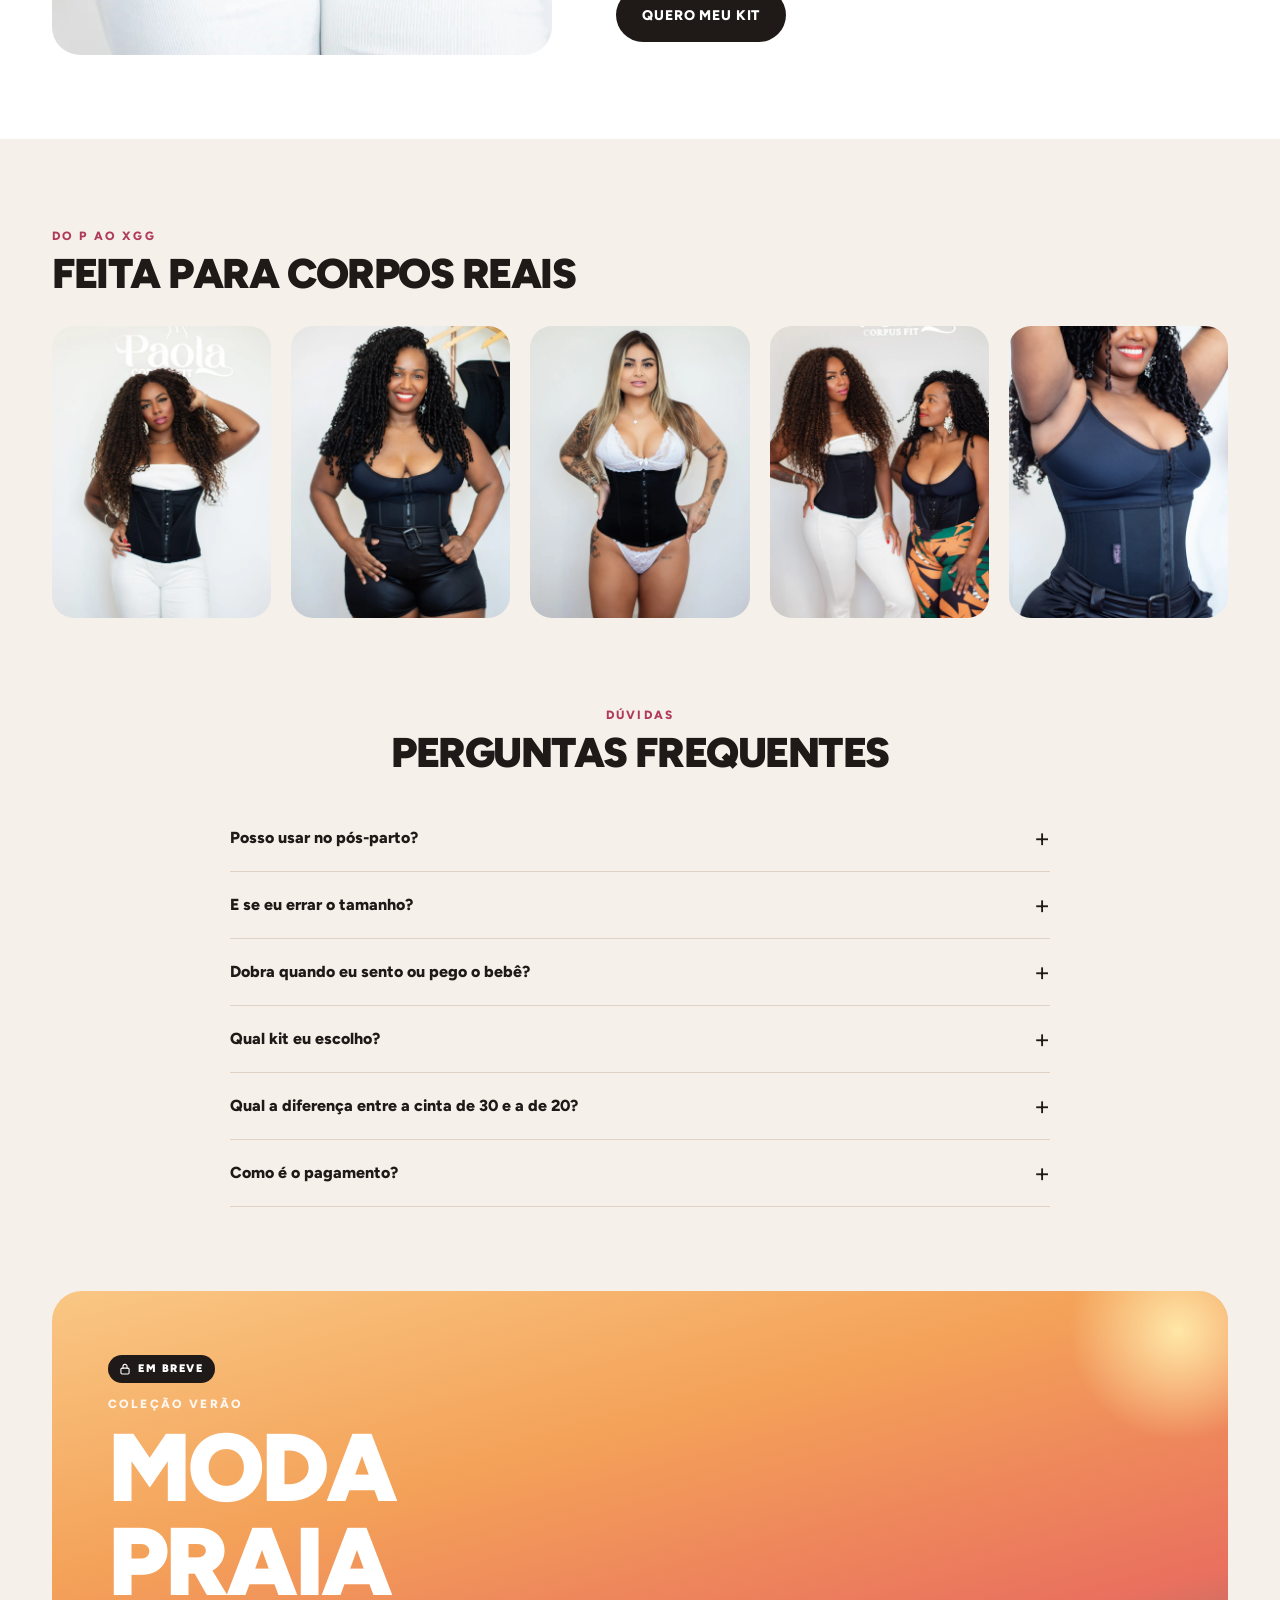
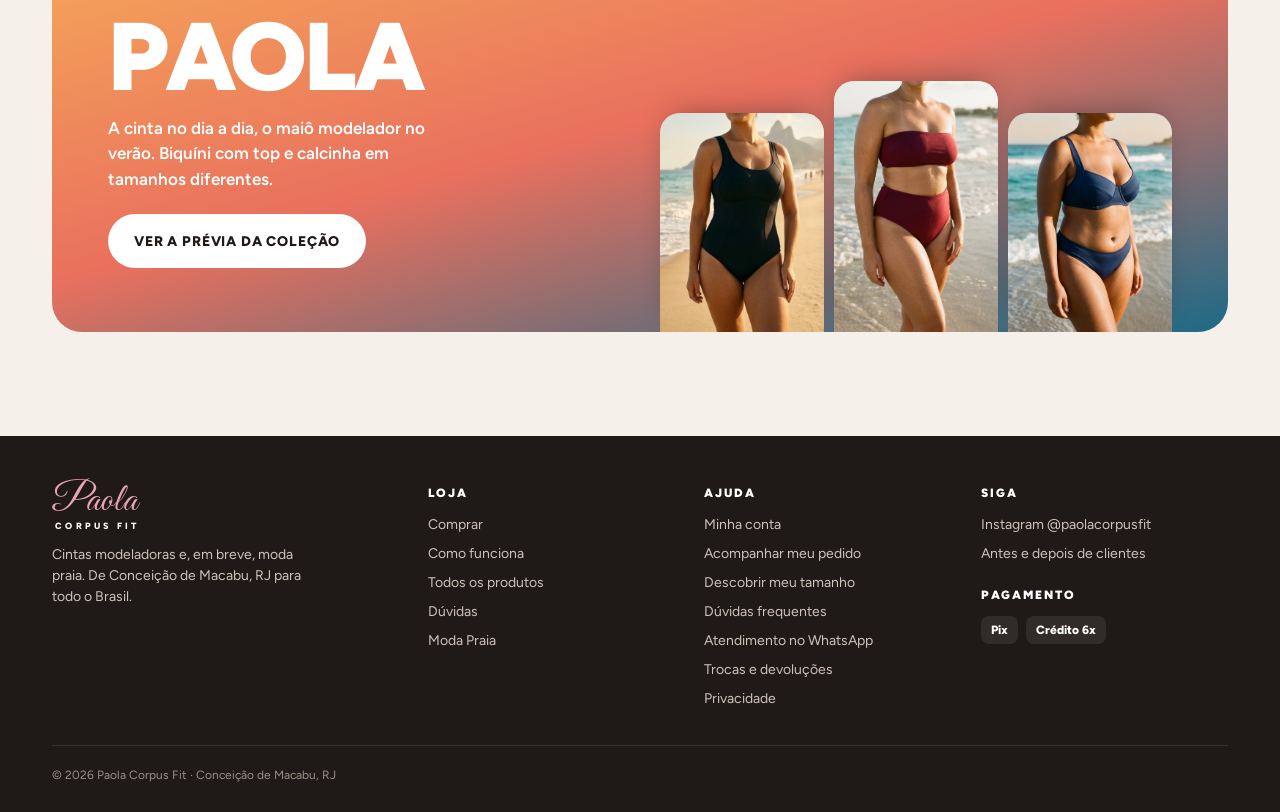
==== commit b3d6497e: "Páginas de Trocas e devoluções e de Privacidade - trocas.html: direito de arrependimento em 7 dias (" ====
--- a/index.html
+++ b/index.html
@@ -16,7 +16,7 @@
   <meta property="og:image" content="https://paolacorpusfit.com.br/img/og-real.jpg">
   <link rel="icon" href="img/favicon.svg" type="image/svg+xml">
   <link rel="preload" href="fonts/figtree.woff2" as="font" type="font/woff2" crossorigin>
-  <link rel="stylesheet" href="css/estilo.css?v=15">
+  <link rel="stylesheet" href="css/estilo.css?v=16">
 </head>
 <body data-pagina="inicio">
   <div id="topo"></div>
@@ -233,6 +233,6 @@
   <script src="js/frete.js?v=1"></script>
   <script src="js/config.js"></script>
   <script src="js/catalogo.js?v=10"></script>
-  <script src="js/app.js?v=21"></script>
+  <script src="js/app.js?v=22"></script>
 </body>
 </html>
--- a/css/estilo.css
+++ b/css/estilo.css
@@ -1048,3 +1048,16 @@
 /* ---------- Ajustes pequenos ---------- */
 .pe-continuar { display: block; margin: 12px auto 0; }
 .sugestao button { width: auto; height: 38px; padding: 0 14px; border-radius: 999px; font-size: 13px; font-weight: 800; }
+
+/* Páginas de texto: trocas e privacidade */
+.texto-legal { max-width: 720px; margin: 0 auto; padding: 32px 0 64px; }
+.texto-legal .titulo { margin-top: 8px; }
+.tl-intro { margin-top: 14px; font-size: 18px; font-weight: 600; color: var(--tinta-2); }
+.texto-legal h2 { margin: 32px 0 10px; font-size: 19px; font-weight: 900; }
+.texto-legal p, .texto-legal li { font-size: 16px; line-height: 1.6; color: var(--tinta-2); }
+.texto-legal p + p { margin-top: 10px; }
+.texto-legal ul { display: grid; gap: 8px; margin: 10px 0 0; padding-left: 20px; }
+.texto-legal b { color: var(--tinta); }
+.texto-legal a { color: var(--vinho); font-weight: 700; text-decoration: underline; text-underline-offset: 3px; }
+.tl-data { margin-top: 28px !important; font-size: 13px !important; color: var(--tinta-3) !important; }
+.ck-politicas a { color: var(--vinho); font-weight: 700; text-decoration: underline; }
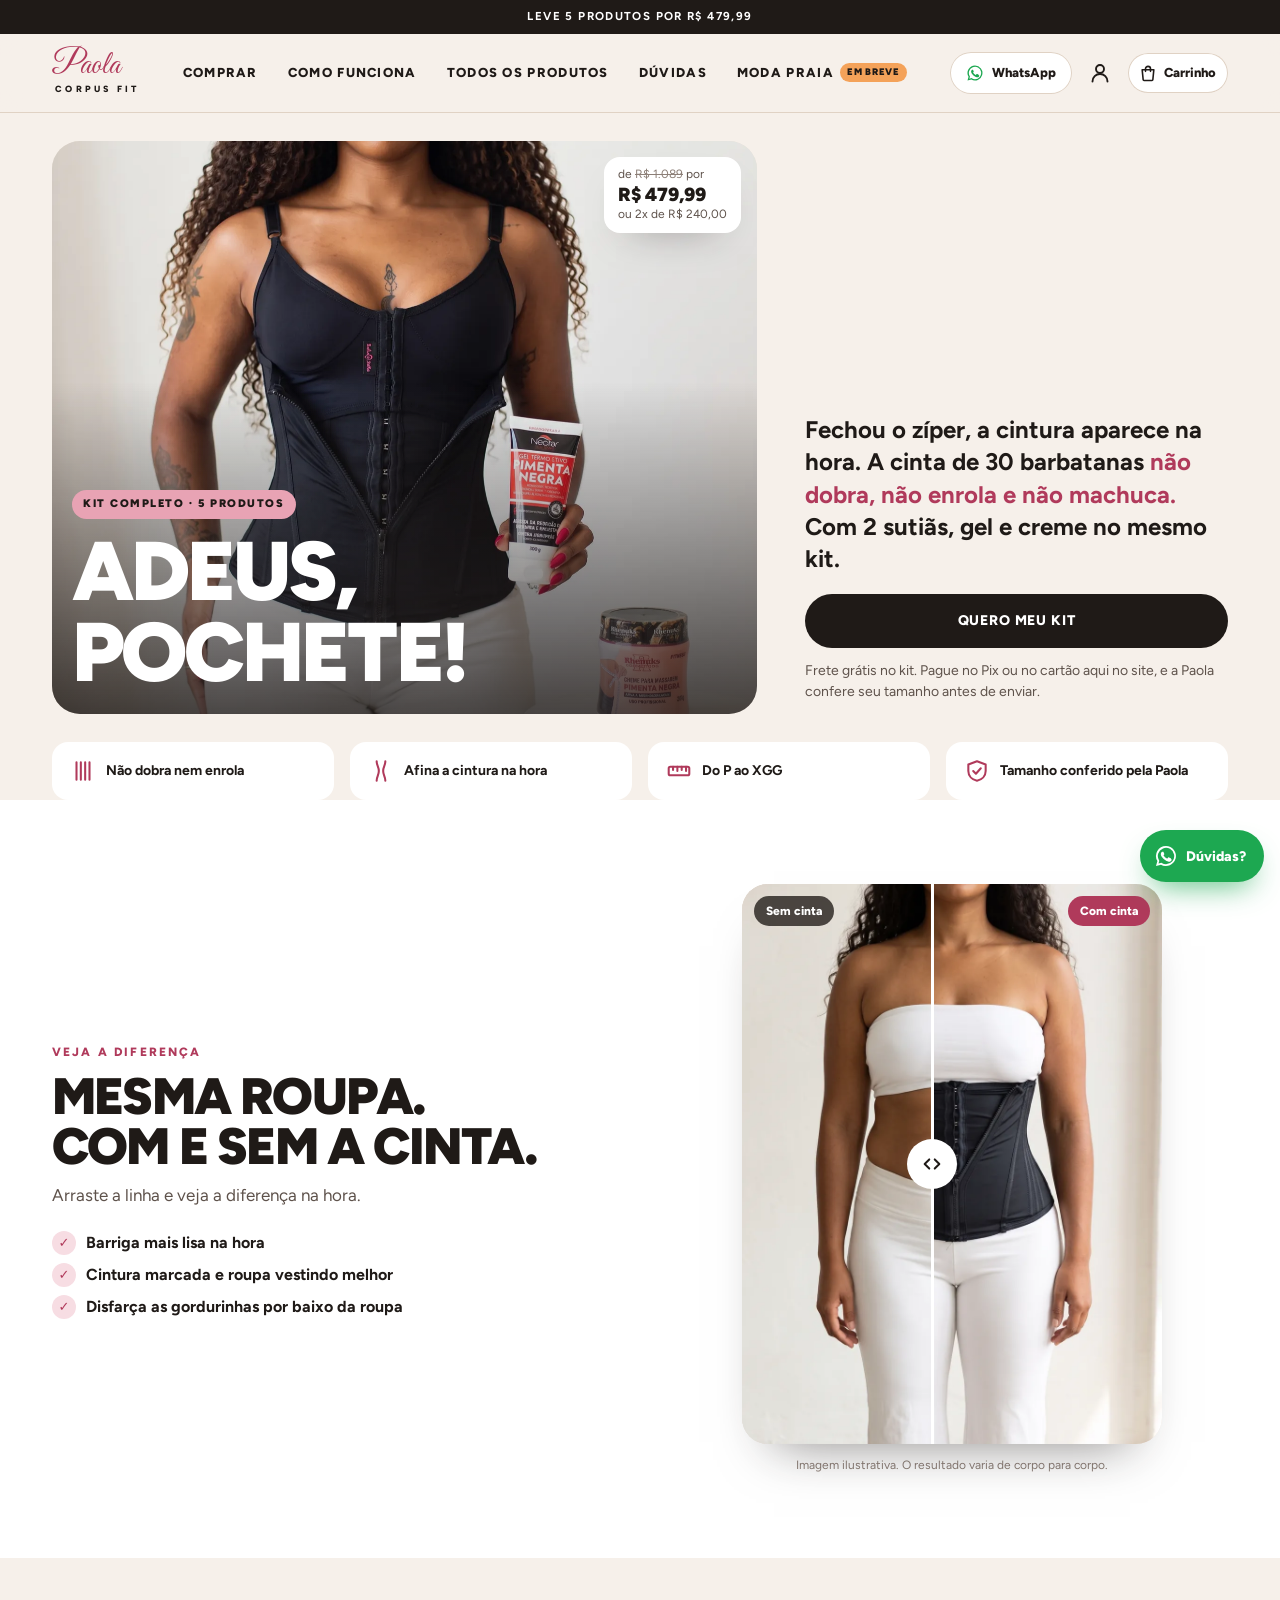
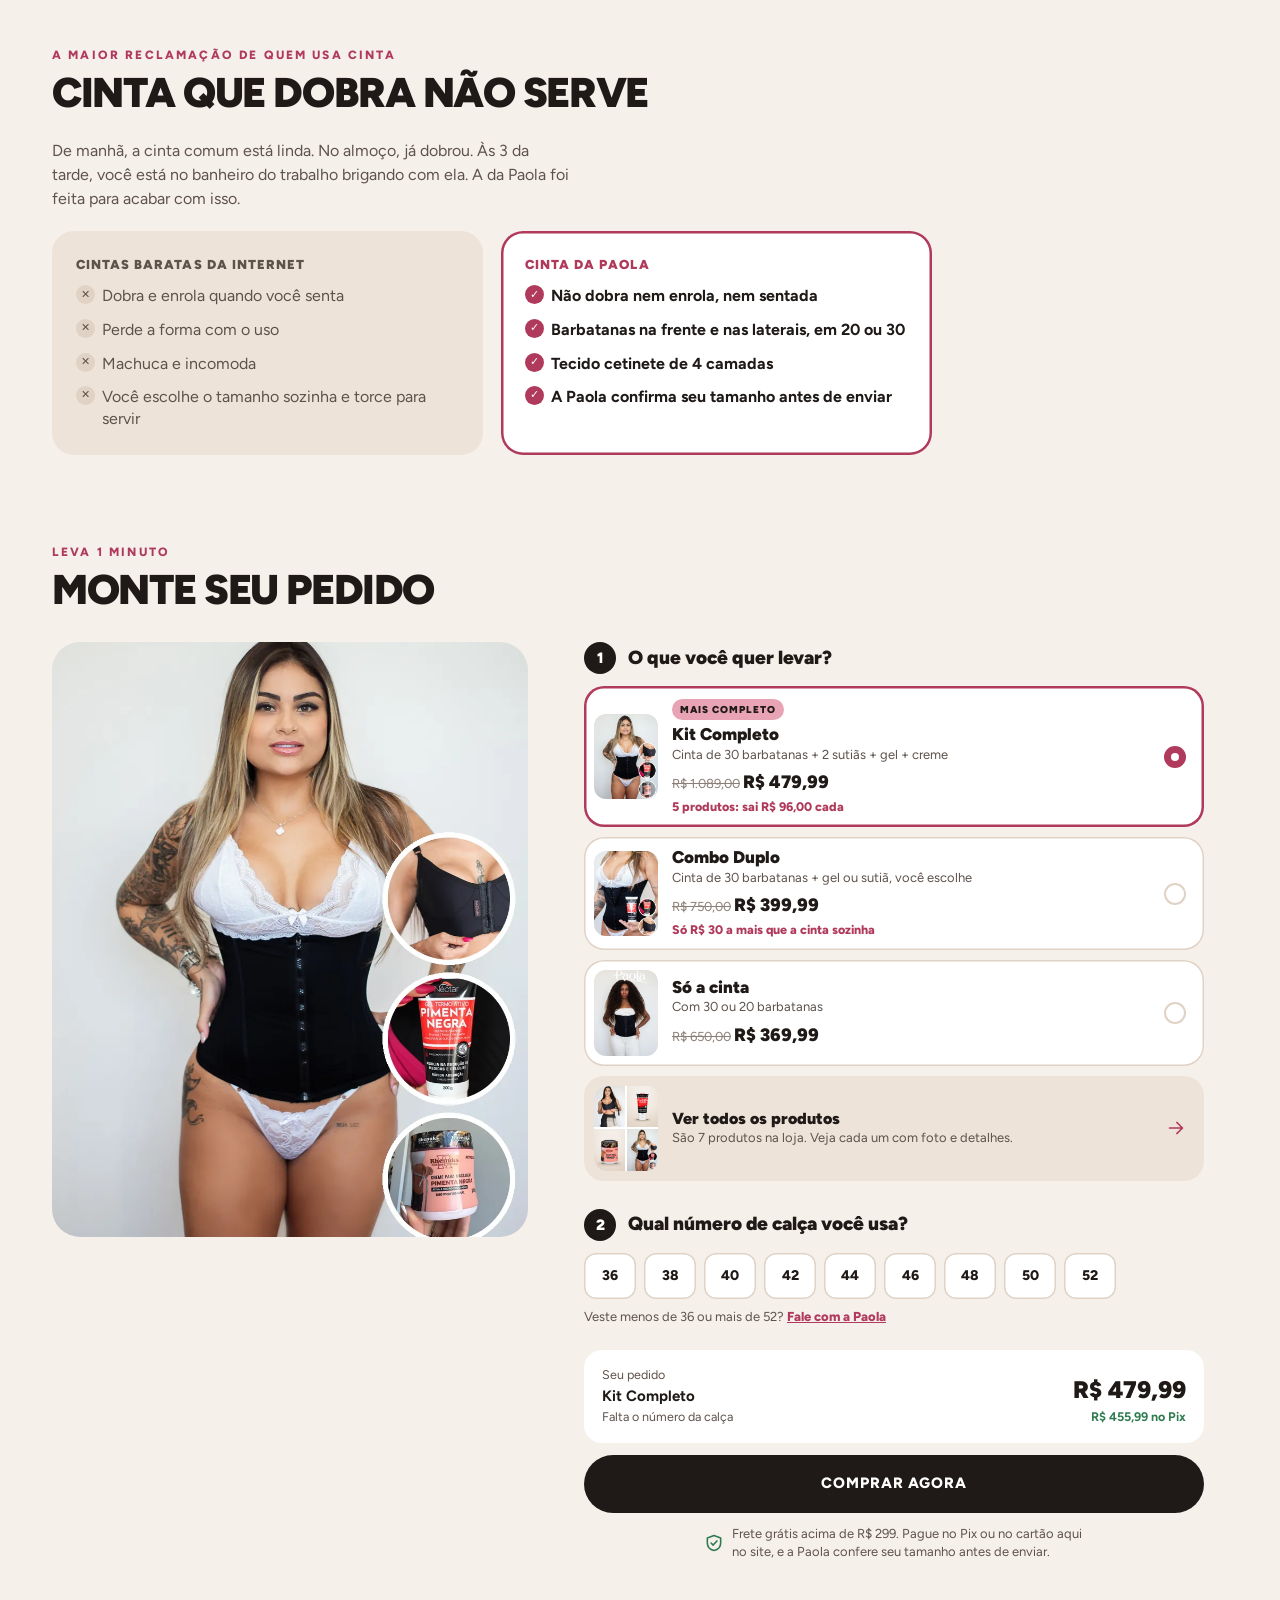
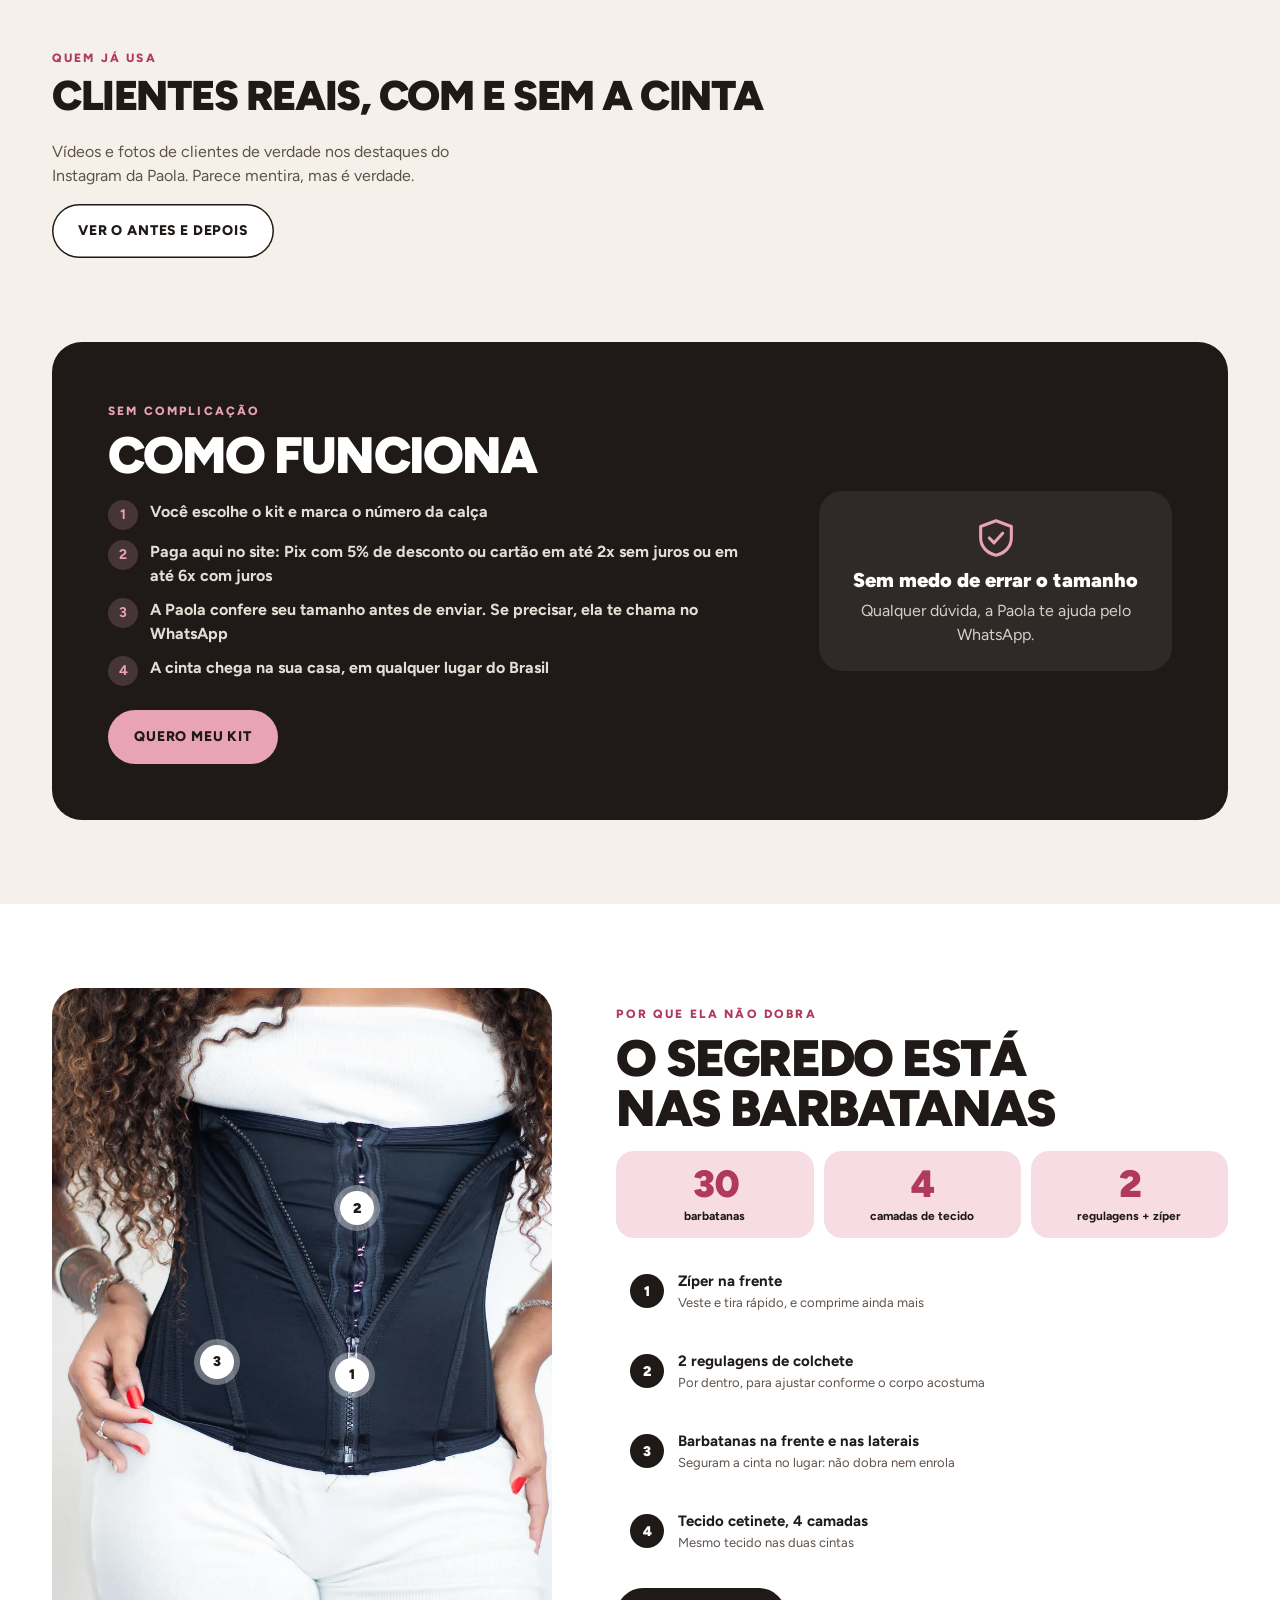
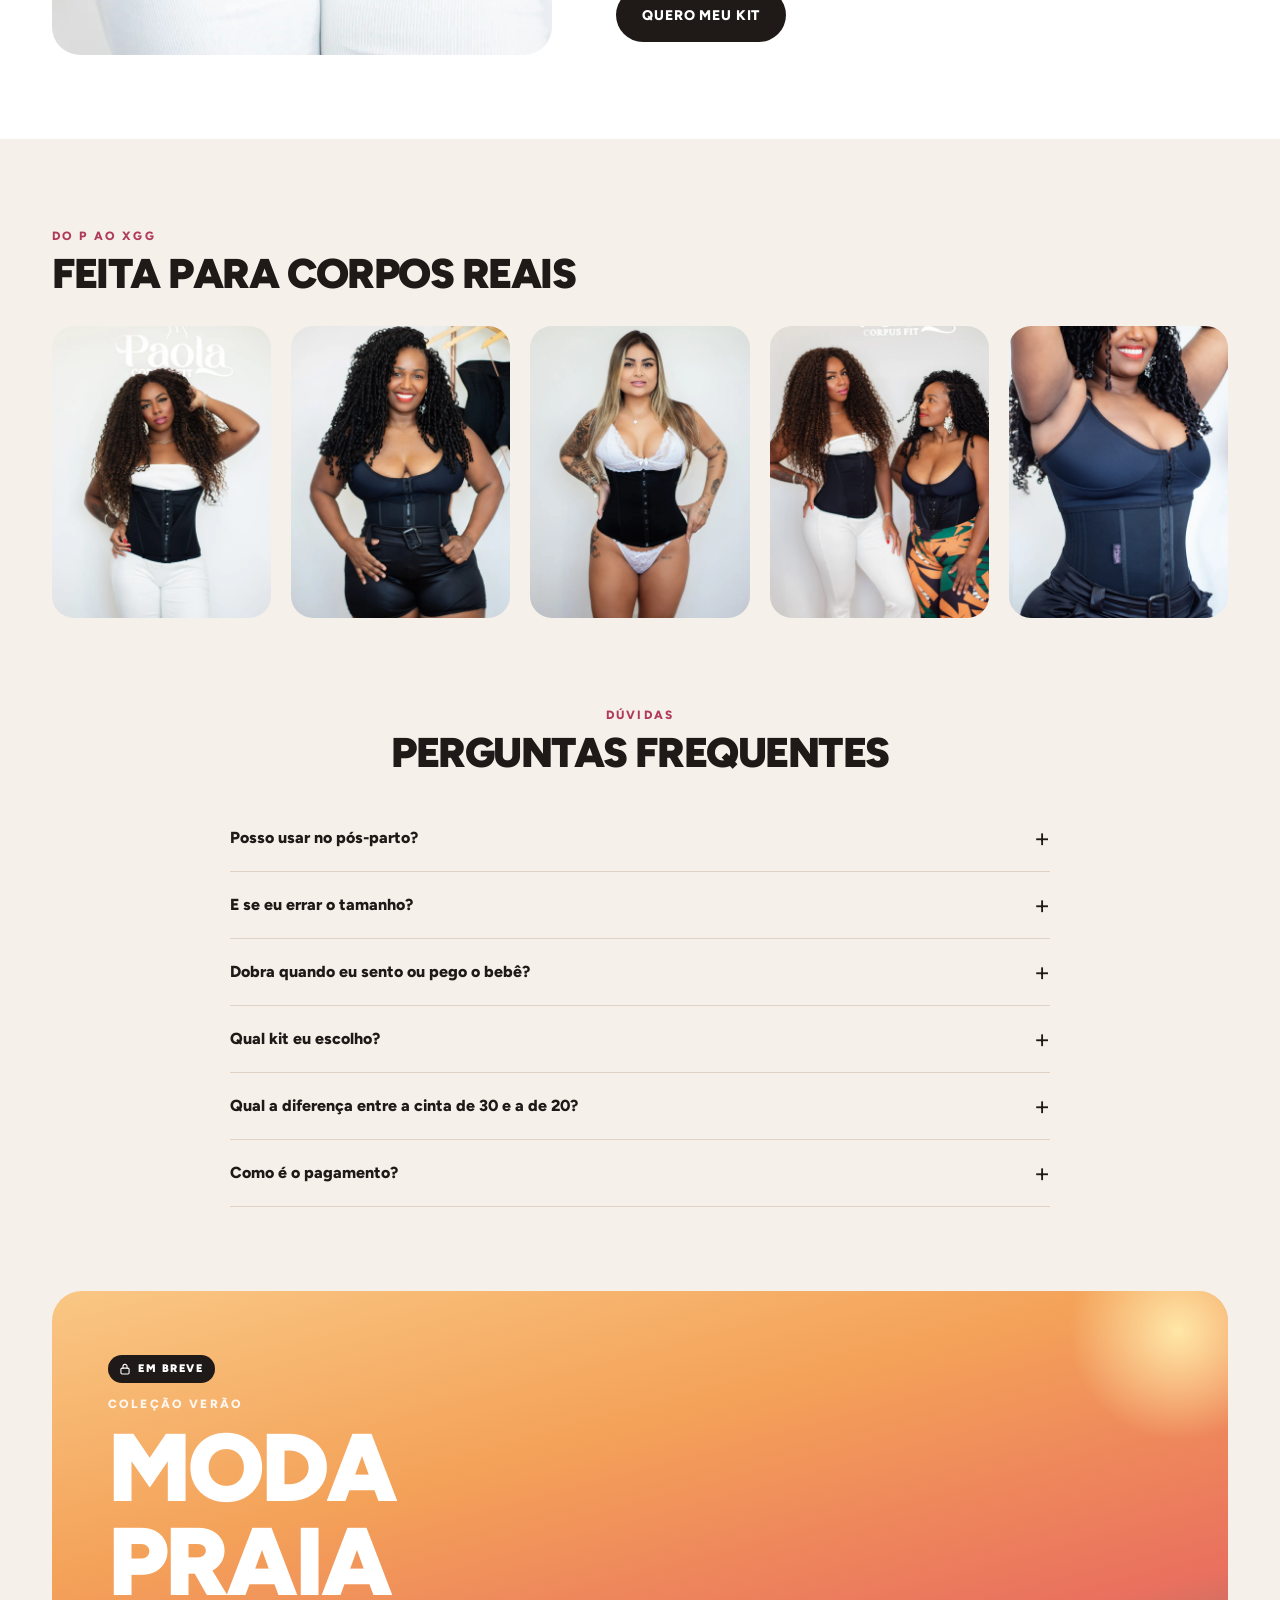
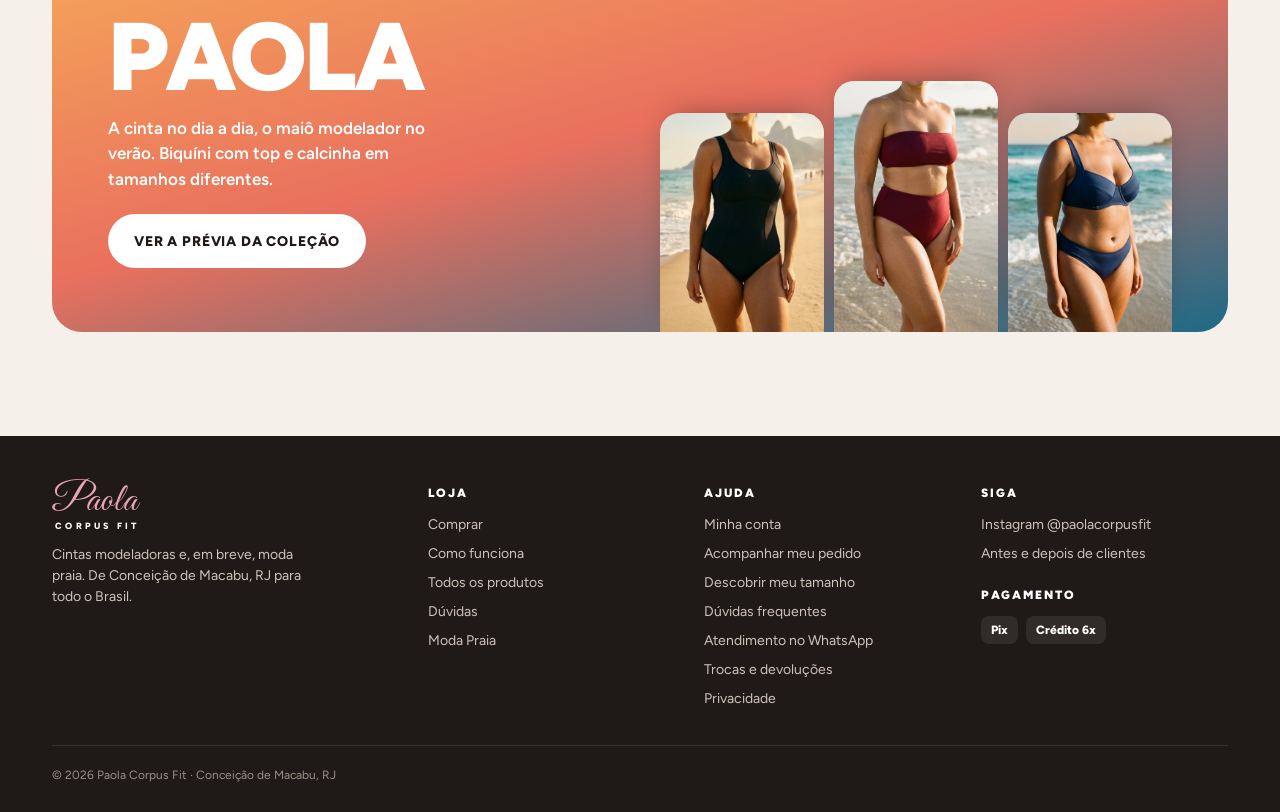
==== commit 602c6cb5: "Atalho do painel para a administração e painel como app no celular - Loja: botão "Painel" no topo e " ====
--- a/index.html
+++ b/index.html
@@ -16,7 +16,7 @@
   <meta property="og:image" content="https://paolacorpusfit.com.br/img/og-real.jpg">
   <link rel="icon" href="img/favicon.svg" type="image/svg+xml">
   <link rel="preload" href="fonts/figtree.woff2" as="font" type="font/woff2" crossorigin>
-  <link rel="stylesheet" href="css/estilo.css?v=16">
+  <link rel="stylesheet" href="css/estilo.css?v=17">
 </head>
 <body data-pagina="inicio">
   <div id="topo"></div>
@@ -232,7 +232,7 @@
   <script src="js/dados.js?v=7"></script>
   <script src="js/frete.js?v=1"></script>
   <script src="js/config.js"></script>
-  <script src="js/catalogo.js?v=10"></script>
-  <script src="js/app.js?v=22"></script>
+  <script src="js/catalogo.js?v=11"></script>
+  <script src="js/app.js?v=23"></script>
 </body>
 </html>
--- a/css/estilo.css
+++ b/css/estilo.css
@@ -1061,3 +1061,13 @@
 .texto-legal a { color: var(--vinho); font-weight: 700; text-decoration: underline; text-underline-offset: 3px; }
 .tl-data { margin-top: 28px !important; font-size: 13px !important; color: var(--tinta-3) !important; }
 .ck-politicas a { color: var(--vinho); font-weight: 700; text-decoration: underline; }
+
+/* Atalho do painel: só para a administração da loja */
+.painel-btn { display: inline-flex; align-items: center; justify-content: center; gap: 6px; flex: none; width: 40px; height: 40px; border-radius: 999px; background: var(--tinta); color: var(--branco); }
+.painel-btn svg { width: 18px; height: 18px; }
+.painel-btn span { display: none; }
+@media (min-width: 900px) { .painel-btn { width: auto; padding: 0 14px 0 12px; font-size: 13px; font-weight: 800; } .painel-btn span { display: inline; } }
+.admin-atalhos { display: grid; gap: 8px; margin-top: 18px; padding: 14px; border-radius: 18px; background: var(--rosa-2); }
+.admin-atalhos .btn { min-height: 48px; padding: 0 16px; font-size: 13px; }
+.painel-btn[hidden], .admin-atalhos[hidden] { display: none; }
+.conta-admin { margin: 0; }
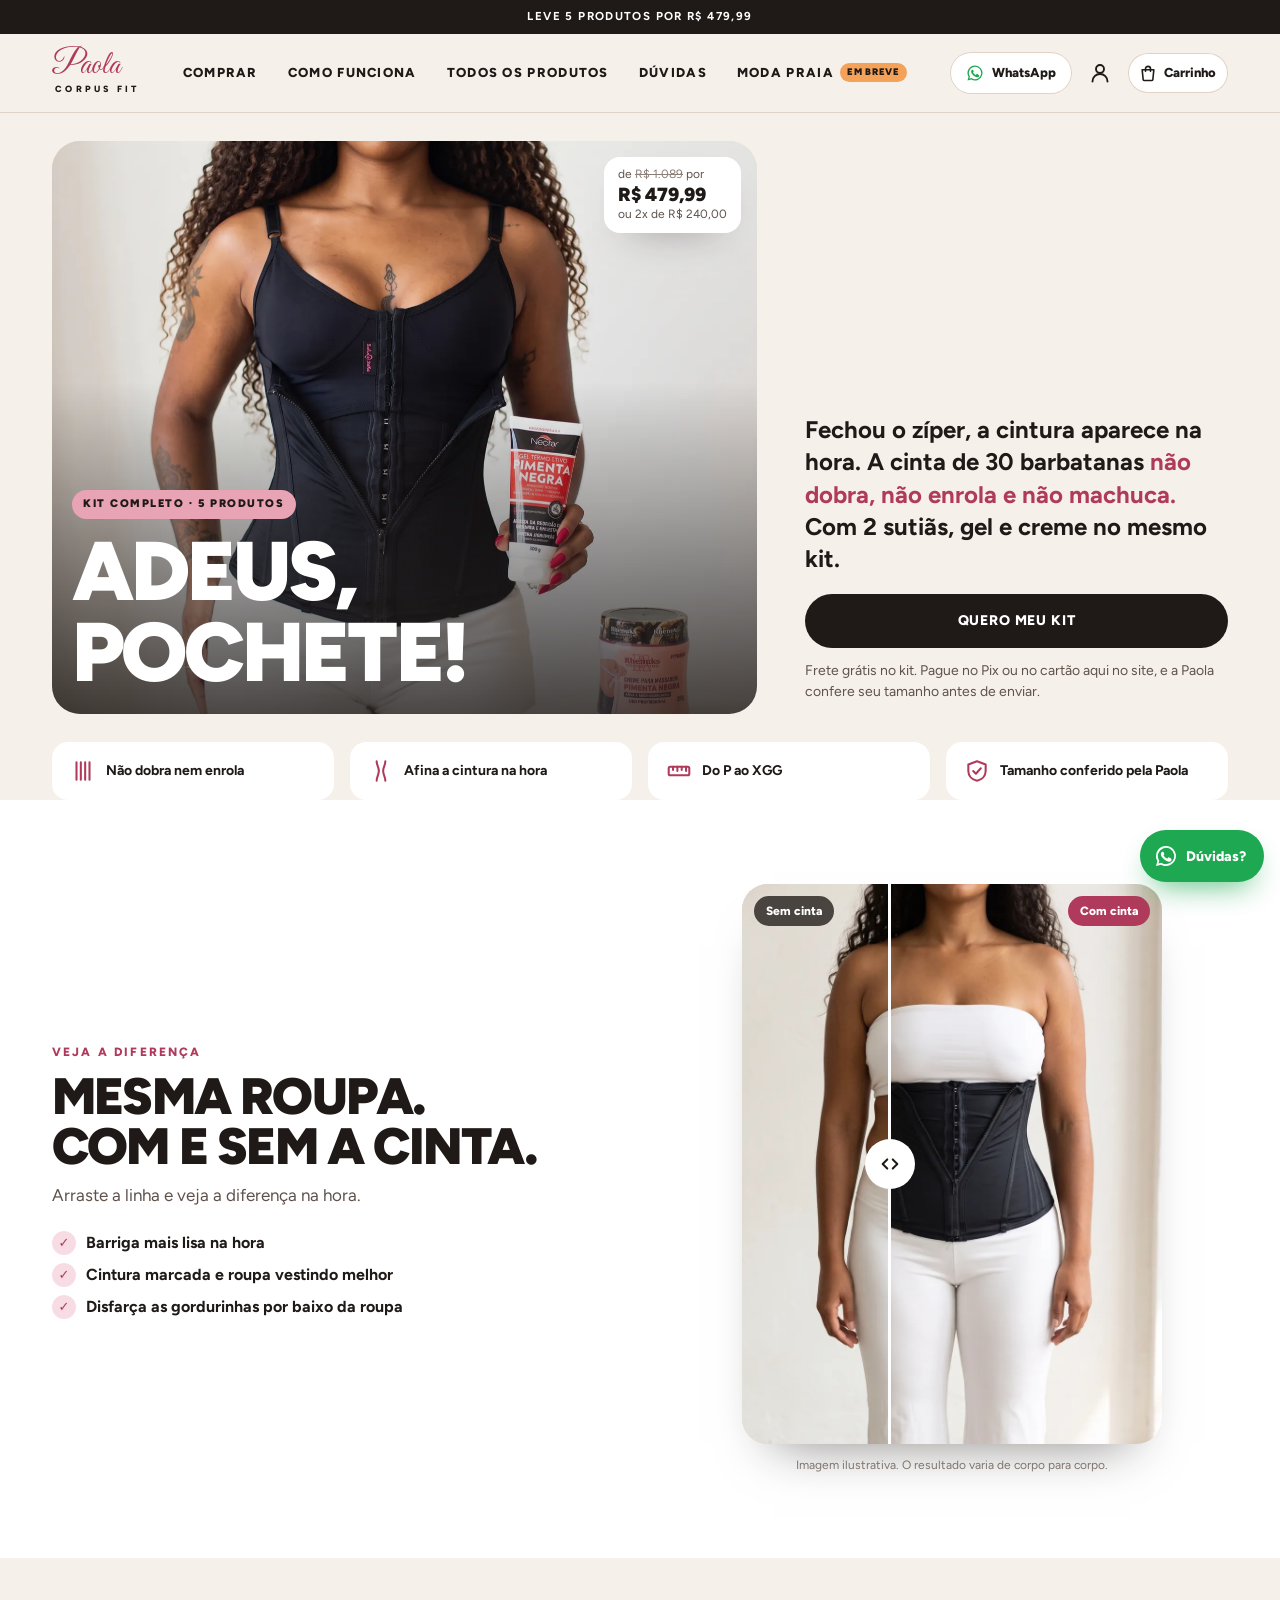
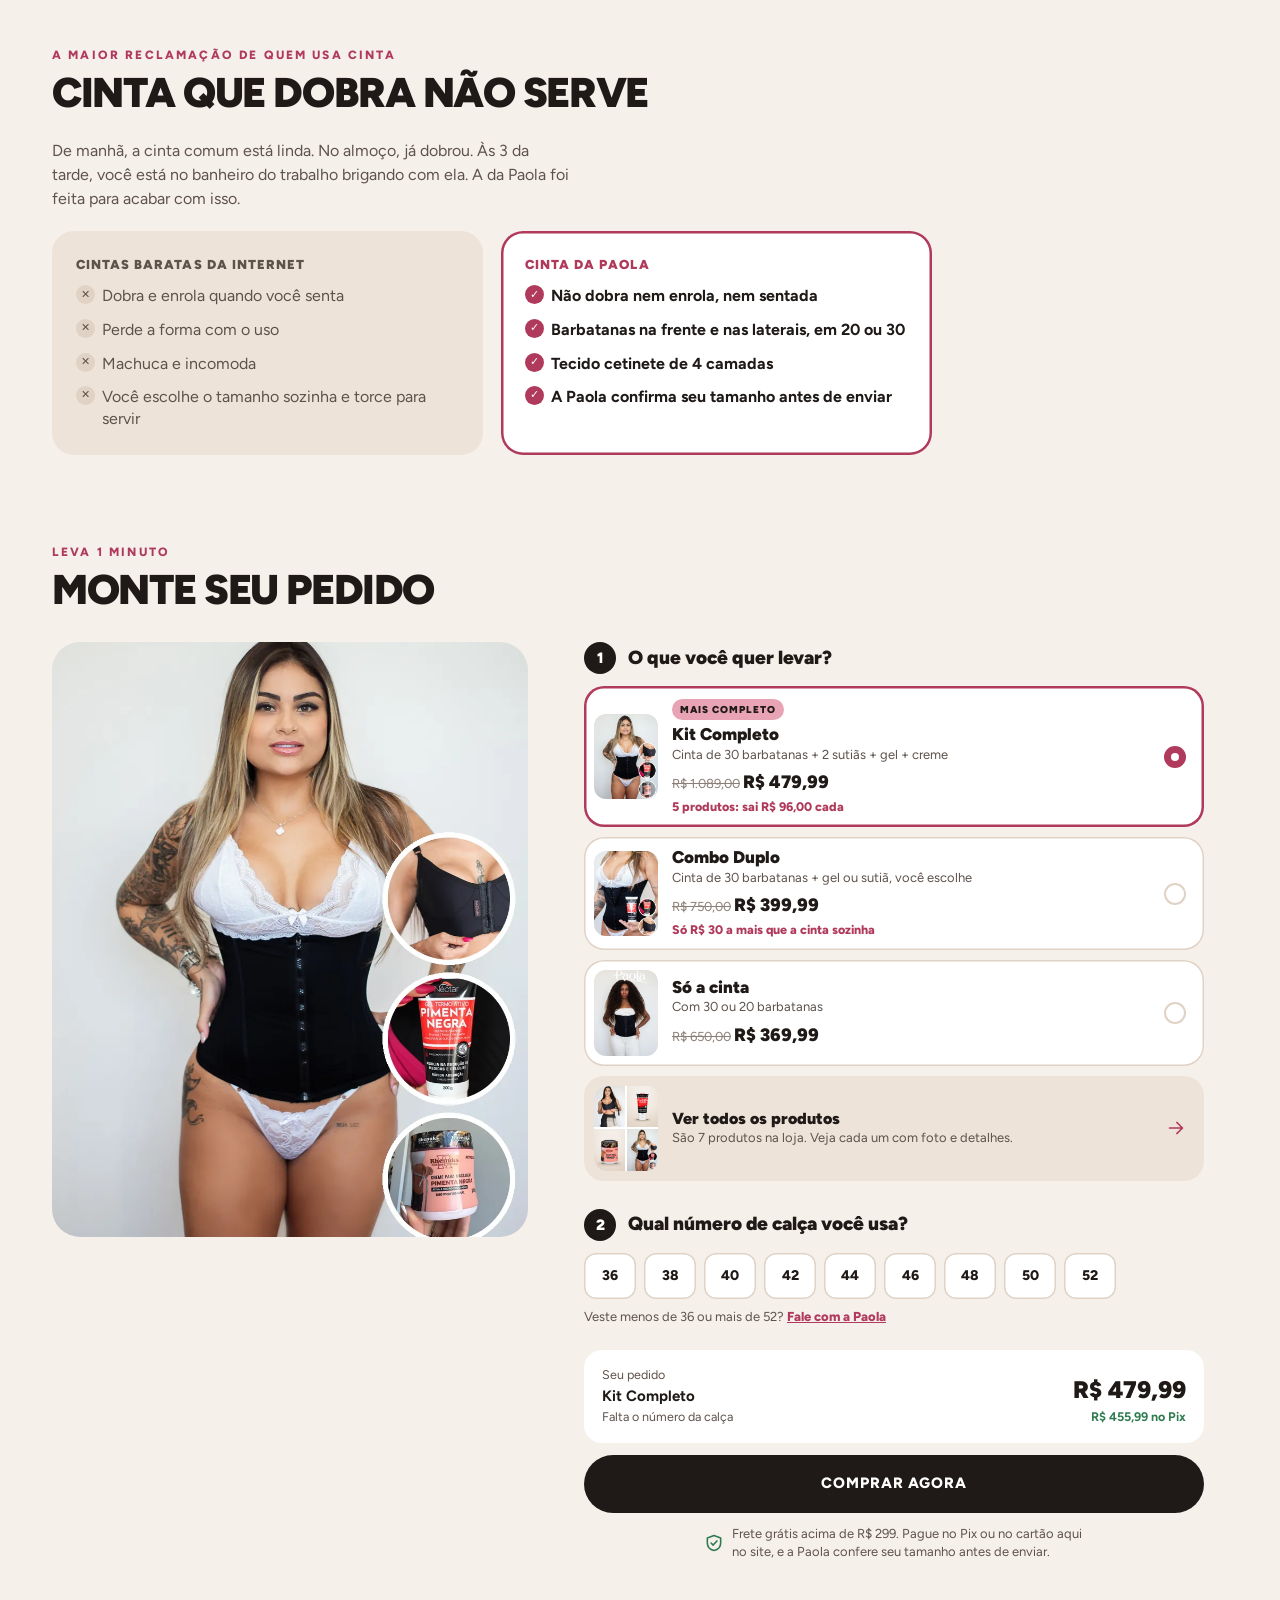
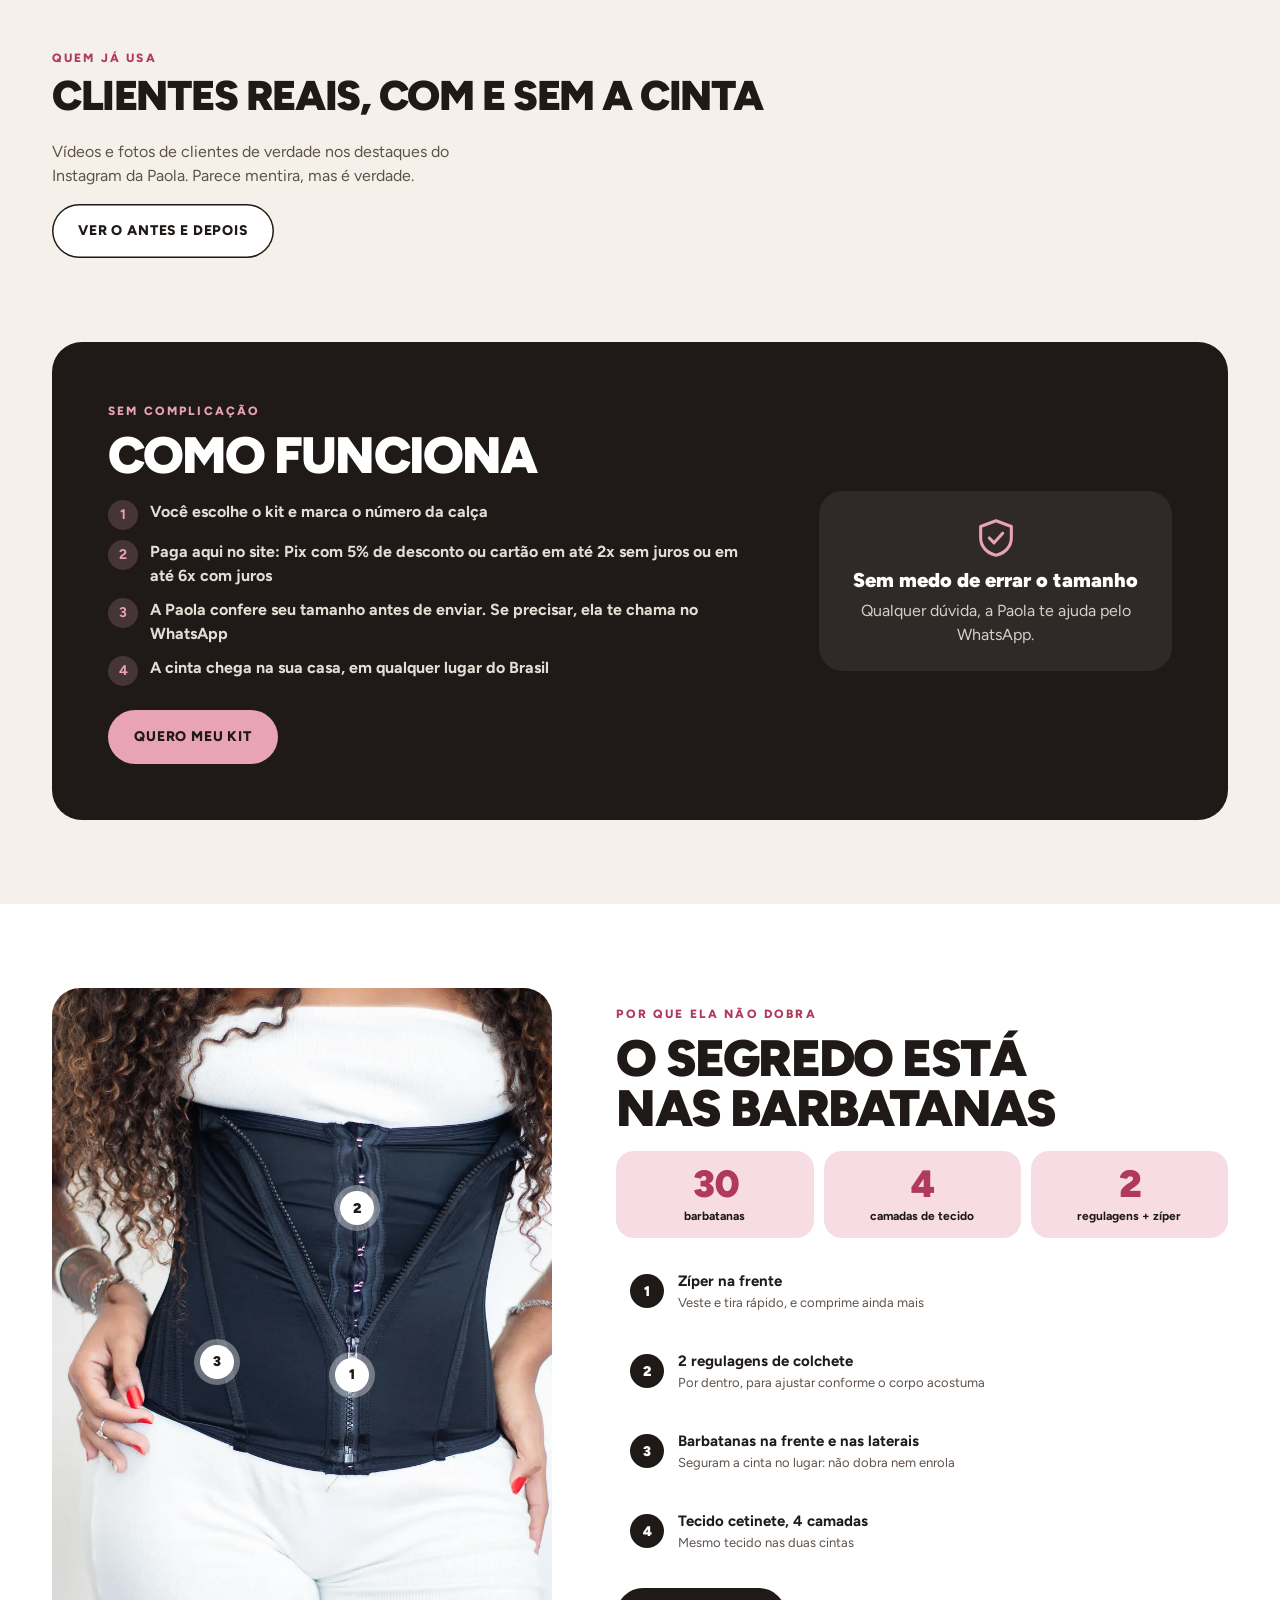
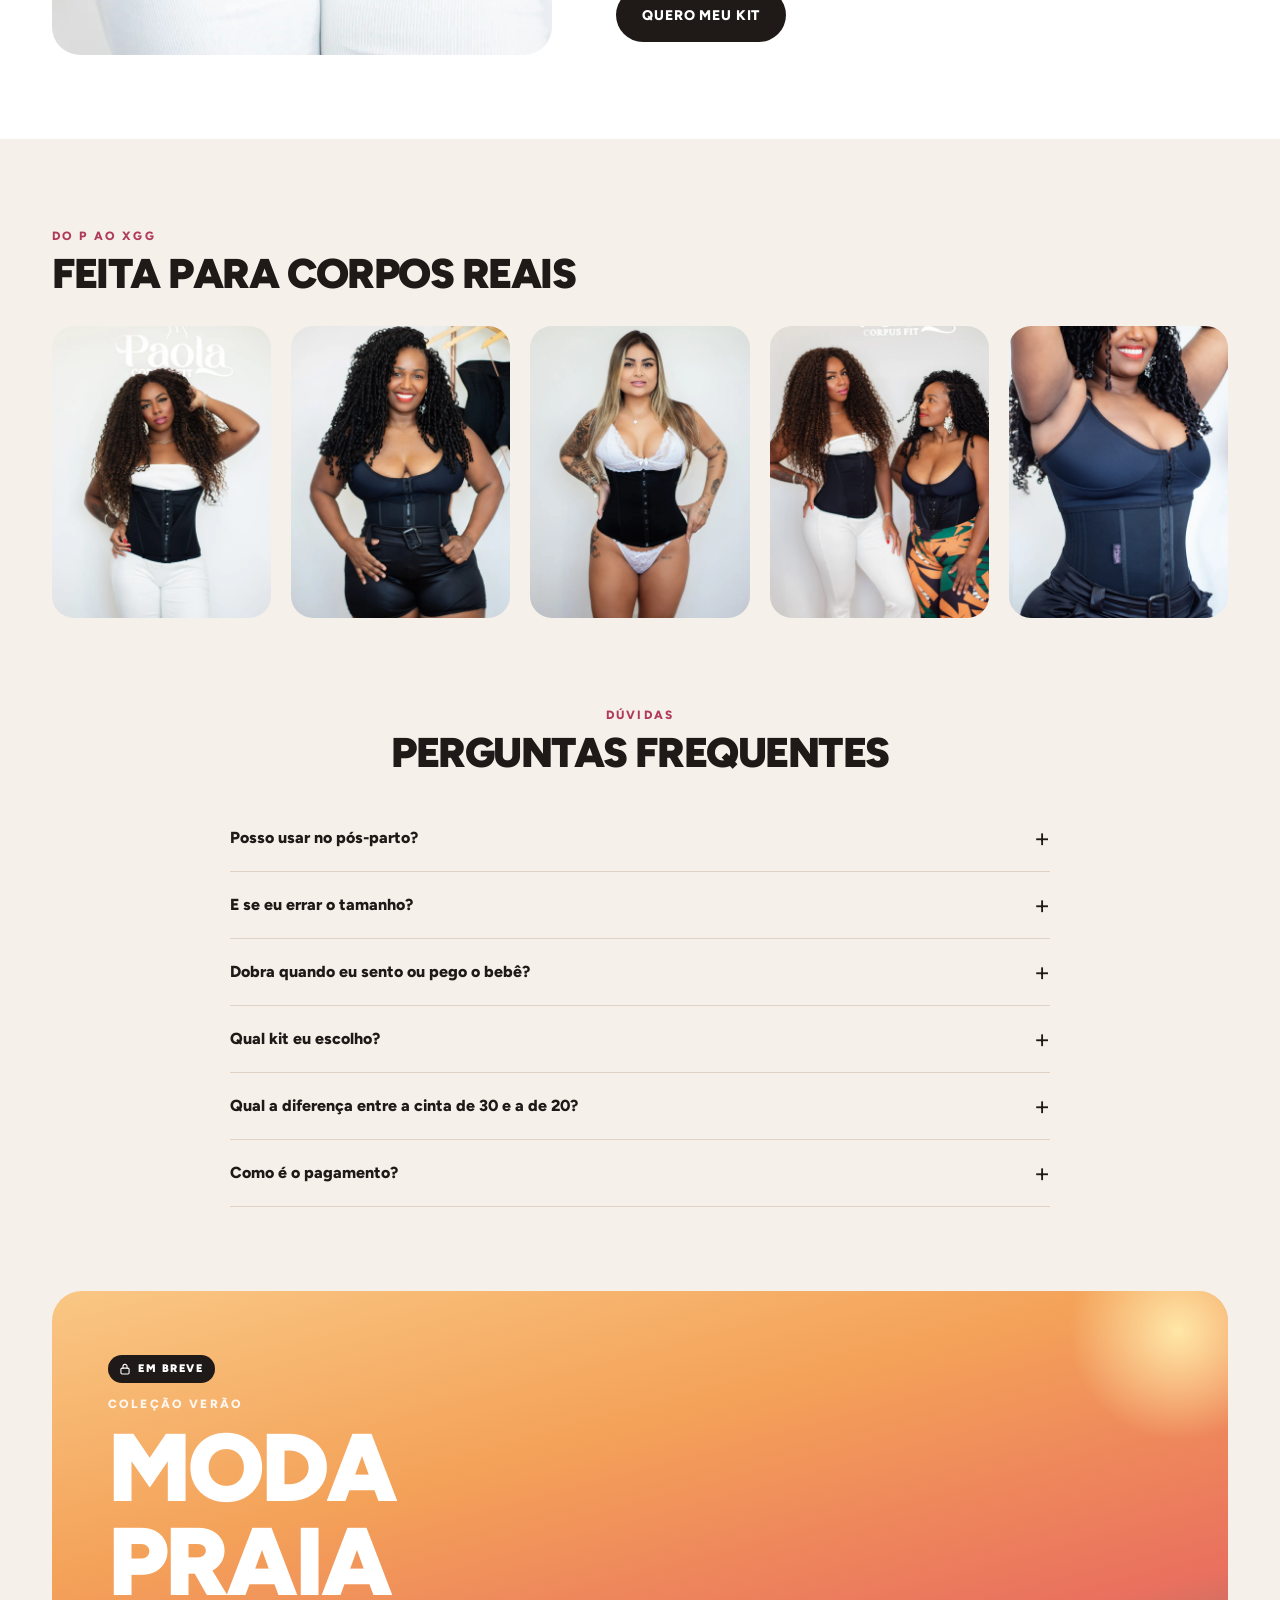
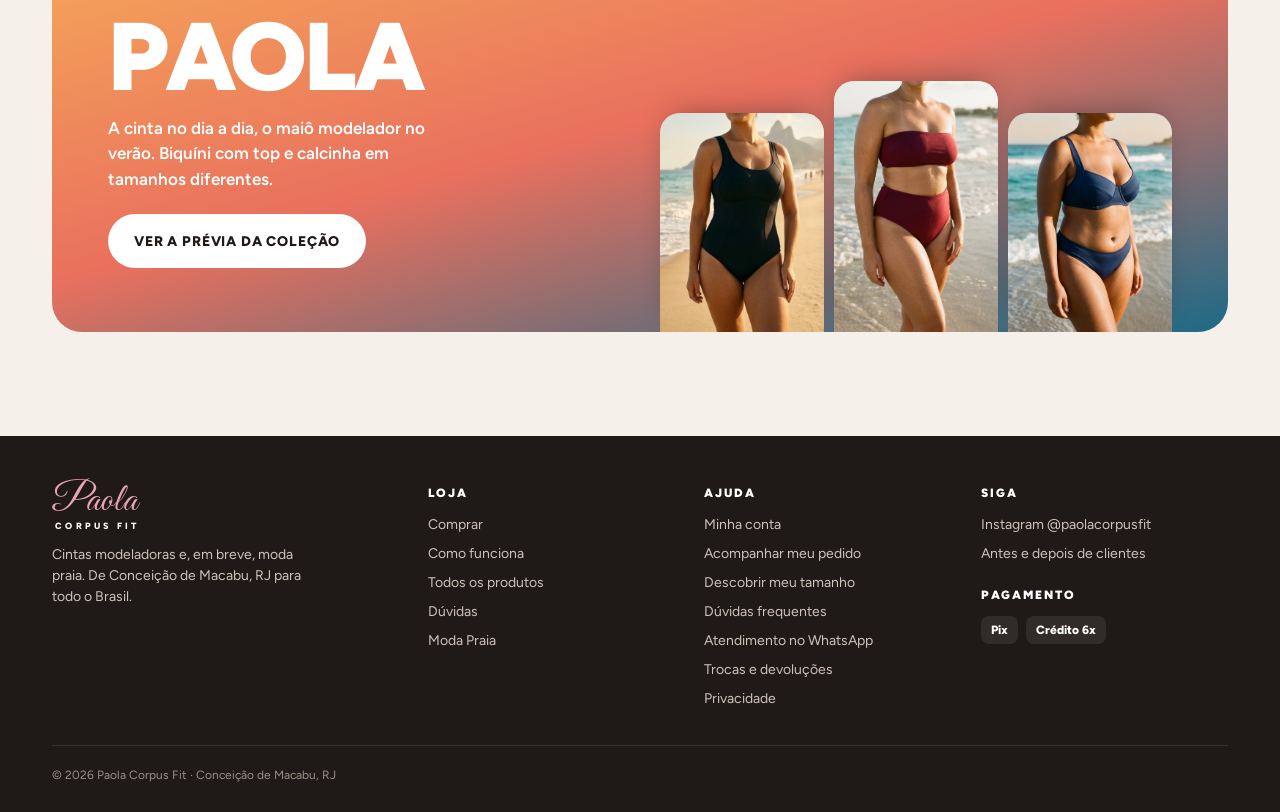
==== commit 3d632e02: "Prazo de postagem no painel e troca de tamanho nas dúvidas - Painel (Loja > Frete): campo "Prazo par" ====
--- a/index.html
+++ b/index.html
@@ -201,7 +201,7 @@
         <div class="titulo-sec" style="justify-content:center;text-align:center"><div><span class="sobre">Dúvidas</span><h2 class="titulo">Perguntas frequentes</h2></div></div>
         <div class="faq">
           <details><summary>Posso usar no pós-parto?</summary><p>Pode, com a liberação do seu médico. Depois da gravidez, ela segura a barriga e marca a cintura enquanto você usa, e você volta a se sentir bem nas suas roupas.</p></details>
-          <details><summary>E se eu errar o tamanho?</summary><p>Por isso a Paola confere antes de enviar. Você escolhe pelo número da calça ou short (do P ao XGG, até o 52) e, no WhatsApp, ela confirma o tamanho com você por uma foto de frente.</p></details>
+          <details><summary>E se eu errar o tamanho?</summary><p>Por isso a Paola confere antes de enviar. Você escolhe pelo número da calça ou short (do P ao XGG, até o 52) e, no WhatsApp, ela confirma o tamanho com você por uma foto de frente. Se mesmo assim não servir, ela combina a troca com você. Veja <a href="trocas.html">Trocas e devoluções</a>.</p></details>
           <details><summary>Dobra quando eu sento ou pego o bebê?</summary><p>Não. As barbatanas mantêm a cinta no lugar quando você senta, se abaixa ou se mexe. E ela não marca por baixo da roupa.</p></details>
           <details><summary>Qual kit eu escolho?</summary><p>O Kit Completo traz tudo junto: cinta, 2 sutiãs, gel e creme, e cada produto sai por menos de <span data-v="kit-cada">R$ 96</span>. Se quiser gastar menos, o Combo Duplo (cinta + gel ou sutiã) custa só <span data-v="duplo-a-mais">R$ 30</span> a mais que a cinta sozinha.</p></details>
           <details><summary>Qual a diferença entre a cinta de 30 e a de 20?</summary><p>Só a quantidade de barbatanas: 30 ou 20. Tecido, zíper, regulagens e modelagem são iguais. A de 30 tem mais firmeza na frente e nas laterais. A de 20 é a opção de menor preço, para quem quer a mesma cinta gastando menos.</p></details>
@@ -233,6 +233,6 @@
   <script src="js/frete.js?v=1"></script>
   <script src="js/config.js"></script>
   <script src="js/catalogo.js?v=11"></script>
-  <script src="js/app.js?v=23"></script>
+  <script src="js/app.js?v=24"></script>
 </body>
 </html>
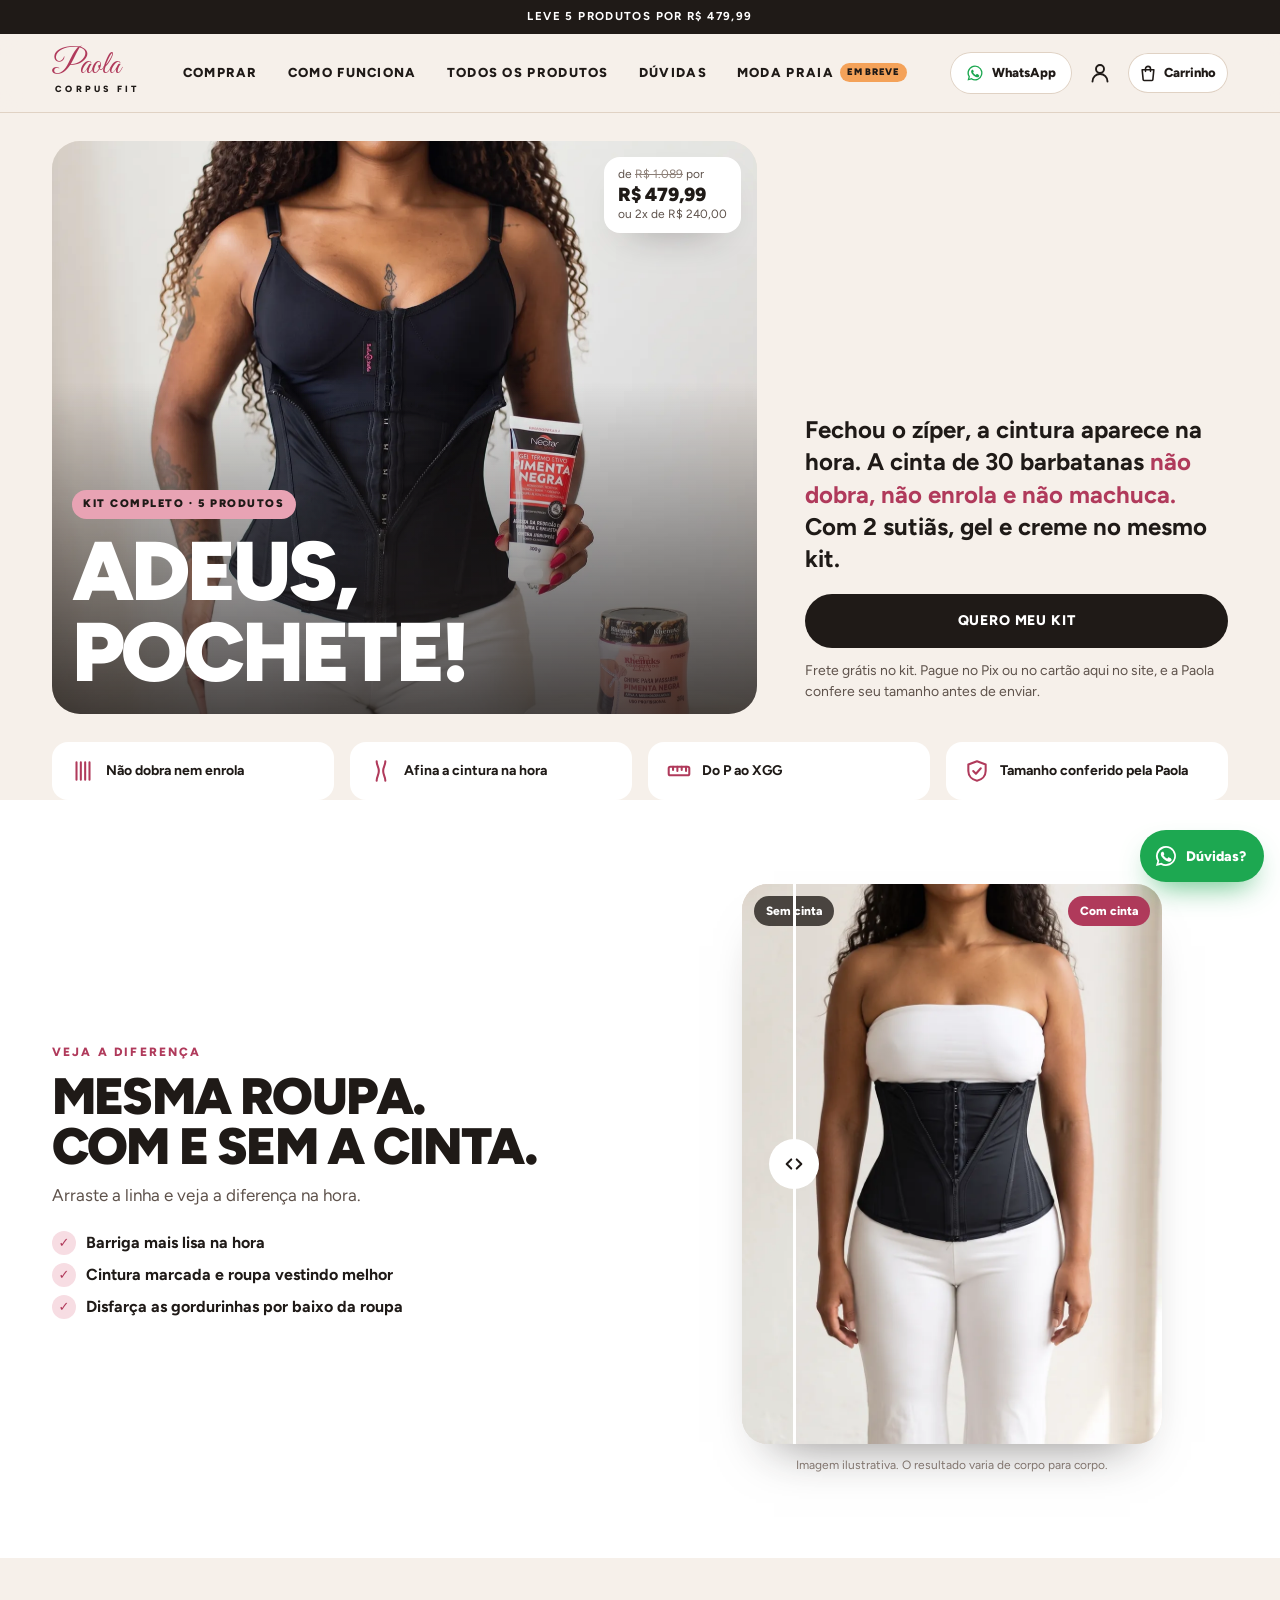
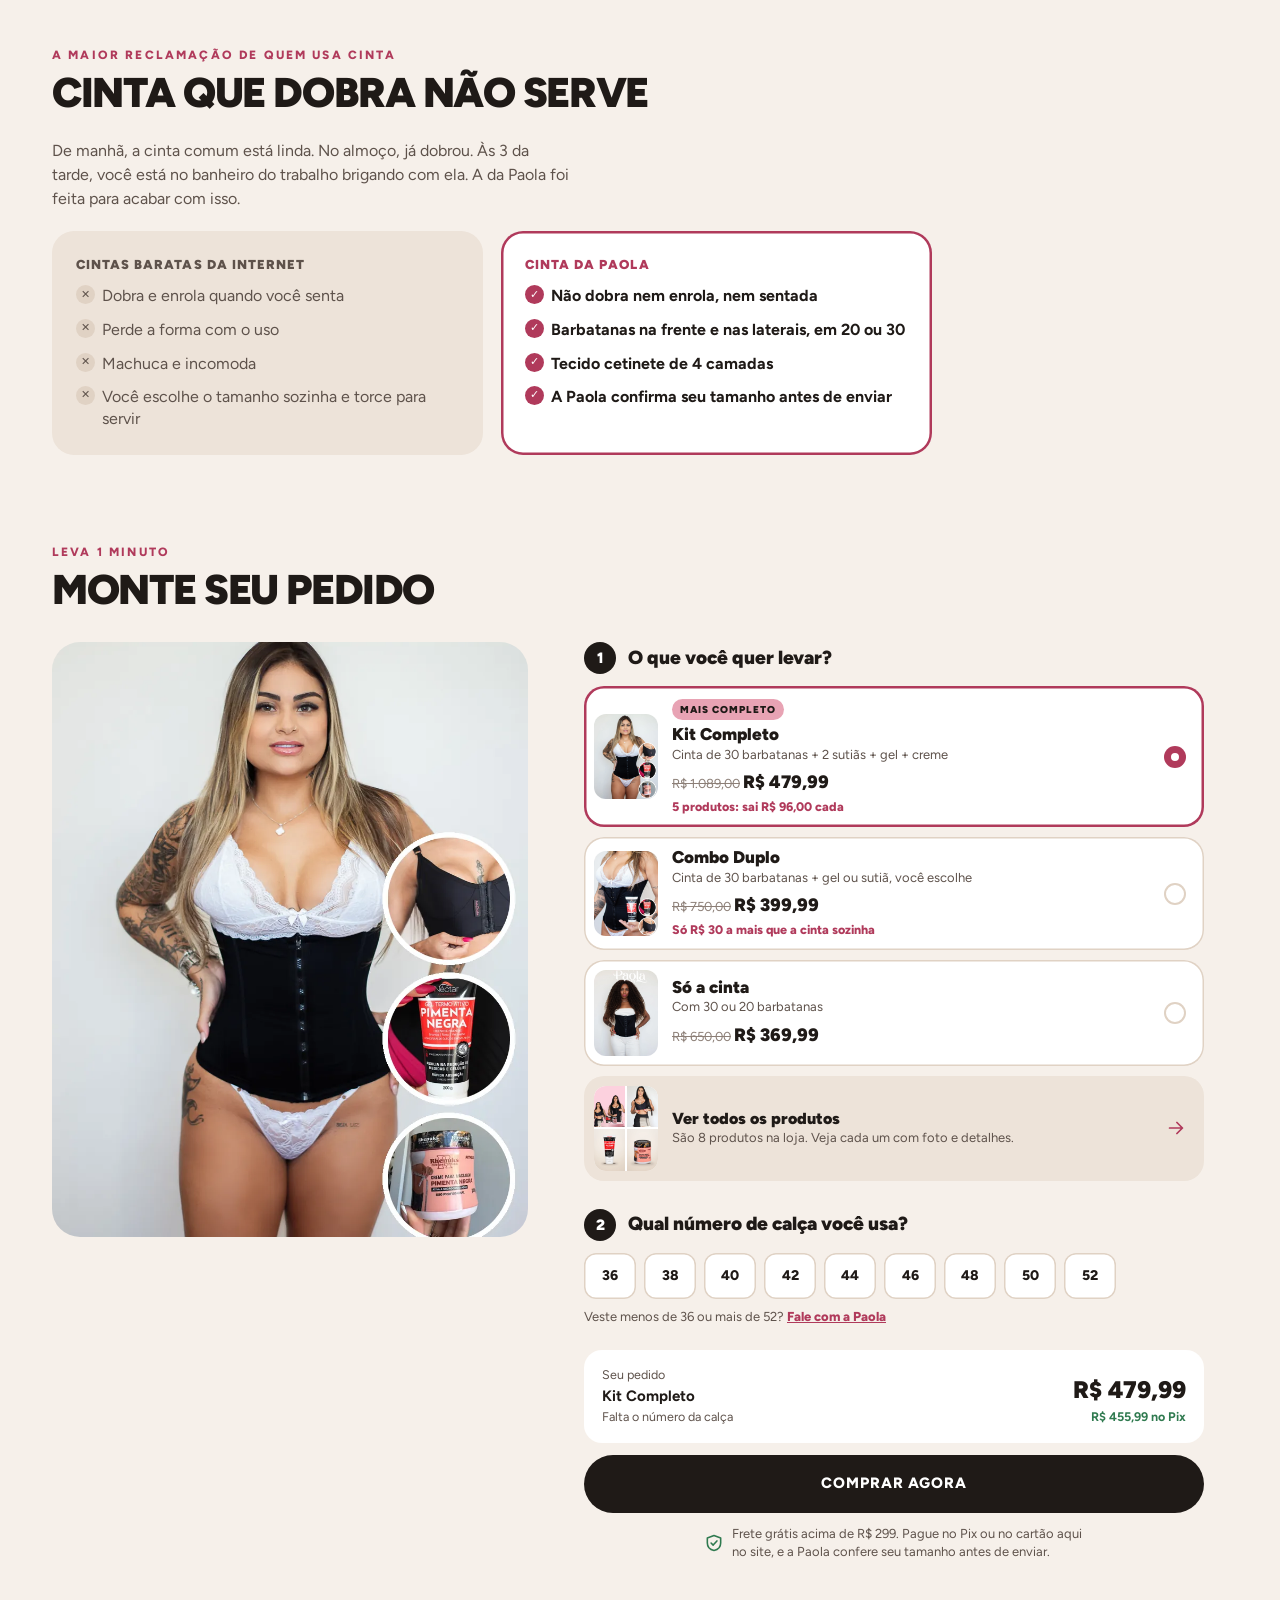
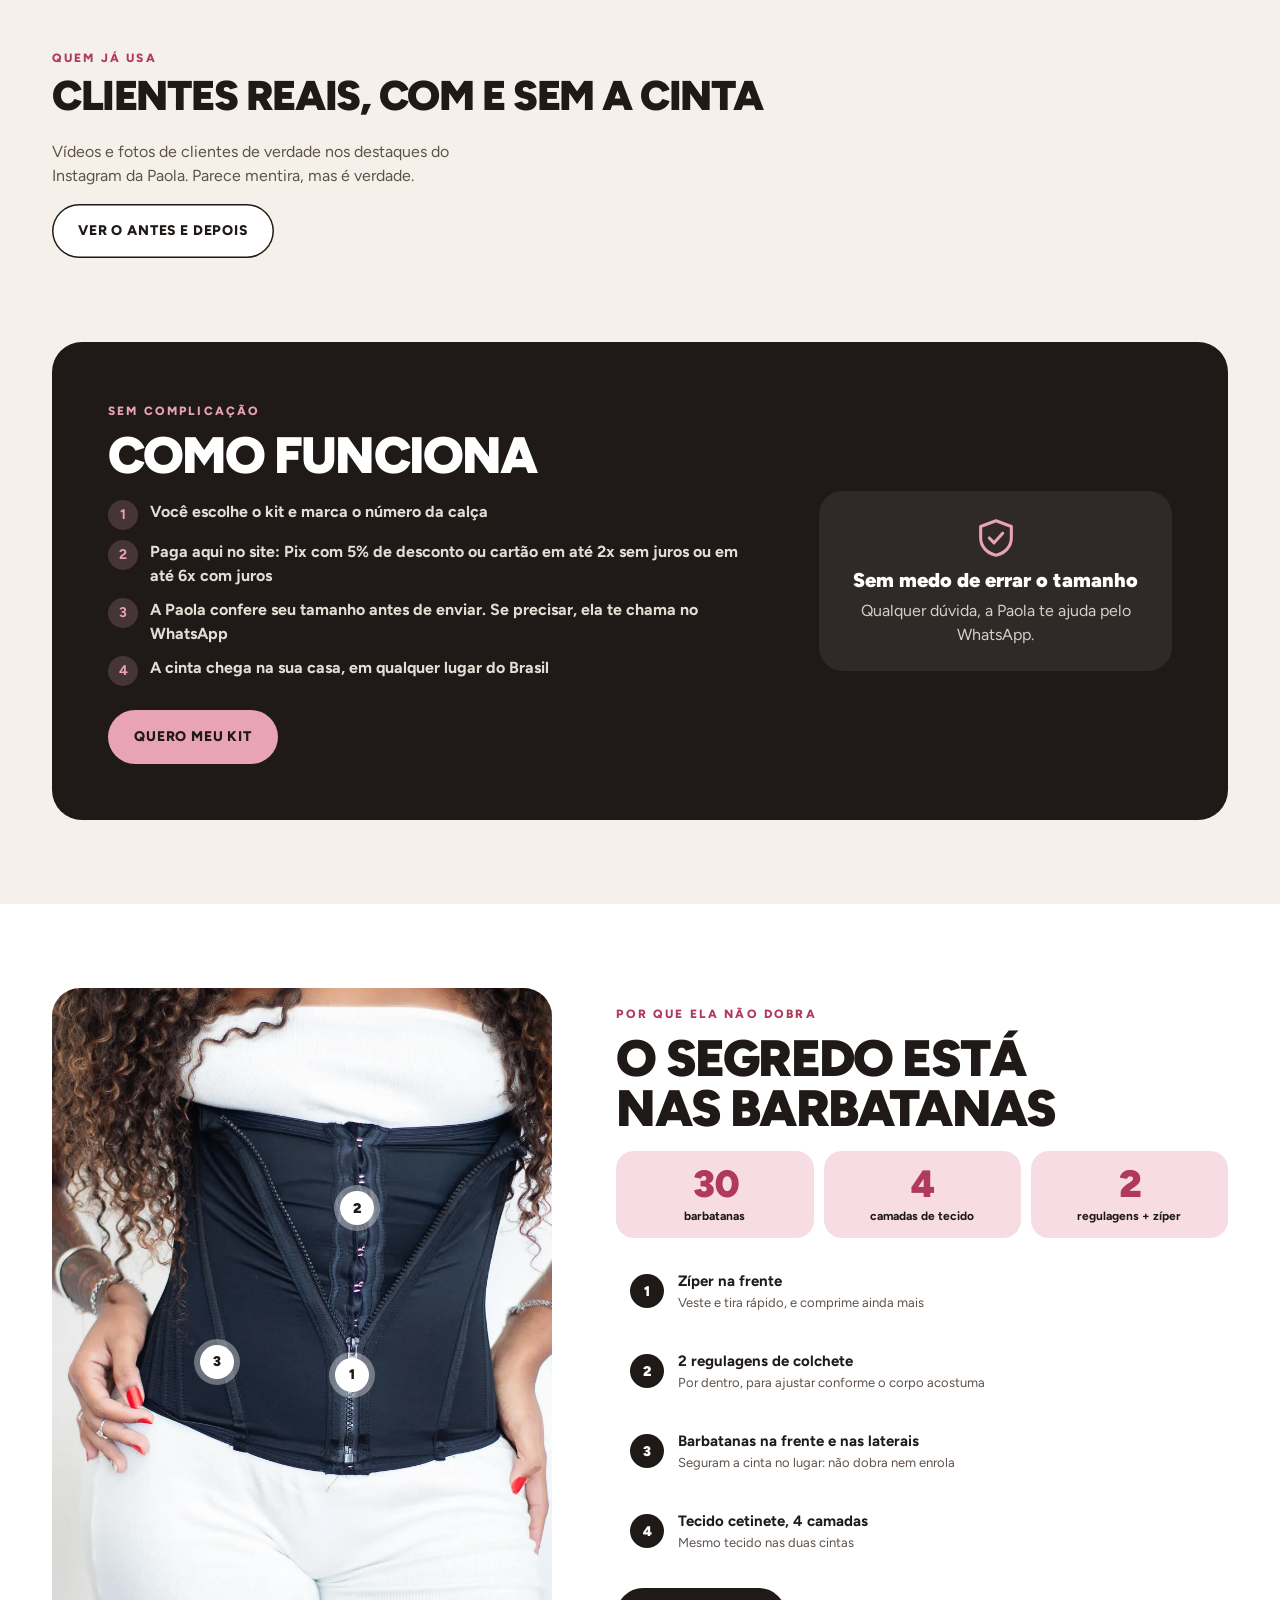
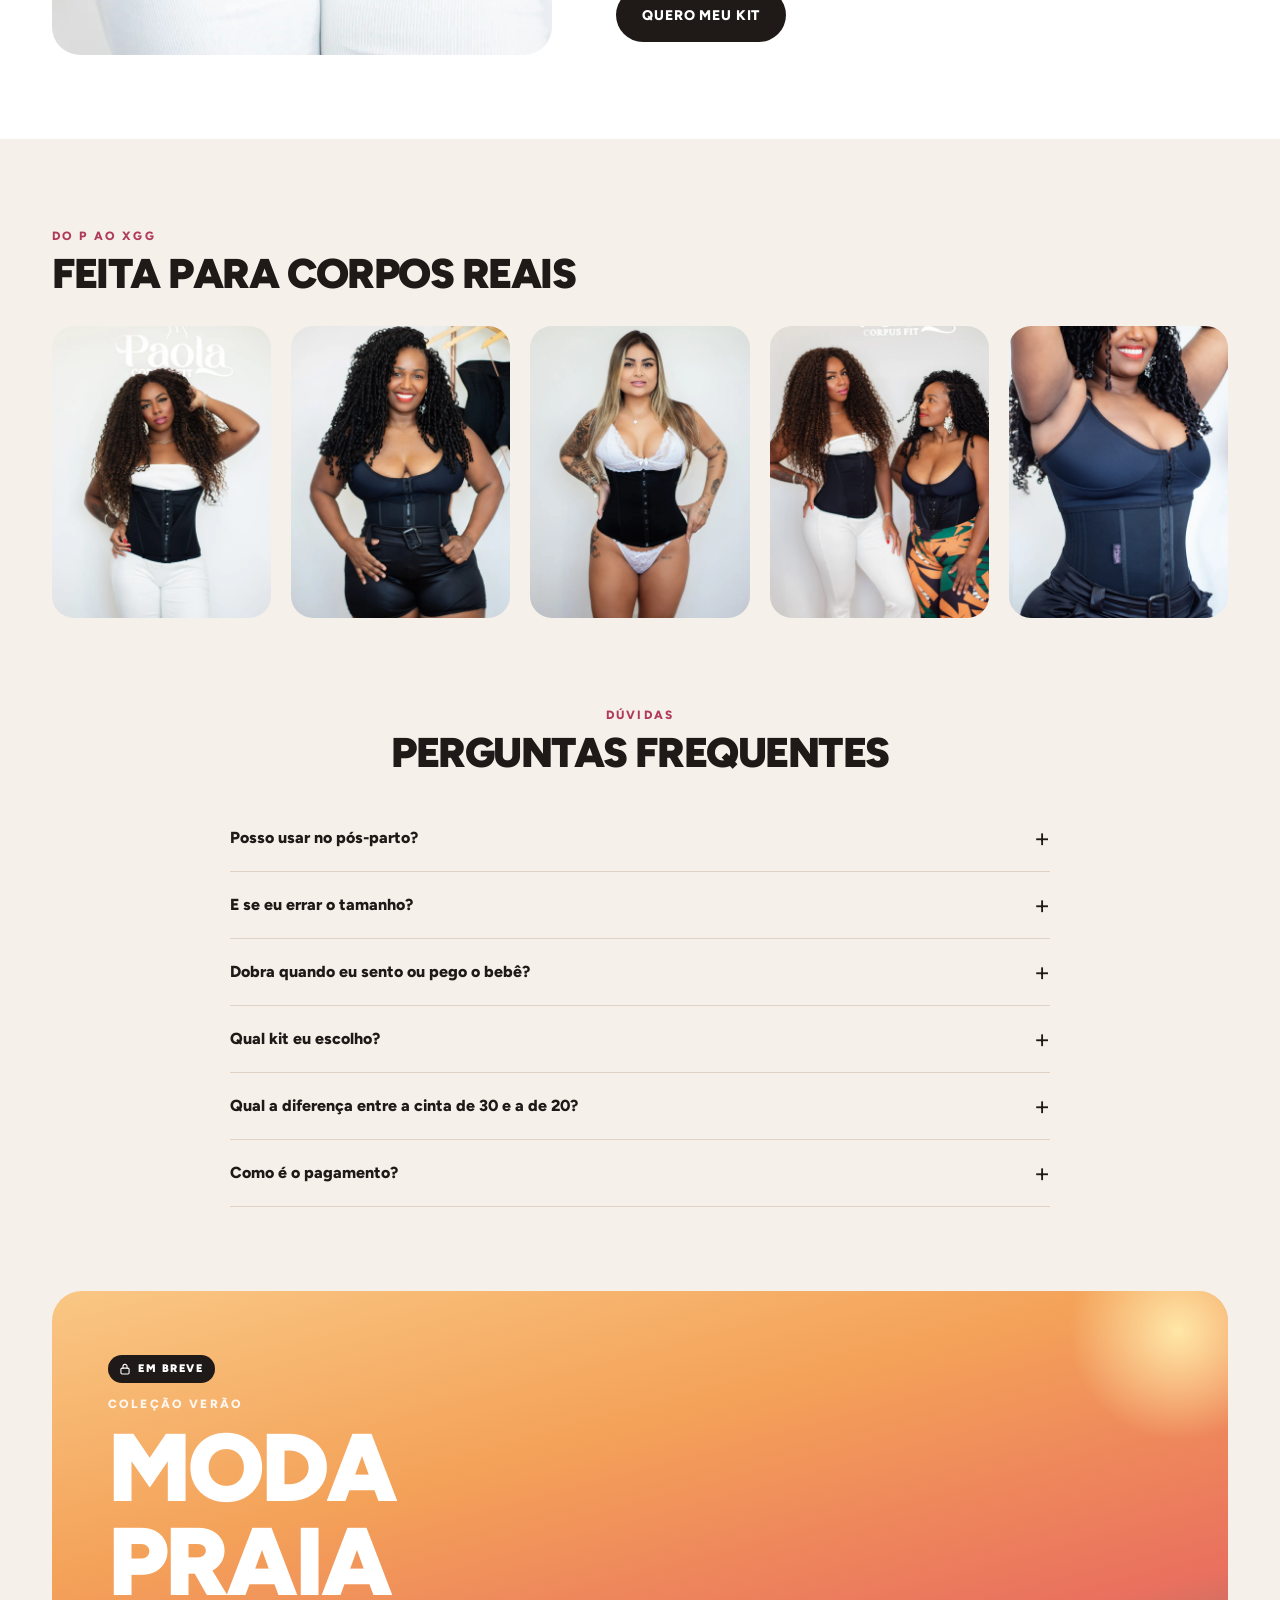
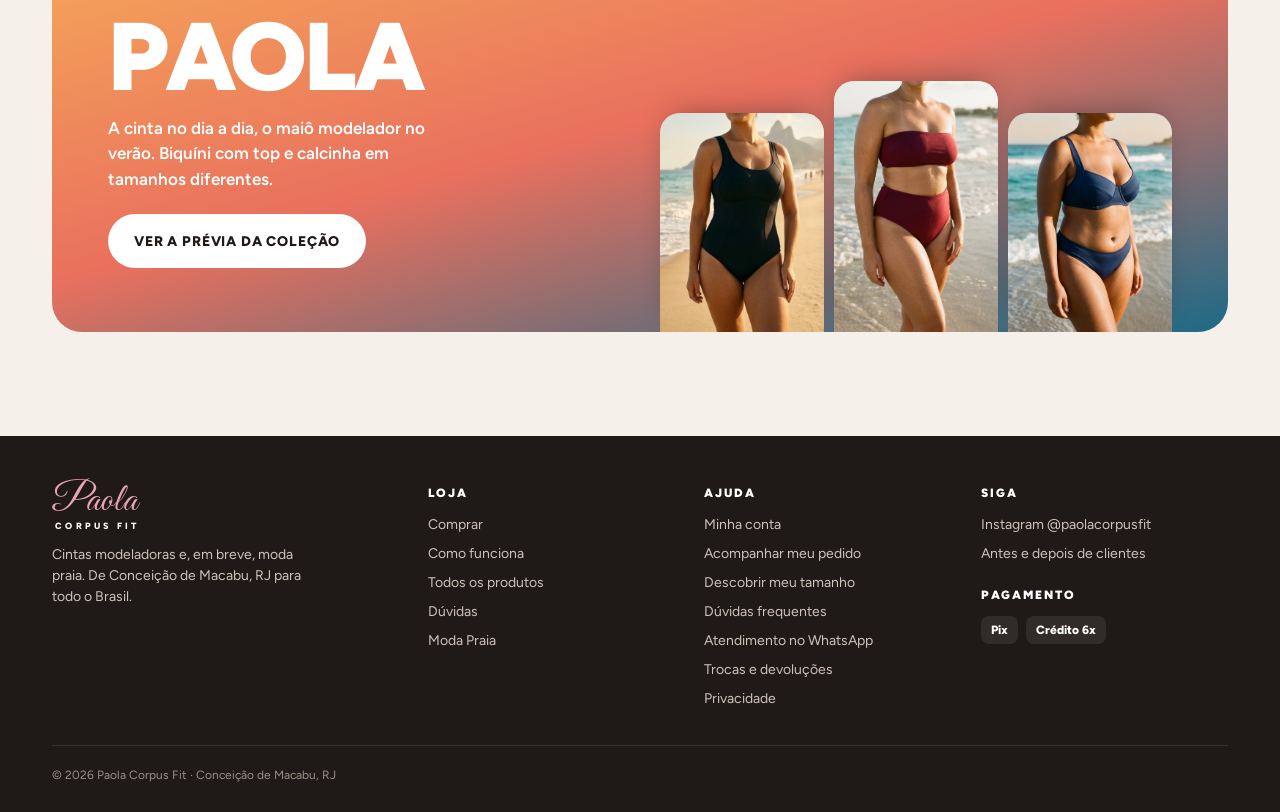
==== commit 908a0315: "Combão dos Sonhos: cinta 30, sutiã, gel e creme por R$ 449,99 - Novo combo (combo-4) com selo "Lança" ====
--- a/index.html
+++ b/index.html
@@ -229,10 +229,10 @@
 
   <div class="barra-prod" id="barra-inicio"><div><small>Kit Completo · 5 produtos</small><b data-v="kit-preco">R$ 479,99</b></div><a class="btn btn-preto" href="#comprar">Quero meu kit</a></div>
   <div id="rodape"></div>
-  <script src="js/dados.js?v=7"></script>
+  <script src="js/dados.js?v=8"></script>
   <script src="js/frete.js?v=1"></script>
   <script src="js/config.js"></script>
   <script src="js/catalogo.js?v=11"></script>
-  <script src="js/app.js?v=24"></script>
+  <script src="js/app.js?v=25"></script>
 </body>
 </html>
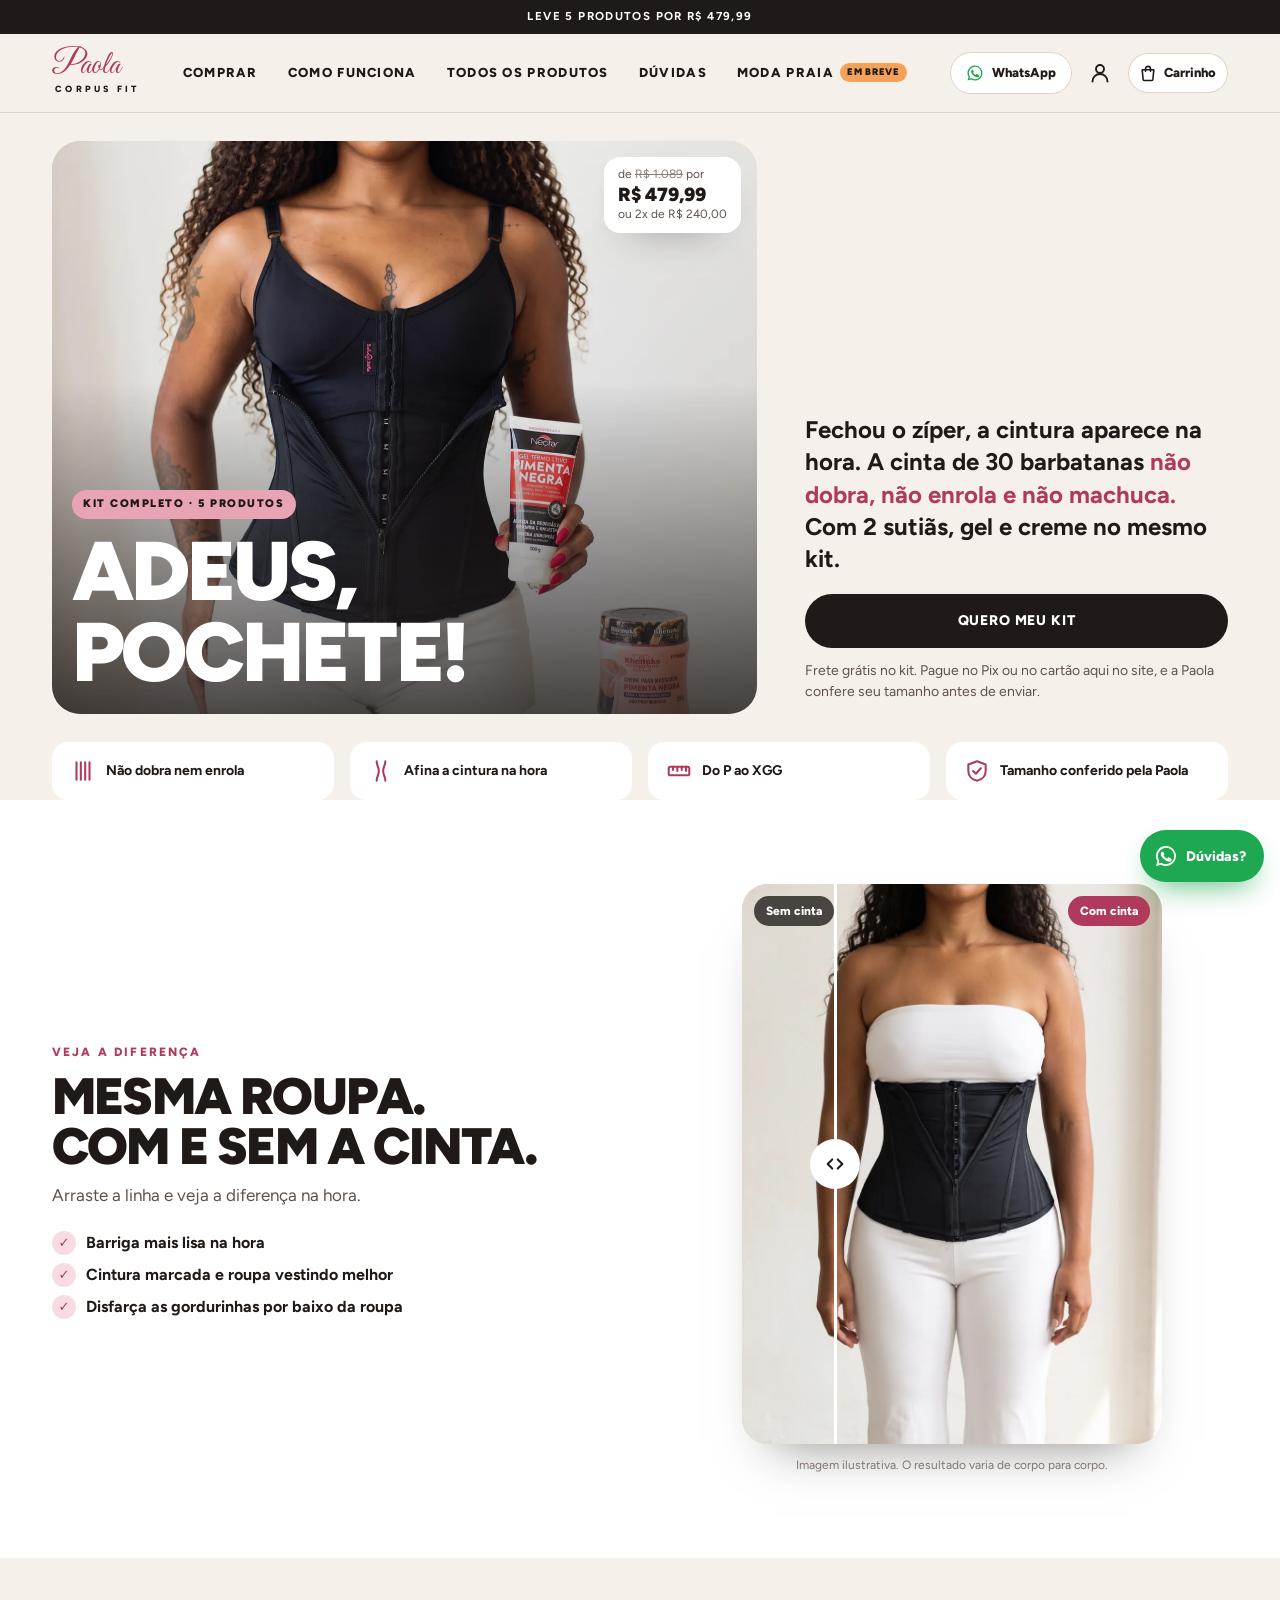
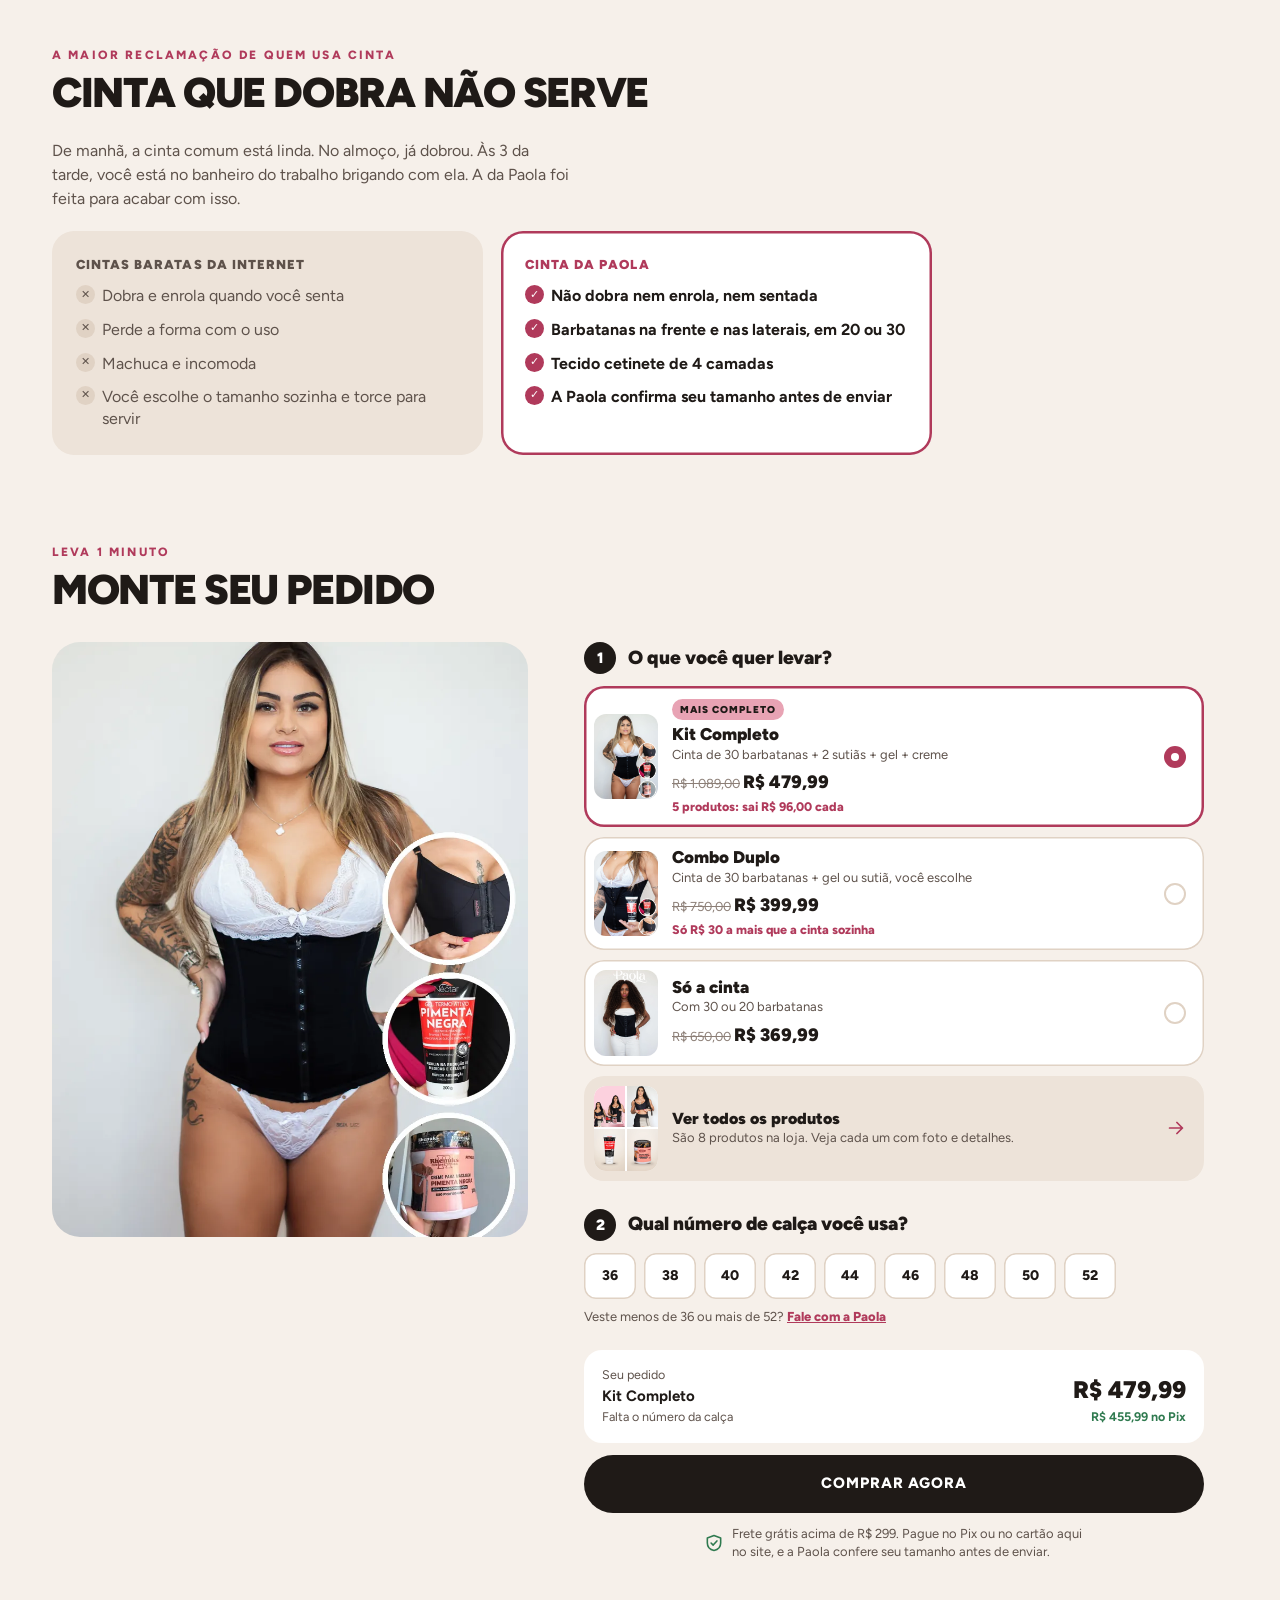
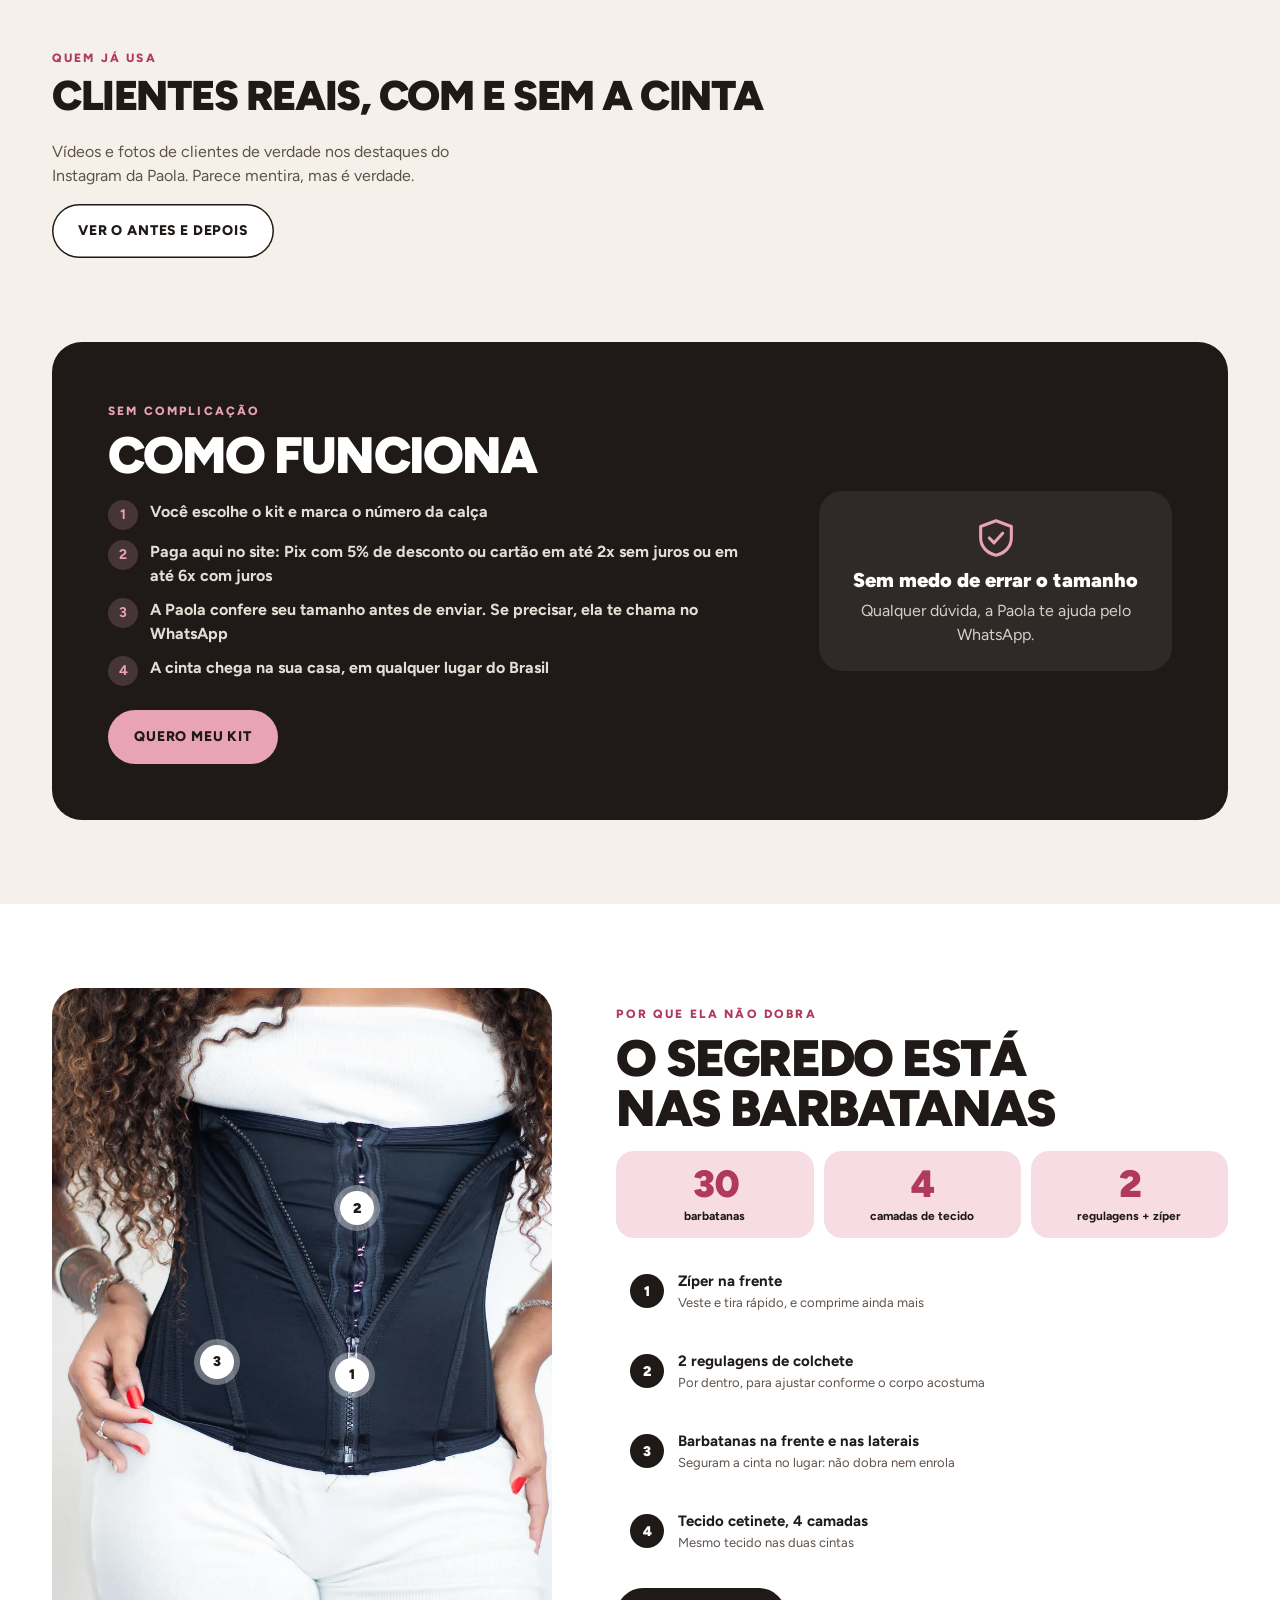
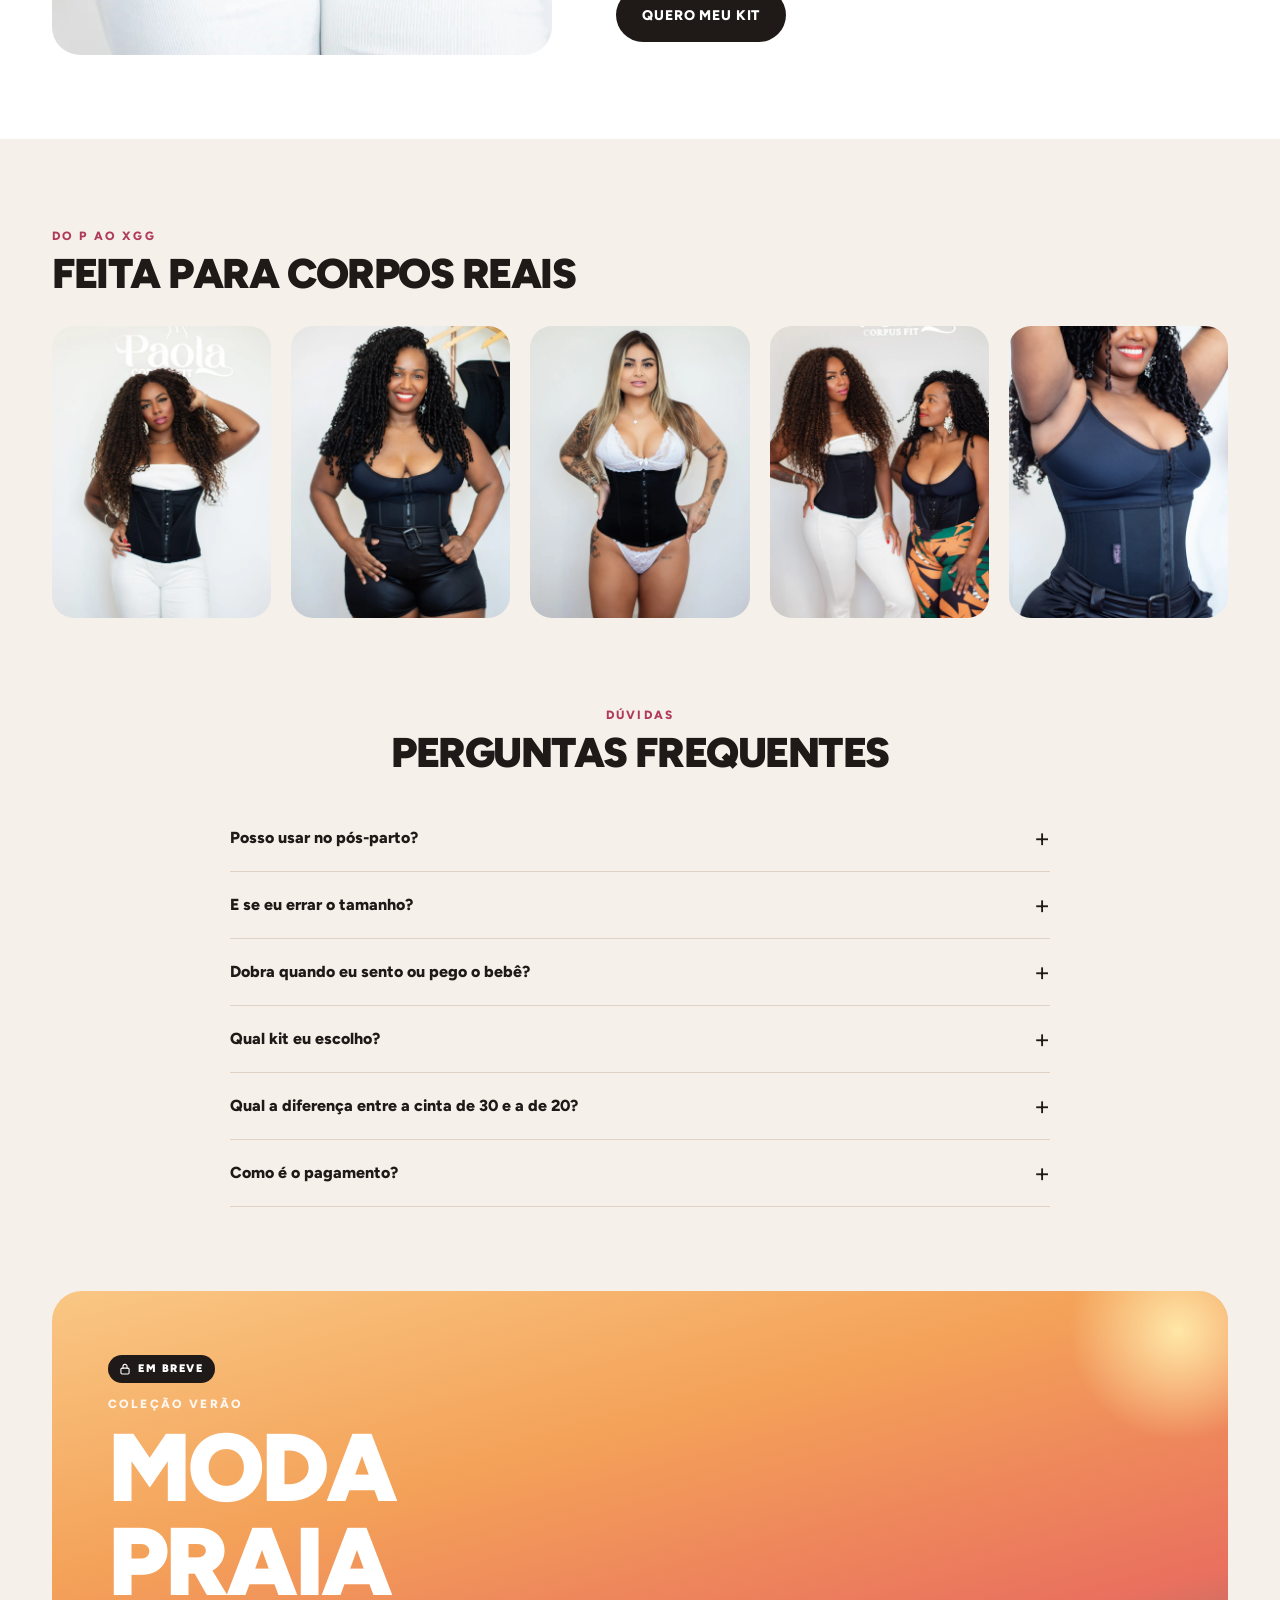
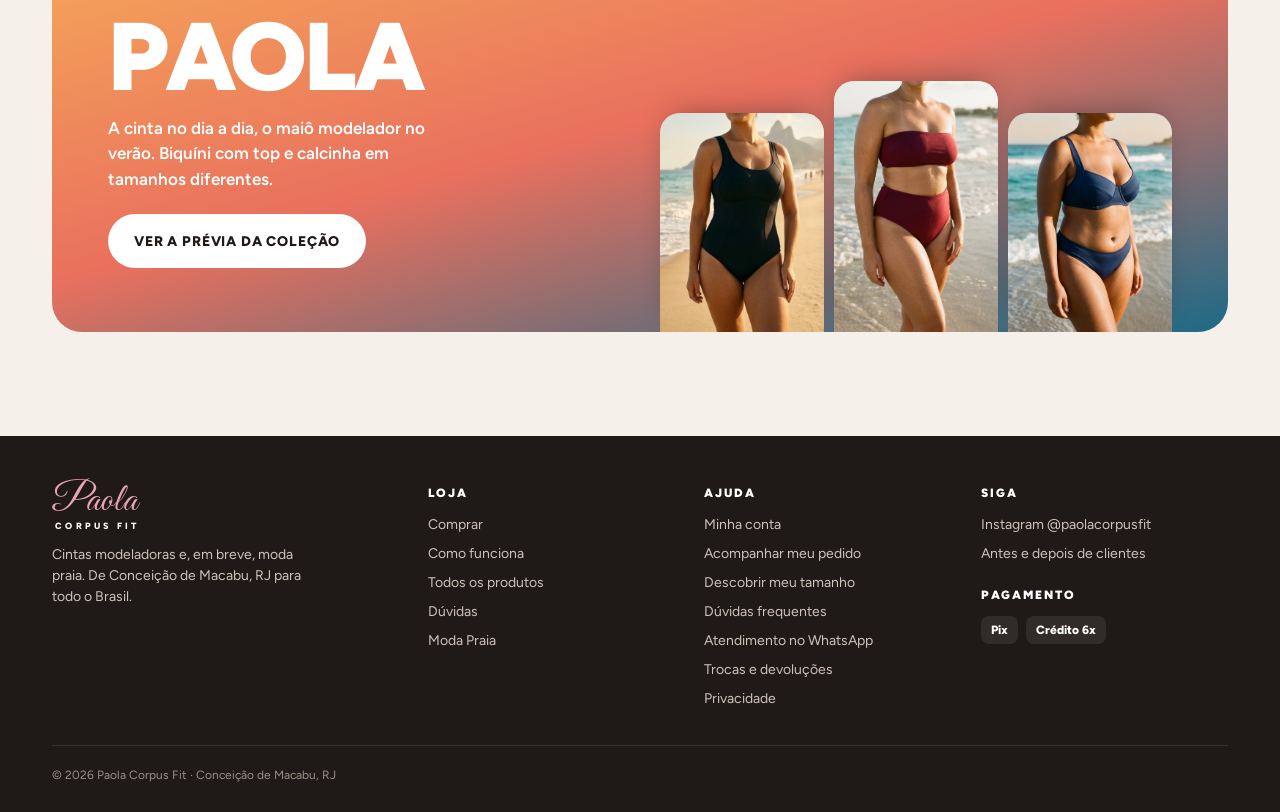
==== commit 6fb031ef: "Programa de parceiras: cupom de influenciadora, área da parceira e pagamentos - Banco: tabelas parce" ====
--- a/index.html
+++ b/index.html
@@ -16,7 +16,7 @@
   <meta property="og:image" content="https://paolacorpusfit.com.br/img/og-real.jpg">
   <link rel="icon" href="img/favicon.svg" type="image/svg+xml">
   <link rel="preload" href="fonts/figtree.woff2" as="font" type="font/woff2" crossorigin>
-  <link rel="stylesheet" href="css/estilo.css?v=17">
+  <link rel="stylesheet" href="css/estilo.css?v=19">
 </head>
 <body data-pagina="inicio">
   <div id="topo"></div>
@@ -229,10 +229,10 @@
 
   <div class="barra-prod" id="barra-inicio"><div><small>Kit Completo · 5 produtos</small><b data-v="kit-preco">R$ 479,99</b></div><a class="btn btn-preto" href="#comprar">Quero meu kit</a></div>
   <div id="rodape"></div>
-  <script src="js/dados.js?v=8"></script>
+  <script src="js/dados.js?v=9"></script>
   <script src="js/frete.js?v=1"></script>
   <script src="js/config.js"></script>
-  <script src="js/catalogo.js?v=11"></script>
-  <script src="js/app.js?v=25"></script>
+  <script src="js/catalogo.js?v=12"></script>
+  <script src="js/app.js?v=26"></script>
 </body>
 </html>
--- a/css/estilo.css
+++ b/css/estilo.css
@@ -1071,3 +1071,61 @@
 .admin-atalhos .btn { min-height: 48px; padding: 0 16px; font-size: 13px; }
 .painel-btn[hidden], .admin-atalhos[hidden] { display: none; }
 .conta-admin { margin: 0; }
+
+/* Cupom de parceira no carrinho e na finalização */
+.cupom-linha { display: flex; justify-content: space-between; align-items: flex-start; gap: 12px; margin-bottom: 10px; padding-bottom: 10px; border-bottom: 1px solid var(--areia-2); font-size: 15px; font-weight: 800; }
+.cupom-linha small { display: block; margin-top: 2px; font-size: 12px; font-weight: 600; color: var(--tinta-3); }
+.cupom-linha .link-tam { font-size: 12px; }
+.cupom-linha b { flex: none; color: var(--ok); }
+.cupom-abrir { margin-bottom: 10px; }
+.cupom-abrir summary { cursor: pointer; font-size: 13px; font-weight: 800; color: var(--vinho); text-decoration: underline; text-underline-offset: 3px; }
+.cupom-form { display: flex; gap: 8px; margin-top: 8px; }
+.cupom-form input { flex: 1; width: 0; min-width: 0; height: 44px; padding: 0 12px; border: 0; border-radius: 12px; background: var(--areia); box-shadow: inset 0 0 0 1.5px var(--areia-3); font-size: 16px; text-transform: uppercase; }
+.cupom-form input:focus { outline: none; box-shadow: inset 0 0 0 2px var(--tinta); }
+.cupom-form .btn { flex: none; min-height: 44px; padding: 0 16px; }
+.ck-cupom b { color: var(--ok); }
+
+/* Área da parceira */
+.pc-abas { display: grid; grid-template-columns: 1fr 1fr; gap: 4px; padding: 4px; border-radius: 999px; background: var(--areia-2); }
+.pc-abas button { min-height: 42px; border: 0; border-radius: 999px; background: none; font-size: 14px; font-weight: 800; color: var(--tinta-2); }
+.pc-abas button[aria-selected="true"] { background: var(--branco); color: var(--tinta); box-shadow: var(--sombra); }
+.pc-aceite { display: flex; align-items: flex-start; gap: 10px; font-size: 14px; line-height: 1.4; color: var(--tinta-2); }
+.pc-aceite input { flex: none; width: 20px; height: 20px; margin-top: 1px; accent-color: var(--tinta); }
+.pc-aceite a, .pc-regras a { color: var(--vinho); font-weight: 700; text-decoration: underline; }
+.pc-detalhe { padding: 14px 16px; border-radius: 16px; background: var(--branco); }
+.pc-detalhe summary { cursor: pointer; font-size: 15px; font-weight: 800; }
+.pc-detalhe .pc-regras { margin-top: 12px; }
+.pc-cupom { display: grid; gap: 8px; padding: 20px 18px; border-radius: 22px; background: linear-gradient(150deg, var(--rosa-2), var(--branco)); text-align: center; }
+.pc-cupom > small { font-size: 12px; font-weight: 900; letter-spacing: .14em; text-transform: uppercase; color: var(--vinho); }
+.pc-cupom > b { font-size: clamp(2rem, 11vw, 2.8rem); font-weight: 900; letter-spacing: .06em; line-height: 1; word-break: break-all; }
+.pc-cupom p { font-size: 14px; color: var(--tinta-2); }
+.pc-botoes { display: grid; gap: 8px; margin-top: 4px; }
+.pc-botoes .btn { min-height: 48px; font-size: 13px; }
+.pc-cupom > .pc-link { font-size: 12px; font-weight: 600; letter-spacing: 0; text-transform: none; color: var(--tinta-3); word-break: break-all; }
+.pc-kpis { display: grid; grid-template-columns: repeat(2, minmax(0, 1fr)); gap: 10px; }
+.pc-kpi { display: grid; gap: 2px; padding: 14px; border-radius: 16px; background: var(--branco); }
+.pc-kpi small { font-size: 12px; font-weight: 800; color: var(--tinta-2); }
+.pc-kpi b { font-size: 22px; font-weight: 900; line-height: 1.15; }
+.pc-kpi span { font-size: 12px; color: var(--tinta-3); }
+.pc-kpi-destaque { background: var(--tinta); color: var(--branco); }
+.pc-kpi-destaque small, .pc-kpi-destaque span { color: rgba(255, 255, 255, .75); }
+.pc-kpi-largo { grid-column: 1 / -1; }
+.pc-vendas { padding: 16px; border-radius: 18px; background: var(--branco); }
+.pc-venda { display: flex; justify-content: space-between; align-items: flex-start; gap: 12px; padding: 12px 0; border-top: 1px solid var(--areia-2); }
+.pc-vendas h2 + .pc-venda, .pc-detalhe .acomp-meus .pc-venda:first-child { border-top: 0; }
+.pc-venda small { display: block; margin-top: 2px; font-size: 12.5px; color: var(--tinta-2); }
+.pc-venda b { font-size: 15px; font-weight: 800; }
+.pc-com { flex: none; max-width: 48%; text-align: right; }
+.pc-com small { color: var(--tinta-3); }
+.pc-etapa { font-weight: 800; color: var(--tinta); }
+.pc-etapa.etapa-novo { color: #8A5A00; }
+.pc-etapa.etapa-cancelado { color: #8E2A1E; }
+.pc-liberada .pc-com b { color: var(--ok); }
+.pc-cancelada .pc-com b, .pc-estornada .pc-com b, .pc-estornar .pc-com b { color: var(--tinta-3); text-decoration: line-through; }
+.pc-aguardando .pc-com b { color: var(--tinta-3); }
+.pc-atualizado { font-size: 12px; color: var(--tinta-3); text-align: center; }
+@media (min-width: 640px) {
+  .pc-botoes { grid-template-columns: 1fr 1fr; }
+  .pc-kpis { grid-template-columns: repeat(3, minmax(0, 1fr)); }
+  .pc-kpi-largo { grid-column: auto; }
+}
